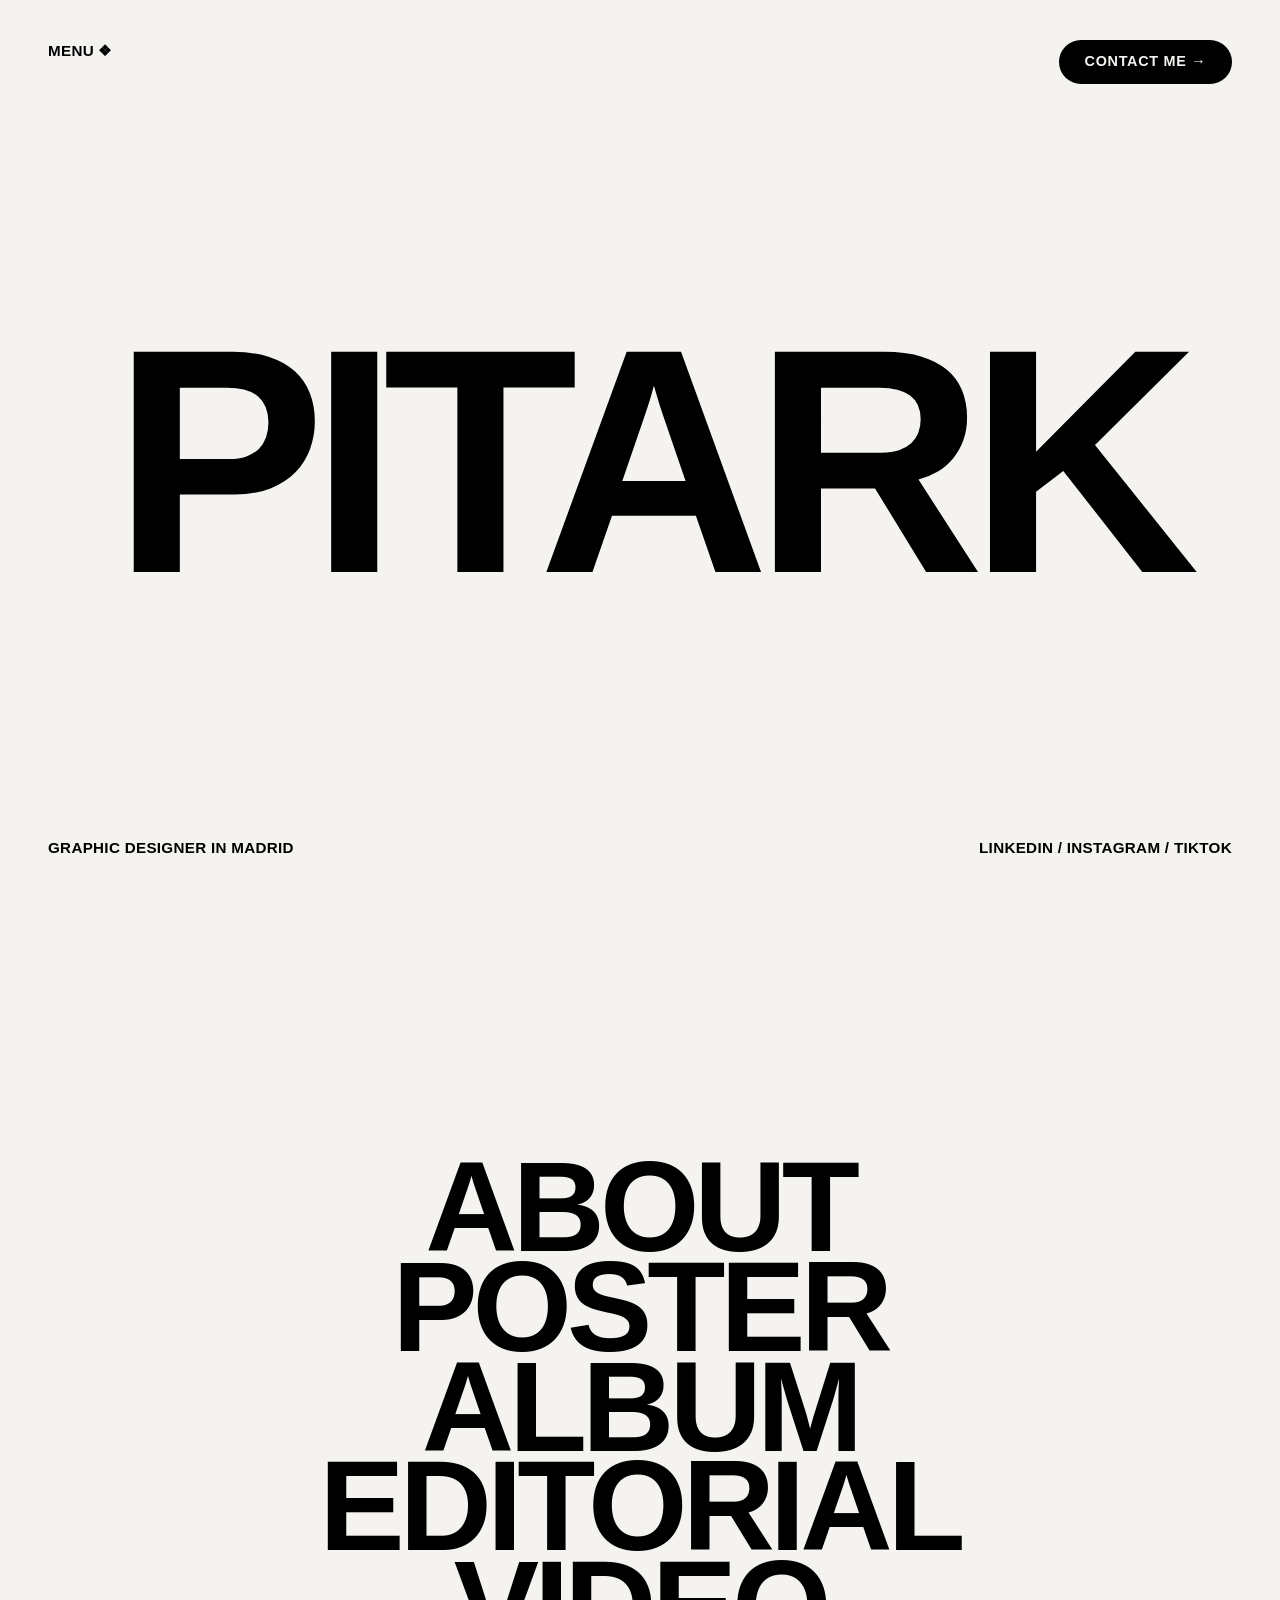
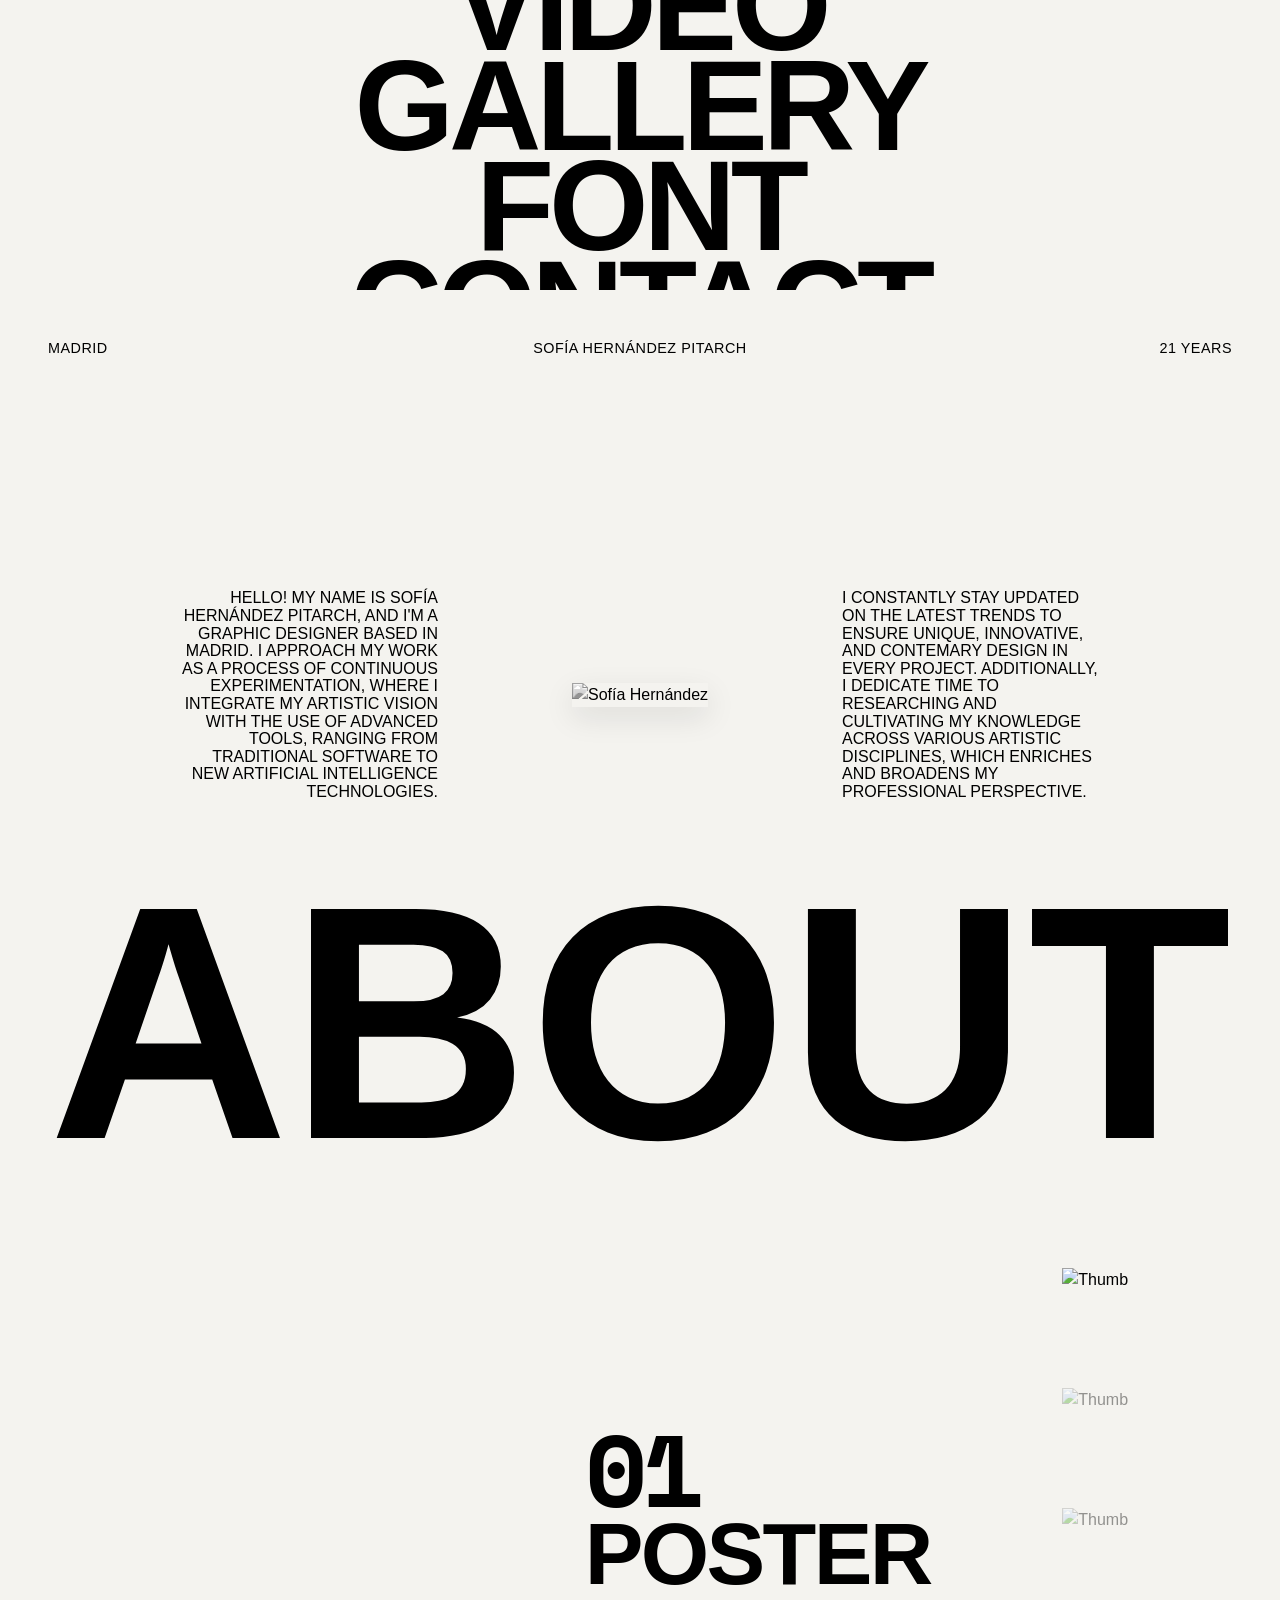
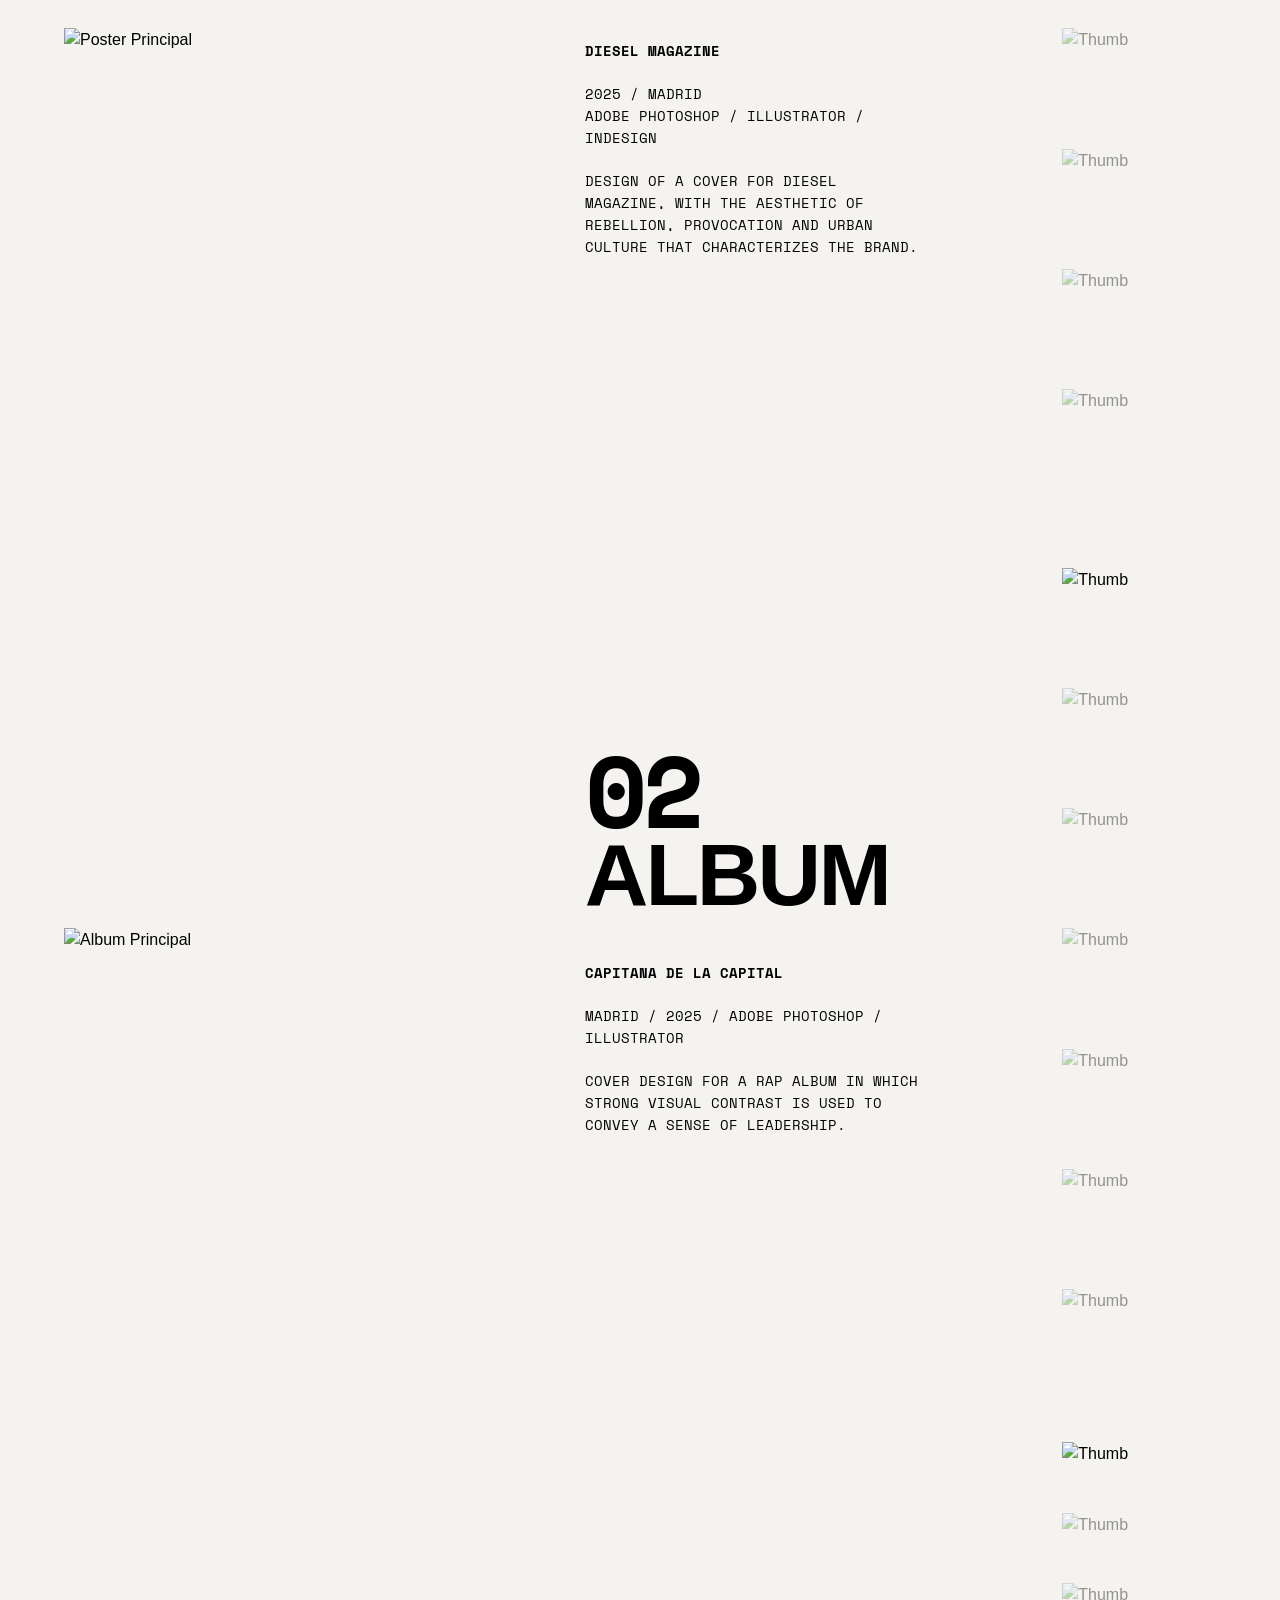
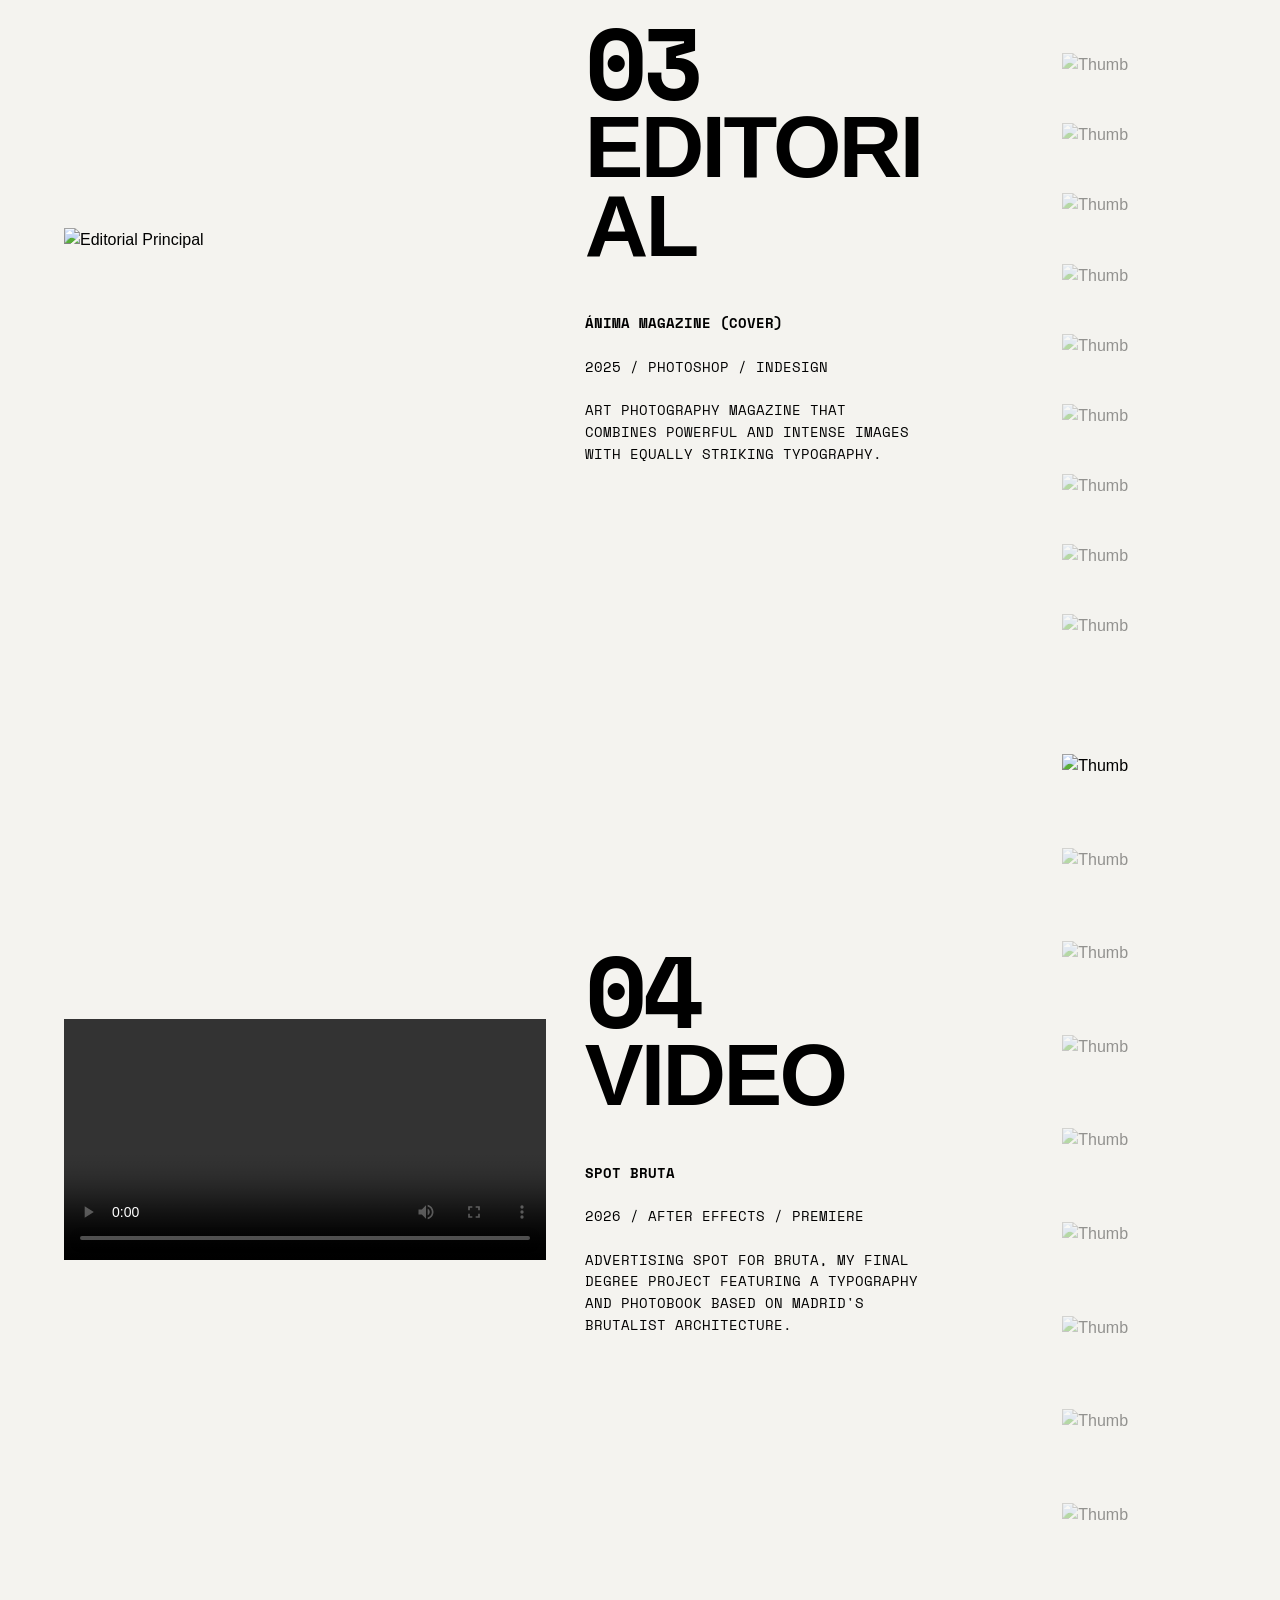
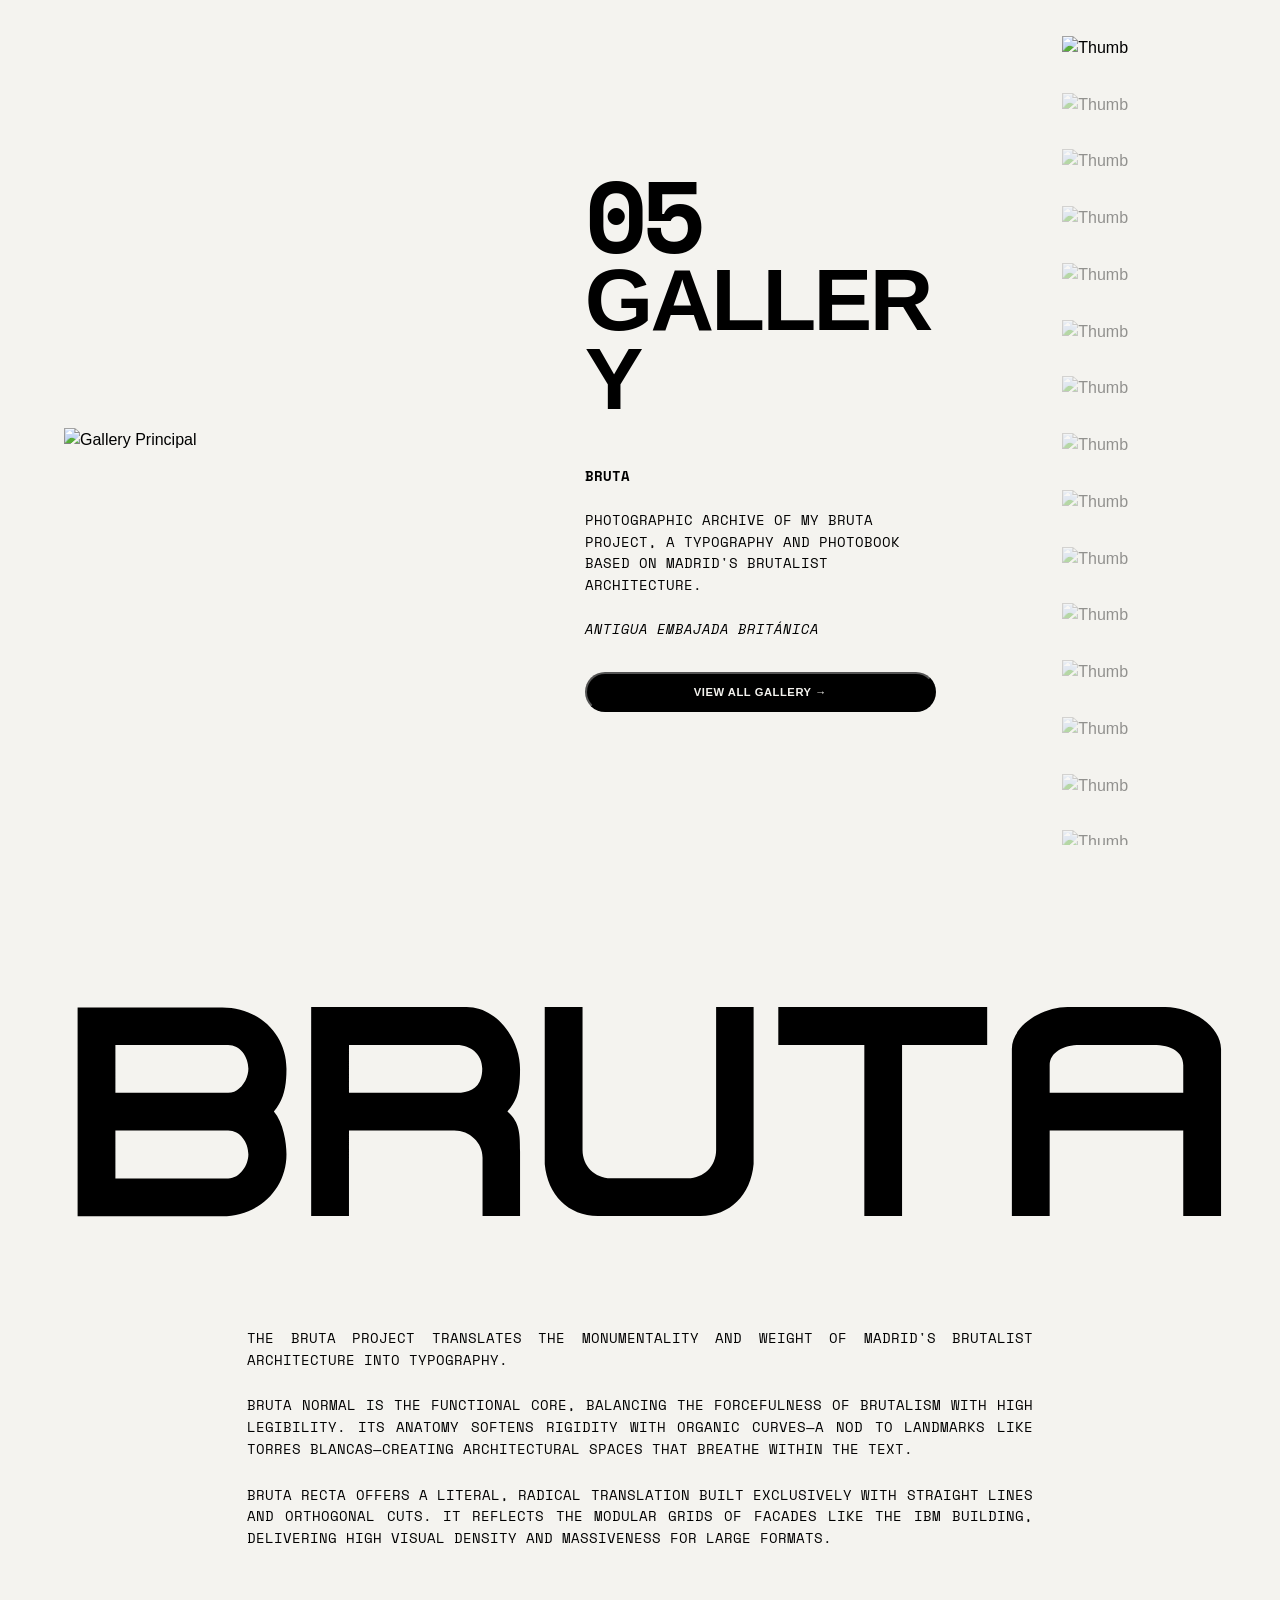
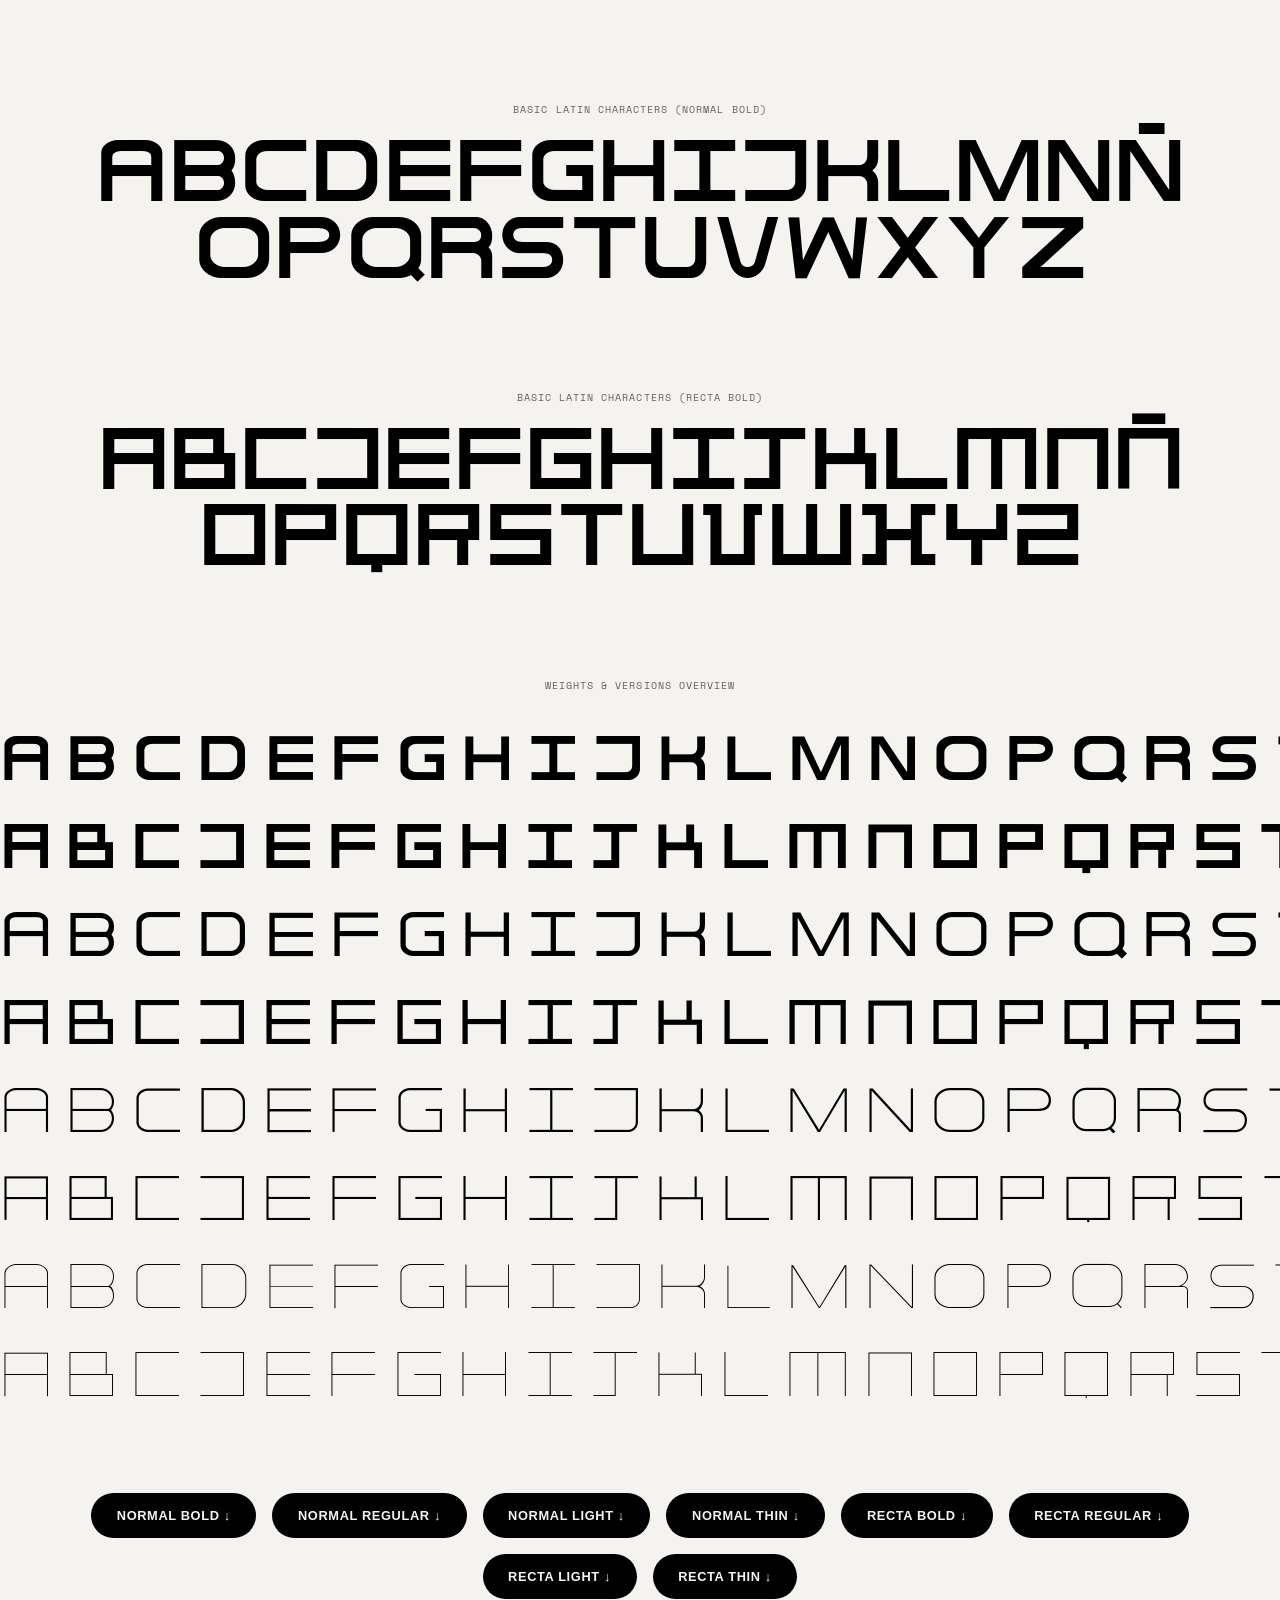
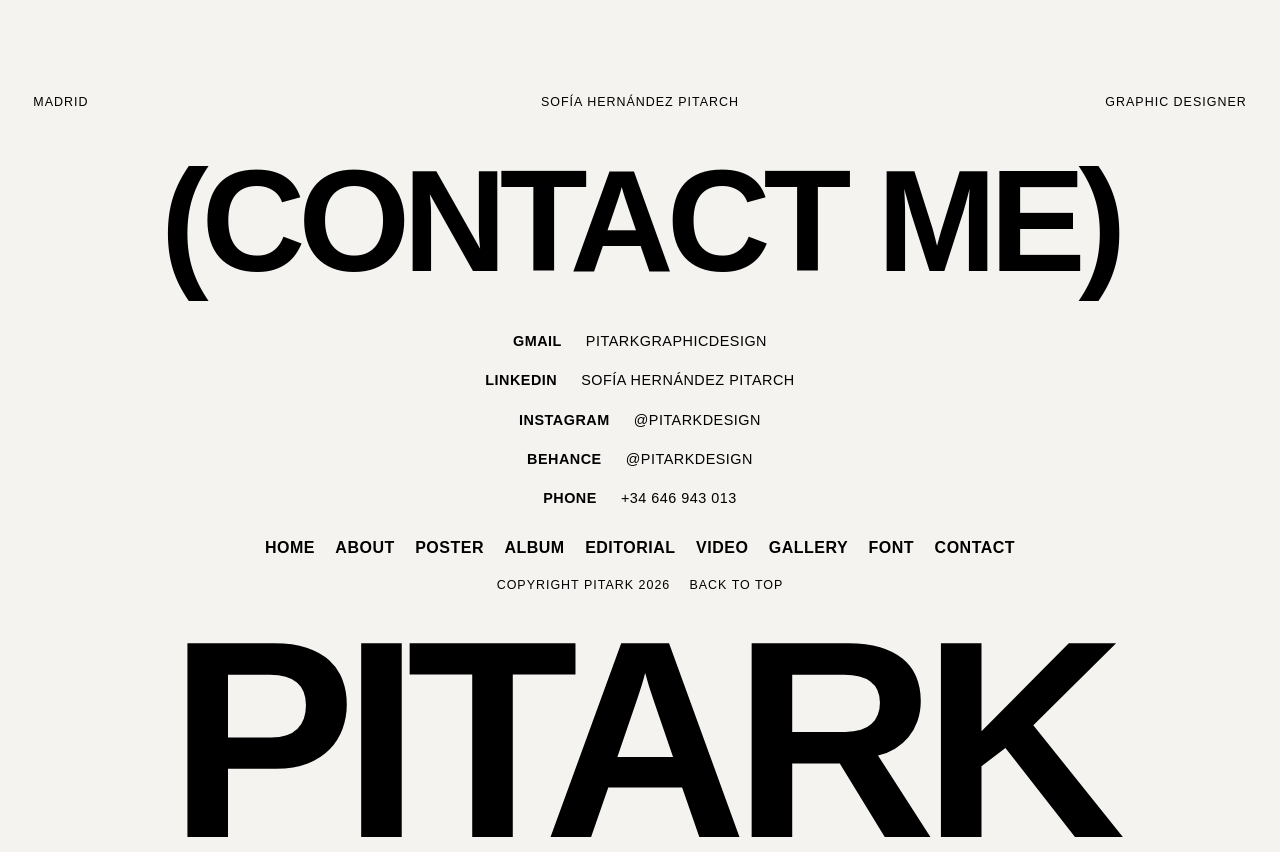
==== index.html @ 80ae43aa "foto modificada" ====
<!doctype html>
<html lang="es">
  <head>
    <meta charset="UTF-8" />
    <meta name="viewport" content="width=device-width, initial-scale=1" />

    <link rel="preconnect" href="https://fonts.googleapis.com" />
    <link rel="preconnect" href="https://fonts.gstatic.com" crossorigin />
    <link
      href="https://api.fontshare.com/v2/css?f[]=clash-display@400,500,600,700&display=swap"
      rel="stylesheet"
    />
    <link
      href="https://fonts.googleapis.com/css2?family=Space+Mono:ital,wght@0,400;0,700;1,400&display=swap"
      rel="stylesheet"
    />

    <title>Portfolio Sofía Hernández Pitarch</title>

    <link
      href="https://cdn.jsdelivr.net/npm/bootstrap@5.3.3/dist/css/bootstrap.min.css"
      rel="stylesheet"
    />

    <link rel="stylesheet" href="assets/css/otros.css" />
  </head>

  <body>
    <div id="preloader">
      <div id="preloaderText" class="preloader-text"></div>
    </div>

    <main id="top">
      <section id="hero" class="nothin-hero">
        <header class="nothin-header">
          <div class="header-left">
            <div class="dropdown-wrapper">
              <button class="menu-btn" id="dropdownBtn">MENU ❖</button>
              <ul class="dropdown-list" id="dropdownList">
                <li><a href="#about" class="dropdown-link">ABOUT</a></li>
                <li><a href="#poster" class="dropdown-link">POSTER</a></li>
                <li><a href="#album" class="dropdown-link">ALBUM</a></li>
                <li>
                  <a href="#editorial" class="dropdown-link">EDITORIAL</a>
                </li>
                <li><a href="#video" class="dropdown-link">VIDEO</a></li>
                <li><a href="#gallery" class="dropdown-link">GALLERY</a></li>
                <li><a href="#font" class="dropdown-link">FONT</a></li>
                <li><a href="#contact" class="dropdown-link">CONTACT</a></li>
              </ul>
            </div>
          </div>
          <div class="header-right">
            <a href="#contact" class="pill-btn">CONTACT ME &rarr;</a>
          </div>
        </header>

        <div class="nothin-center">
          <h1 class="giant-text" id="pitarkText">PITARK</h1>
        </div>

        <footer class="nothin-footer">
          <div class="footer-left">GRAPHIC DESIGNER IN MADRID</div>
          <div class="footer-right">
            <a
              href="https://www.linkedin.com/in/sofia-hernandez-pitarch"
              target="_blank"
              rel="noopener"
              >LINKEDIN</a
            >
            /
            <a
              href="https://www.instagram.com/pitarkdesign"
              target="_blank"
              rel="noopener"
              >INSTAGRAM</a
            >
            /
            <a
              href="https://www.tiktok.com/@pitarkdesign"
              target="_blank"
              rel="noopener"
              >TIKTOK</a
            >
          </div>
        </footer>
      </section>

      <section class="bigtype" id="bigType">
        <div class="bigtype__lines" id="bigTypeLines">
          <a class="line" href="#about">ABOUT</a>
          <a class="line" href="#poster">POSTER</a>
          <a class="line" href="#album">ALBUM</a>
          <a class="line" href="#editorial">EDITORIAL</a>
          <a class="line" href="#video">VIDEO</a>
          <a class="line" href="#gallery">GALLERY</a>
          <a class="line" href="#font">FONT</a>
          <a class="line" href="#contact">CONTACT</a>
        </div>
      </section>

      <section id="about" class="about-section">
        <div class="about-top-bar">
          <span class="top-item">MADRID</span>
          <span class="top-item center">SOFÍA HERNÁNDEZ PITARCH</span>
          <span class="top-item right">21 YEARS</span>
        </div>

        <div
          class="container h-100 position-relative z-2 d-flex flex-column justify-content-center about-content-wrapper"
        >
          <div class="row align-items-center justify-content-center">
            <div
              class="col-lg-3 col-md-12 text-lg-end text-center mb-4 mb-lg-0"
            >
              <p class="about-text">
                HELLO! MY NAME IS SOFÍA HERNÁNDEZ PITARCH, AND I'M A GRAPHIC
                DESIGNER BASED IN MADRID. I APPROACH MY WORK AS A PROCESS OF
                CONTINUOUS EXPERIMENTATION, WHERE I INTEGRATE MY ARTISTIC VISION
                WITH THE USE OF ADVANCED TOOLS, RANGING FROM TRADITIONAL
                SOFTWARE TO NEW ARTIFICIAL INTELLIGENCE TECHNOLOGIES.
              </p>
            </div>
            <div
              class="col-lg-4 col-md-12 text-center mb-4 mb-lg-0 position-relative"
            >
              <img
                class="about-photo"
                src="https://ik.imagekit.io/sofiahernandez/Portfolio/Foto%20Carnet%20Camisa%20negra.png"
                alt="Sofía Hernández"
              />
            </div>
            <div class="col-lg-3 col-md-12 text-lg-start text-center">
              <p class="about-text">
                I CONSTANTLY STAY UPDATED ON THE LATEST TRENDS TO ENSURE UNIQUE,
                INNOVATIVE, AND CONTEMARY DESIGN IN EVERY PROJECT. ADDITIONALLY,
                I DEDICATE TIME TO RESEARCHING AND CULTIVATING MY KNOWLEDGE
                ACROSS VARIOUS ARTISTIC DISCIPLINES, WHICH ENRICHES AND BROADENS
                MY PROFESSIONAL PERSPECTIVE.
              </p>
            </div>
          </div>
        </div>
        <h1 class="about-big-title">ABOUT</h1>
      </section>

      <div class="showcase-container">
        <section id="poster" class="showcase-section">
          <div class="showcase-left">
            <img
              class="sc-main-media"
              src="https://ik.imagekit.io/sofiahernandez/Portfolio/poster01.jpg?updatedAt=1766339446226"
              alt="Poster Principal"
            />
          </div>
          <div class="showcase-center">
            <div class="sc-num">01</div>
            <h2 class="sc-title">POSTER</h2>
            <div class="sc-desc">
              <strong>DIESEL MAGAZINE</strong><br /><br />2025 / MADRID<br />ADOBE
              PHOTOSHOP / ILLUSTRATOR / INDESIGN<br /><br />DESIGN OF A COVER
              FOR DIESEL MAGAZINE, WITH THE AESTHETIC OF REBELLION, PROVOCATION
              AND URBAN CULTURE THAT CHARACTERIZES THE BRAND.
            </div>
          </div>
          <div class="showcase-right">
            <button
              class="sc-thumb active"
              data-type="img"
              data-src="https://ik.imagekit.io/sofiahernandez/Portfolio/poster01.jpg?updatedAt=1766339446226"
              data-desc="<strong>DIESEL MAGAZINE</strong><br><br>2025 / MADRID<br>ADOBE PHOTOSHOP / ILLUSTRATOR / INDESIGN<br><br>DESIGN OF A COVER FOR DIESEL MAGAZINE, WITH THE AESTHETIC OF REBELLION, PROVOCATION AND URBAN CULTURE THAT CHARACTERIZES THE BRAND."
            >
              <img
                src="https://ik.imagekit.io/sofiahernandez/Portfolio/poster01.jpg?updatedAt=1766339446226"
                alt="Thumb"
              />
            </button>
            <button
              class="sc-thumb"
              data-type="img"
              data-src="https://ik.imagekit.io/sofiahernandez/Portfolio/poster02.jpg?updatedAt=1766339558208"
              data-desc="<strong>IT'S ALL JUST A DREAM?</strong><br><br>2024 / MADRID<br>ADOBE PHOTOSHOP / INDESIGN<br><br>DESIGN OF A CREATIVE AND PERSONAL POSTER IN WHICH I INTEND TO REFLECT THE DOUBTS OF HUMAN EXISTENCE, THE FINE LINE THAT SEPARATES REALITY FROM THE IMAGINARY."
            >
              <img
                src="https://ik.imagekit.io/sofiahernandez/Portfolio/poster02.jpg?updatedAt=1766339558208"
                alt="Thumb"
              />
            </button>
            <button
              class="sc-thumb"
              data-type="img"
              data-src="https://ik.imagekit.io/sofiahernandez/Portfolio/poster03.jpg?updatedAt=1766339579979"
              data-desc="<strong>GQ MAGAZINE</strong><br><br>2024 / MADRID<br>ADOBE PHOTOSHOP / INDESIGN<br><br>REDESIGN OF A GQ MAGAZINE COVER FEATURING JACK BRIDGLAND'S ICONIC PHOTOGRAPHS OF ROBERT PATTINSON."
            >
              <img
                src="https://ik.imagekit.io/sofiahernandez/Portfolio/poster03.jpg?updatedAt=1766339579979"
                alt="Thumb"
              />
            </button>
            <button
              class="sc-thumb"
              data-type="img"
              data-src="https://ik.imagekit.io/sofiahernandez/Portfolio/poster04.jpg?updatedAt=1766339436932"
              data-desc="<strong>ETERNAL SUNSHINE OF THE SPOTLESS MIND</strong><br><br>2025 / MADRID<br>ADOBE PHOTOSHOP / INDESIGN<br><br>POSTER DESIGN FOR THE FILM DEPICTING THE PROTAGONISTS AS LUMINOUS BEINGS WITH NO RECOGNIZABLE FEATURES."
            >
              <img
                src="https://ik.imagekit.io/sofiahernandez/Portfolio/poster04.jpg?updatedAt=1766339436932"
                alt="Thumb"
              />
            </button>
            <button
              class="sc-thumb"
              data-type="img"
              data-src="https://ik.imagekit.io/sofiahernandez/Portfolio/poster05.jpg?updatedAt=1766339420212"
              data-desc="<strong>METAMORFOSIS</strong><br><br>2023 / MADRID<br>ADOBE PHOTOSHOP / INDESIGN<br><br>DESIGN OF A POSTER BASED ON THE DEHUMANIZATION AND LOSS OF IDENTITY OF THE INDIVIDUAL."
            >
              <img
                src="https://ik.imagekit.io/sofiahernandez/Portfolio/poster05.jpg?updatedAt=1766339420212"
                alt="Thumb"
              />
            </button>
            <button
              class="sc-thumb"
              data-type="img"
              data-src="https://ik.imagekit.io/sofiahernandez/Portfolio/poster06.jpg"
              data-desc="<strong>HELVETICA TYPEFACE</strong><br><br>2025 / MADRID<br>ADOBE ILLUSTRATOR<br><br>DESIGN OF A TYPOGRAPHIC POSTER WITH A MODERNIST AND SWISS AESTHETIC THAT PAYS HOMAGE TO HELVETICA."
            >
              <img
                src="https://ik.imagekit.io/sofiahernandez/Portfolio/poster06.jpg"
                alt="Thumb"
              />
            </button>
            <button
              class="sc-thumb"
              data-type="img"
              data-src="https://ik.imagekit.io/sofiahernandez/Portfolio/poster07.jpg"
              data-desc="<strong>PAIN</strong><br><br>2025 / MADRID<br>ADOBE PHOTOSHOP / ILLUSTRATOR / INDESIGN<br><br>REDESIGN OF A CREATIVE POSTER BASED ON A PHOTOGRAPH OF THE SCULPTURE OF OUR LADY OF SORROWS."
            >
              <img
                src="https://ik.imagekit.io/sofiahernandez/Portfolio/poster07.jpg"
                alt="Thumb"
              />
            </button>
          </div>
        </section>

        <section id="album" class="showcase-section">
          <div class="showcase-left">
            <img
              class="sc-main-media"
              src="https://ik.imagekit.io/sofiahernandez/Portfolio/album02.png"
              alt="Album Principal"
            />
          </div>
          <div class="showcase-center">
            <div class="sc-num">02</div>
            <h2 class="sc-title">ALBUM</h2>
            <div class="sc-desc">
              <strong>CAPITANA DE LA CAPITAL</strong><br /><br />MADRID / 2025 / ADOBE PHOTOSHOP / ILLUSTRATOR<br /><br />COVER DESIGN FOR A RAP ALBUM IN WHICH STRONG VISUAL CONTRAST IS USED TO CONVEY A SENSE OF LEADERSHIP.
            </div>
          </div>
          <div class="showcase-right">
            <button
              class="sc-thumb active"
              data-type="img"
              data-src="https://ik.imagekit.io/sofiahernandez/Portfolio/album02.png"
              data-desc="<strong>CAPITANA DE LA CAPITAL</strong><br><br>MADRID / 2025 / ADOBE PHOTOSHOP / ILLUSTRATOR<br><br>COVER DESIGN FOR A RAP ALBUM IN WHICH STRONG VISUAL CONTRAST IS USED TO CONVEY A SENSE OF LEADERSHIP."
            >
              <img
                src="https://ik.imagekit.io/sofiahernandez/Portfolio/album02.png"
                alt="Thumb"
              />
            </button>

            <button
              class="sc-thumb"
              data-type="img"
              data-src="https://ik.imagekit.io/sofiahernandez/Portfolio/Portada%20NAS%20amarilla%201.png"
              data-desc="<strong>ILLMATIC</strong><br><br>PORTADA DEL ÁLBUM ILLMATIC DE NAS."
            >
              <img
                src="https://ik.imagekit.io/sofiahernandez/Portfolio/Portada%20NAS%20amarilla%201.png"
                alt="Thumb"
              />
            </button>

            <button
              class="sc-thumb"
              data-type="img"
              data-src="https://ik.imagekit.io/sofiahernandez/Portfolio/album01.png?updatedAt=1766429705545"
              data-desc="<strong>SONG COVER OF CAMARON</strong><br><br>MADRID / 2025 / ADOBE PHOTOSHOP / ILLUSTRATOR<br><br>COVER DESIGN FOR A RAP SONG, DEVELOPED WITH AN INTIMATE AND RAW AESTHETIC THAT AIMS TO REFLECT THE ARTIST'S PERSONAL IDENTITY."
            >
              <img
                src="https://ik.imagekit.io/sofiahernandez/Portfolio/album01.png?updatedAt=1766429705545"
                alt="Thumb"
              />
            </button>

            <button
              class="sc-thumb"
              data-type="img"
              data-src="https://ik.imagekit.io/sofiahernandez/Portfolio/album04.jpg"
              data-desc="<strong>ALBUM COVER OF PUBERTY</strong><br><br>MADRID / 2025 / ADOBE PHOTOSHOP / ILLUSTRATOR<br><br>COVER DESIGN FOR AN INDIE MUSIC ALBUM IN WHICH THE COMBINATION OF VISUAL ELEMENTS CREATES AN INTIMATE AND POETIC ATMOSPHERE."
            >
              <img
                src="https://ik.imagekit.io/sofiahernandez/Portfolio/album04.jpg"
                alt="Thumb"
              />
            </button>

            <button
              class="sc-thumb"
              data-type="img"
              data-src="https://ik.imagekit.io/sofiahernandez/Portfolio/album05.jpg"
              data-desc="<strong>DEVIL CAME TO ME</strong><br><br>MADRID / 2025 / ADOBE PHOTOSHOP / ILLUSTRATOR<br><br>REDESIGN OF THE ALBUM COVER DEVIL CAME TO ME, FOCUSED ON EXPRESSING THE RAW POWER AND REBELLIOUS SPIRIT OF ROCK THROUGH AN INFERNAL VISUAL AESTHETIC."
            >
              <img
                src="https://ik.imagekit.io/sofiahernandez/Portfolio/album05.jpg"
                alt="Thumb"
              />
            </button>

            <button
              class="sc-thumb"
              data-type="img"
              data-src="https://ik.imagekit.io/sofiahernandez/Portfolio/Mockup%20Album%20Forever.png"
              data-desc="<strong>FOREVER</strong><br><br>PORTADA DEL ÁLBUM FOREVER DE WU TANG CLAN."
            >
              <img
                src="https://ik.imagekit.io/sofiahernandez/Portfolio/Mockup%20Album%20Forever.png"
                alt="Thumb"
              />
            </button>

            <button
              class="sc-thumb"
              data-type="img"
              data-src="https://ik.imagekit.io/sofiahernandez/Portfolio/Portada%20Lokos%202.png"
              data-desc="<strong>LOKOS SIN CHOKO</strong><br><br>PORTADA DE LA CANCIÓN LOKOS SIN CHOKO DE LOS NIÑOS DEL CAMINITO."
            >
              <img
                src="https://ik.imagekit.io/sofiahernandez/Portfolio/Portada%20Lokos%202.png"
                alt="Thumb"
              />
            </button>
          </div>
        </section>

        <section id="editorial" class="showcase-section">
          <div class="showcase-left">
            <img
              class="sc-main-media"
              src="https://ik.imagekit.io/sofiahernandez/Portfolio/anima01.png"
              alt="Editorial Principal"
            />
          </div>
          <div class="showcase-center">
            <div class="sc-num">03</div>
            <h2 class="sc-title">EDITORIAL</h2>
            <div class="sc-desc">
              <strong>ÁNIMA MAGAZINE (COVER)</strong><br /><br />2025 /
              PHOTOSHOP / INDESIGN<br /><br />ART PHOTOGRAPHY MAGAZINE THAT
              COMBINES POWERFUL AND INTENSE IMAGES WITH EQUALLY STRIKING
              TYPOGRAPHY.
            </div>
          </div>
          <div class="showcase-right">
            <button
              class="sc-thumb active"
              data-type="img"
              data-src="https://ik.imagekit.io/sofiahernandez/Portfolio/anima01.png"
              data-desc="<strong>ÁNIMA MAGAZINE (COVER)</strong><br><br>2025 / PHOTOSHOP / INDESIGN<br><br>ART PHOTOGRAPHY MAGAZINE THAT COMBINES POWERFUL AND INTENSE IMAGES WITH EQUALLY STRIKING TYPOGRAPHY."
            >
              <img
                src="https://ik.imagekit.io/sofiahernandez/Portfolio/anima01.png"
                alt="Thumb"
              />
            </button>
            <button
              class="sc-thumb"
              data-type="img"
              data-src="https://ik.imagekit.io/sofiahernandez/Portfolio/anima02.png"
              data-desc="<strong>ÁNIMA MAGAZINE (SPREAD 1)</strong><br><br>2025 / PHOTOSHOP / INDESIGN<br><br>EACH PHOTOGRAPH IS ACCOMPANIED BY A POETIC PIECE THAT ENGAGES IN A DIALOGUE WITH THE IMAGE."
            >
              <img
                src="https://ik.imagekit.io/sofiahernandez/Portfolio/anima02.png"
                alt="Thumb"
              />
            </button>
            <button
              class="sc-thumb"
              data-type="img"
              data-src="https://ik.imagekit.io/sofiahernandez/Portfolio/anima03.png"
              data-desc="<strong>ÁNIMA MAGAZINE (SPREAD 2)</strong><br><br>2025 / PHOTOSHOP / INDESIGN<br><br>CREATING A VISUAL AND EMOTIONAL NARRATIVE THAT REINFORCES ITS MEANING."
            >
              <img
                src="https://ik.imagekit.io/sofiahernandez/Portfolio/anima03.png"
                alt="Thumb"
              />
            </button>
            <button
              class="sc-thumb"
              data-type="img"
              data-src="https://ik.imagekit.io/sofiahernandez/Portfolio/anima04.png"
              data-desc="<strong>ÁNIMA MAGAZINE (SPREAD 3)</strong><br><br>2025 / PHOTOSHOP / INDESIGN<br><br>THE NAME, WHICH MEANS 'SOUL' IN ITALIAN, REFLECTS THE INTROSPECTIVE NATURE OF THE PROJECT."
            >
              <img
                src="https://ik.imagekit.io/sofiahernandez/Portfolio/anima04.png"
                alt="Thumb"
              />
            </button>
            <button
              class="sc-thumb"
              data-type="img"
              data-src="https://ik.imagekit.io/sofiahernandez/Portfolio/anima05.png"
              data-desc="<strong>ÁNIMA MAGAZINE (SPREAD 4)</strong><br><br>2025 / PHOTOSHOP / INDESIGN<br><br>CONCEIVED DURING MY ERASMUS EXCHANGE IN ITALY, INTEGRATING VISUAL LANGUAGE AND PERSONAL EXPLORATION."
            >
              <img
                src="https://ik.imagekit.io/sofiahernandez/Portfolio/anima05.png"
                alt="Thumb"
              />
            </button>
            <button
              class="sc-thumb"
              data-type="img"
              data-src="https://ik.imagekit.io/sofiahernandez/Portfolio/anima06.png"
              data-desc="<strong>ÁNIMA MAGAZINE (SPREAD 5)</strong><br><br>2025 / PHOTOSHOP / INDESIGN<br><br>A CONTINUOUS DIALOGUE BETWEEN INTENSE IMAGERY AND STRIKING TYPOGRAPHY."
            >
              <img
                src="https://ik.imagekit.io/sofiahernandez/Portfolio/anima06.png"
                alt="Thumb"
              />
            </button>

            <button
              class="sc-thumb"
              data-type="img"
              data-src="https://ik.imagekit.io/sofiahernandez/Portfolio/twinpeaks02.png"
              data-desc="<strong>DARK: TWIN PEAKS (SPREAD 1)</strong><br><br>2025 / PHOTOSHOP / INDESIGN<br><br>MAGAZINE THAT PRESENTS MY PHOTOGRAPHY PROJECT INSPIRED BY THE UNSETTLING DUALITY EXPLORED IN TWIN PEAKS."
            >
              <img
                src="https://ik.imagekit.io/sofiahernandez/Portfolio/twinpeaks02.png"
                alt="Thumb"
              />
            </button>
            <button
              class="sc-thumb"
              data-type="img"
              data-src="https://ik.imagekit.io/sofiahernandez/Portfolio/twinpeaks3.png"
              data-desc="<strong>DARK: TWIN PEAKS (SPREAD 2)</strong><br><br>2025 / PHOTOSHOP / INDESIGN<br><br>THE DESIGN CENTERS ON DUALITY AS ITS CORE AXIS, EXPLORING A LIMINAL SPACE WHERE LIGHT AND DARKNESS COEXIST."
            >
              <img
                src="https://ik.imagekit.io/sofiahernandez/Portfolio/twinpeaks3.png"
                alt="Thumb"
              />
            </button>
            <button
              class="sc-thumb"
              data-type="img"
              data-src="https://ik.imagekit.io/sofiahernandez/Portfolio/twinpeaks4.png"
              data-desc="<strong>DARK: TWIN PEAKS (SPREAD 3)</strong><br><br>2025 / PHOTOSHOP / INDESIGN<br><br>RATHER THAN SEEKING RATIONAL ANSWERS, THE LAYOUT IS BUILT UPON SENSATIONS."
            >
              <img
                src="https://ik.imagekit.io/sofiahernandez/Portfolio/twinpeaks4.png"
                alt="Thumb"
              />
            </button>
            <button
              class="sc-thumb"
              data-type="img"
              data-src="https://ik.imagekit.io/sofiahernandez/Portfolio/twinpeaks5.png?updatedAt=1766486958680"
              data-desc="<strong>DARK: TWIN PEAKS (SPREAD 4)</strong><br><br>2025 / PHOTOSHOP / INDESIGN<br><br>MIRRORING A UNIVERSE WHERE LOGIC DILUTES AND THE MUNDANE BECOMES UNCANNY."
            >
              <img
                src="https://ik.imagekit.io/sofiahernandez/Portfolio/twinpeaks5.png?updatedAt=1766486958680"
                alt="Thumb"
              />
            </button>
            <button
              class="sc-thumb"
              data-type="img"
              data-src="https://ik.imagekit.io/sofiahernandez/Portfolio/twinpeaks6.png?updatedAt=1766486970263"
              data-desc="<strong>DARK: TWIN PEAKS (SPREAD 5)</strong><br><br>2025 / PHOTOSHOP / INDESIGN<br><br>THIS VISUAL NARRATIVE CAPTURES A FRAGMENTED REALITY WHERE GOOD IS TAINTED BY EVIL."
            >
              <img
                src="https://ik.imagekit.io/sofiahernandez/Portfolio/twinpeaks6.png?updatedAt=1766486970263"
                alt="Thumb"
              />
            </button>
            <button
              class="sc-thumb"
              data-type="img"
              data-src="https://ik.imagekit.io/sofiahernandez/Portfolio/twinpeaks7.png?updatedAt=1766486947017"
              data-desc="<strong>DARK: TWIN PEAKS (SPREAD 6)</strong><br><br>2025 / PHOTOSHOP / INDESIGN<br><br>A WORLD WHERE NOTHING IS EVER COMPLETELY ONE THING OR THE OTHER."
            >
              <img
                src="https://ik.imagekit.io/sofiahernandez/Portfolio/twinpeaks7.png?updatedAt=1766486947017"
                alt="Thumb"
              />
            </button>
          </div>
        </section>

        <section id="video" class="showcase-section">
          <div class="showcase-left">
            <video
              class="sc-main-media"
              autoplay
              controls
              loop
              playsinline
              src="https://ik.imagekit.io/sofiahernandez/Portfolio/Spot%20Edificios.mp4?updatedAt=1779963634950"
            ></video>
          </div>
          <div class="showcase-center">
            <div class="sc-num">04</div>
            <h2 class="sc-title">VIDEO</h2>
            <div class="sc-desc">
              <strong>SPOT BRUTA</strong><br /><br />2026 / AFTER EFFECTS / PREMIERE<br /><br />Advertising spot for Bruta,
              my final degree project featuring a typography and photobook based
              on Madrid's brutalist architecture.
            </div>
          </div>
          <div class="showcase-right">
            <button
              class="sc-thumb active"
              data-type="vid"
              data-src="https://ik.imagekit.io/sofiahernandez/Portfolio/Spot%20Edificios.mp4?updatedAt=1779963634950"
              data-desc="<strong>SPOT BRUTA</strong><br><br>2026 / AFTER EFFECTS / PREMIERE<br><br>Advertising spot for Bruta, my final degree project featuring a typography and photobook based on Madrid's brutalist architecture."
            >
              <img
                src="https://ik.imagekit.io/sofiahernandez/Portfolio/Miniatura%20Spot%20Bruta.png"
                alt="Thumb"
              />
            </button>

            <button
              class="sc-thumb"
              data-type="vid"
              data-src="https://ik.imagekit.io/sofiahernandez/Portfolio/Video%20La%20Haine_Color%20Editado.mp4?updatedAt=1779963483051"
              data-desc="<strong>LA HAINE</strong><br><br>2026 / AFTER EFFECTS / PREMIERE<br><br>video edit of the movie La Haine"
            >
              <img
                src="https://ik.imagekit.io/sofiahernandez/Portfolio/Miniatura%20Video%20La%20Haine.png"
                alt="Thumb"
              />
            </button>

            <button
              class="sc-thumb"
              data-type="vid"
              data-src="https://ik.imagekit.io/sofiahernandez/Portfolio/Video%20Mixed%20Media.MP4?updatedAt=1779963551081"
              data-desc="<strong>MIXED MEDIA SUPAFLEE</strong><br><br>2026 / HAND MADE / AFTER EFFECTS<br><br>Mixed Media from Joey Bada$$'s SUPAFLEE music video."
            >
              <img
                src="https://ik.imagekit.io/sofiahernandez/Portfolio/Miniatura%20Video%20Supaflee.png"
                alt="Thumb"
              />
            </button>

            <button
              class="sc-thumb"
              data-type="vid"
              data-src="https://ik.imagekit.io/sofiahernandez/Portfolio/Case%20Study%20Bruta_Sofi%CC%81a%20Herna%CC%81ndez%20Pitarch.mp4?updatedAt=1779963729301"
              data-desc="<strong>CASE STUDY BRUTA</strong><br><br>2026 / AFTER EFFECTS / PREMIERE<br><br>Explanatory video of my BRUTA project."
            >
              <img
                src="https://ik.imagekit.io/sofiahernandez/Portfolio/Miniatura%20Case%20Study%20Bruta.png"
                alt="Thumb"
              />
            </button>

            <button
              class="sc-thumb"
              data-type="vid"
              data-src="https://ik.imagekit.io/sofiahernandez/Portfolio/RIOT_ASAP%20ROCKY.mp4"
              data-desc="<strong>RIOT BY ASAP ROCKY</strong><br><br>2026 / AFTER EFFECTS / PREMIERE<br><br>video edit of the song Riot from Asap Rocky"
            >
              <img
                src="https://ik.imagekit.io/sofiahernandez/Portfolio/Portada%20Riot.png"
                alt="Thumb"
              />
            </button>

            <button
              class="sc-thumb"
              data-type="vid"
              data-src="https://ik.imagekit.io/sofiahernandez/Portfolio/Requiem%20for%20a%20Dream.mp4"
              data-desc="<strong>REQUIEM FOR A DREAM</strong><br><br>2026 / AFTER EFFECTS / PREMIERE<br><br>video edit of the movie Requiem for a dream"
            >
              <img
                src="https://ik.imagekit.io/sofiahernandez/Portfolio/Portada%20Requiem%20for%20a%20Dream.png"
                alt="Thumb"
              />
            </button>

            <button
              class="sc-thumb"
              data-type="vid"
              data-src="https://ik.imagekit.io/sofiahernandez/Portfolio/Video%203D%20Bruta_Sofi%CC%81a%20Herna%CC%81ndez%20Pitarch.mp4?updatedAt=1779963578842"
              data-desc="<strong>VIDEO 3D BRUTA</strong><br><br>2026 / CINEMA 4D / PREMIERE<br><br>3D advertising video for Bruta."
            >
              <img
                src="https://ik.imagekit.io/sofiahernandez/Portfolio/Miniatura%20Video%203D%20Bruta.png"
                alt="Thumb"
              />
            </button>

            <button
              class="sc-thumb"
              data-type="vid"
              data-src="https://ik.imagekit.io/sofiahernandez/Portfolio/Anuncio%20Diesel_Sofi%CC%81a%20Herna%CC%81ndez%20Pitarch.mp4?updatedAt=1779963364697"
              data-desc="<strong>DIESEL 3D SPOT</strong><br><br>2026 / CINEMA 4D / PREMIERE<br><br>3D advertisement for a Diesel bag."
            >
              <img
                src="https://ik.imagekit.io/sofiahernandez/Portfolio/Miniatura%20Video%20Diesel.png"
                alt="Thumb"
              />
            </button>

            <button
              class="sc-thumb"
              data-type="vid"
              data-src="https://ik.imagekit.io/sofiahernandez/Portfolio/Video%207%20Virgene_FINAL%20TODO%20BIEN.mp4"
              data-desc="<strong>7 VÍRGENES</strong><br><br>2026 / AFTER EFFECTS / PREMIERE<br><br>edicion de video de la pelicula 7 Vírgenes con la canción Avanzabus de Ardo."
            >
              <img
                src="https://ik.imagekit.io/sofiahernandez/Portfolio/Portada%20Video%207%20V%C3%ADrgenes.png"
                alt="Thumb"
              />
            </button>
          </div>
        </section>

        <!-- SECCIÓN DE GALERÍA -->
        <section id="gallery" class="showcase-section">
          <div class="showcase-left">
            <img
              class="sc-main-media"
              src="https://ik.imagekit.io/sofiahernandez/Portfolio/antigua_embajada_dos.png?updatedAt=1788097037881"
              alt="Gallery Principal"
            />
          </div>
          <div class="showcase-center">
            <div class="sc-num">05</div>
            <h2 class="sc-title">GALLERY</h2>
            <div class="sc-desc" id="galleryDesc">
              <strong>BRUTA</strong><br /><br />PHOTOGRAPHIC ARCHIVE OF MY BRUTA PROJECT, A TYPOGRAPHY AND PHOTOBOOK BASED ON MADRID'S BRUTALIST ARCHITECTURE.<br><br><em>Antigua Embajada Británica</em>
            </div>
            <button id="viewAllGalleryBtn" class="pill-btn" style="margin-top: 2rem; font-size: 0.7rem; padding: 0.6rem 1.2rem;">VIEW ALL GALLERY &rarr;</button>
          </div>
          <div class="showcase-right">
            
            <button class="sc-thumb active" data-type="img" data-src="https://ik.imagekit.io/sofiahernandez/Portfolio/antigua_embajada_dos.png?updatedAt=1788097037881" data-desc="<strong>BRUTA</strong><br><br>PHOTOGRAPHIC ARCHIVE OF MY BRUTA PROJECT, A TYPOGRAPHY AND PHOTOBOOK BASED ON MADRID'S BRUTALIST ARCHITECTURE.<br><br><em>Antigua Embajada Británica</em>">
              <img src="https://ik.imagekit.io/sofiahernandez/Portfolio/antigua_embajada_dos.png?updatedAt=1788097037881" alt="Thumb"/>
            </button>
            <button class="sc-thumb" data-type="img" data-src="https://ik.imagekit.io/sofiahernandez/Portfolio/viviendas_monte_esquinza.png?updatedAt=1788097007366" data-desc="<strong>BRUTA</strong><br><br>PHOTOGRAPHIC ARCHIVE OF MY BRUTA PROJECT, A TYPOGRAPHY AND PHOTOBOOK BASED ON MADRID'S BRUTALIST ARCHITECTURE.<br><br><em>Viviendas Monte Esquinza</em>">
              <img src="https://ik.imagekit.io/sofiahernandez/Portfolio/viviendas_monte_esquinza.png?updatedAt=1788097007366" alt="Thumb"/>
            </button>
            <button class="sc-thumb" data-type="img" data-src="https://ik.imagekit.io/sofiahernandez/Portfolio/sagrados_corazones_uno.png?updatedAt=1788096819568" data-desc="<strong>BRUTA</strong><br><br>PHOTOGRAPHIC ARCHIVE OF MY BRUTA PROJECT, A TYPOGRAPHY AND PHOTOBOOK BASED ON MADRID'S BRUTALIST ARCHITECTURE.<br><br><em>Iglesia de los Sagrados Corazones</em>">
              <img src="https://ik.imagekit.io/sofiahernandez/Portfolio/sagrados_corazones_uno.png?updatedAt=1788096819568" alt="Thumb"/>
            </button>
            <button class="sc-thumb" data-type="img" data-src="https://ik.imagekit.io/sofiahernandez/Portfolio/sagrados_corazones_dos.png?updatedAt=1788096985729" data-desc="<strong>BRUTA</strong><br><br>PHOTOGRAPHIC ARCHIVE OF MY BRUTA PROJECT, A TYPOGRAPHY AND PHOTOBOOK BASED ON MADRID'S BRUTALIST ARCHITECTURE.<br><br><em>Iglesia de los Sagrados Corazones</em>">
              <img src="https://ik.imagekit.io/sofiahernandez/Portfolio/sagrados_corazones_dos.png?updatedAt=1788096985729" alt="Thumb"/>
            </button>
            <button class="sc-thumb" data-type="img" data-src="https://ik.imagekit.io/sofiahernandez/Portfolio/edificio_ibm.png?updatedAt=1788096966290" data-desc="<strong>BRUTA</strong><br><br>PHOTOGRAPHIC ARCHIVE OF MY BRUTA PROJECT, A TYPOGRAPHY AND PHOTOBOOK BASED ON MADRID'S BRUTALIST ARCHITECTURE.<br><br><em>Edificio IBM</em>">
              <img src="https://ik.imagekit.io/sofiahernandez/Portfolio/edificio_ibm.png?updatedAt=1788096966290" alt="Thumb"/>
            </button>
            <button class="sc-thumb" data-type="img" data-src="https://ik.imagekit.io/sofiahernandez/Portfolio/centro_rehabilitacion_mupag.png?updatedAt=1788096948047" data-desc="<strong>BRUTA</strong><br><br>PHOTOGRAPHIC ARCHIVE OF MY BRUTA PROJECT, A TYPOGRAPHY AND PHOTOBOOK BASED ON MADRID'S BRUTALIST ARCHITECTURE.<br><br><em>Centro de Rehabilitación MUPAG</em>">
              <img src="https://ik.imagekit.io/sofiahernandez/Portfolio/centro_rehabilitacion_mupag.png?updatedAt=1788096948047" alt="Thumb"/>
            </button>
            <button class="sc-thumb" data-type="img" data-src="https://ik.imagekit.io/sofiahernandez/Portfolio/ntra_sra_rosario_filipinas.png?updatedAt=1788096926123" data-desc="<strong>BRUTA</strong><br><br>PHOTOGRAPHIC ARCHIVE OF MY BRUTA PROJECT, A TYPOGRAPHY AND PHOTOBOOK BASED ON MADRID'S BRUTALIST ARCHITECTURE.<br><br><em>Parroquia de Nuestra Señora del Rosario de Filipinas</em>">
              <img src="https://ik.imagekit.io/sofiahernandez/Portfolio/ntra_sra_rosario_filipinas.png?updatedAt=1788096926123" alt="Thumb"/>
            </button>
            <button class="sc-thumb" data-type="img" data-src="https://ik.imagekit.io/sofiahernandez/Portfolio/intercentros_humanidades_dos.png?updatedAt=1788096903627" data-desc="<strong>BRUTA</strong><br><br>PHOTOGRAPHIC ARCHIVE OF MY BRUTA PROJECT, A TYPOGRAPHY AND PHOTOBOOK BASED ON MADRID'S BRUTALIST ARCHITECTURE.<br><br><em>UNED/Intercentros y Humanidades</em>">
              <img src="https://ik.imagekit.io/sofiahernandez/Portfolio/intercentros_humanidades_dos.png?updatedAt=1788096903627" alt="Thumb"/>
            </button>
            <button class="sc-thumb" data-type="img" data-src="https://ik.imagekit.io/sofiahernandez/Portfolio/edificio_vega.png?updatedAt=1788096865365" data-desc="<strong>BRUTA</strong><br><br>PHOTOGRAPHIC ARCHIVE OF MY BRUTA PROJECT, A TYPOGRAPHY AND PHOTOBOOK BASED ON MADRID'S BRUTALIST ARCHITECTURE.<br><br><em>Edificio Vega</em>">
              <img src="https://ik.imagekit.io/sofiahernandez/Portfolio/edificio_vega.png?updatedAt=1788096865365" alt="Thumb"/>
            </button>
            <button class="sc-thumb" data-type="img" data-src="https://ik.imagekit.io/sofiahernandez/Portfolio/edificio_princesa_uno.png?updatedAt=1788096599264" data-desc="<strong>BRUTA</strong><br><br>PHOTOGRAPHIC ARCHIVE OF MY BRUTA PROJECT, A TYPOGRAPHY AND PHOTOBOOK BASED ON MADRID'S BRUTALIST ARCHITECTURE.<br><br><em>Edificio Princesa</em>">
              <img src="https://ik.imagekit.io/sofiahernandez/Portfolio/edificio_princesa_uno.png?updatedAt=1788096599264" alt="Thumb"/>
            </button>
            <button class="sc-thumb" data-type="img" data-src="https://ik.imagekit.io/sofiahernandez/Portfolio/edificio_princesa_dos.png?updatedAt=1788096845354" data-desc="<strong>BRUTA</strong><br><br>PHOTOGRAPHIC ARCHIVE OF MY BRUTA PROJECT, A TYPOGRAPHY AND PHOTOBOOK BASED ON MADRID'S BRUTALIST ARCHITECTURE.<br><br><em>Edificio Princesa</em>">
              <img src="https://ik.imagekit.io/sofiahernandez/Portfolio/edificio_princesa_dos.png?updatedAt=1788096845354" alt="Thumb"/>
            </button>
            <button class="sc-thumb" data-type="img" data-src="https://ik.imagekit.io/sofiahernandez/Portfolio/torres_blancas.png?updatedAt=1788096800644" data-desc="<strong>BRUTA</strong><br><br>PHOTOGRAPHIC ARCHIVE OF MY BRUTA PROJECT, A TYPOGRAPHY AND PHOTOBOOK BASED ON MADRID'S BRUTALIST ARCHITECTURE.<br><br><em>Torres Blancas</em>">
              <img src="https://ik.imagekit.io/sofiahernandez/Portfolio/torres_blancas.png?updatedAt=1788096800644" alt="Thumb"/>
            </button>
            <button class="sc-thumb" data-type="img" data-src="https://ik.imagekit.io/sofiahernandez/Portfolio/edificio_sepe.png?updatedAt=1788096781449" data-desc="<strong>BRUTA</strong><br><br>PHOTOGRAPHIC ARCHIVE OF MY BRUTA PROJECT, A TYPOGRAPHY AND PHOTOBOOK BASED ON MADRID'S BRUTALIST ARCHITECTURE.<br><br><em>Edificio SEPE</em>">
              <img src="https://ik.imagekit.io/sofiahernandez/Portfolio/edificio_sepe.png?updatedAt=1788096781449" alt="Thumb"/>
            </button>
            <button class="sc-thumb" data-type="img" data-src="https://ik.imagekit.io/sofiahernandez/Portfolio/ucm_ciencias_informacion.png?updatedAt=1788096717918" data-desc="<strong>BRUTA</strong><br><br>PHOTOGRAPHIC ARCHIVE OF MY BRUTA PROJECT, A TYPOGRAPHY AND PHOTOBOOK BASED ON MADRID'S BRUTALIST ARCHITECTURE.<br><br><em>UCM/Ciencias de la Información</em>">
              <img src="https://ik.imagekit.io/sofiahernandez/Portfolio/ucm_ciencias_informacion.png?updatedAt=1788096717918" alt="Thumb"/>
            </button>

            <!-- Portraits -->
            <button
              class="sc-thumb"
              data-type="img"
              data-src="https://ik.imagekit.io/sofiahernandez/Portfolio/Foto02.png"
              data-desc="<strong>PORTRAITS</strong><br><br>Selection of portrait photography exploring expressions, light and shadow."
            >
              <img
                src="https://ik.imagekit.io/sofiahernandez/Portfolio/Foto02.png"
                alt="Thumb"
              />
            </button>
            <button
              class="sc-thumb"
              data-type="img"
              data-src="https://ik.imagekit.io/sofiahernandez/Portfolio/Foto01.png"
              data-desc="<strong>PORTRAITS</strong><br><br>Selection of portrait photography exploring expressions, light and shadow."
            >
              <img
                src="https://ik.imagekit.io/sofiahernandez/Portfolio/Foto01.png"
                alt="Thumb"
              />
            </button>
            <button
              class="sc-thumb"
              data-type="img"
              data-src="https://ik.imagekit.io/sofiahernandez/Portfolio/Foto03.png"
              data-desc="<strong>PORTRAITS</strong><br><br>Selection of portrait photography exploring expressions, light and shadow."
            >
              <img
                src="https://ik.imagekit.io/sofiahernandez/Portfolio/Foto03.png"
                alt="Thumb"
              />
            </button>
            <button
              class="sc-thumb"
              data-type="img"
              data-src="https://ik.imagekit.io/sofiahernandez/Portfolio/Foto04.png"
              data-desc="<strong>PORTRAITS</strong><br><br>Selection of portrait photography exploring expressions, light and shadow."
            >
              <img
                src="https://ik.imagekit.io/sofiahernandez/Portfolio/Foto04.png"
                alt="Thumb"
              />
            </button>
            <button
              class="sc-thumb"
              data-type="img"
              data-src="https://ik.imagekit.io/sofiahernandez/Portfolio/Foto05.png"
              data-desc="<strong>PORTRAITS</strong><br><br>Selection of portrait photography exploring expressions, light and shadow."
            >
              <img
                src="https://ik.imagekit.io/sofiahernandez/Portfolio/Foto05.png"
                alt="Thumb"
              />
            </button>
            <button
              class="sc-thumb"
              data-type="img"
              data-src="https://ik.imagekit.io/sofiahernandez/Portfolio/Foto06.png"
              data-desc="<strong>PORTRAITS</strong><br><br>Selection of portrait photography exploring expressions, light and shadow."
            >
              <img
                src="https://ik.imagekit.io/sofiahernandez/Portfolio/Foto06.png"
                alt="Thumb"
              />
            </button>
            <button
              class="sc-thumb"
              data-type="img"
              data-src="https://ik.imagekit.io/sofiahernandez/Portfolio/Foto07.png"
              data-desc="<strong>PORTRAITS</strong><br><br>Selection of portrait photography exploring expressions, light and shadow."
            >
              <img
                src="https://ik.imagekit.io/sofiahernandez/Portfolio/Foto07.png"
                alt="Thumb"
              />
            </button>

            <!-- CITY LIGHTS -->
            <button
              class="sc-thumb"
              data-type="img"
              data-src="https://ik.imagekit.io/sofiahernandez/Portfolio/Foto01.jpg"
              data-desc="<strong>CITY LIGHTS</strong><br><br>Urban and street photography capturing the essence of the city at night."
            >
              <img
                src="https://ik.imagekit.io/sofiahernandez/Portfolio/Foto01.jpg"
                alt="Thumb"
              />
            </button>
            <button
              class="sc-thumb"
              data-type="img"
              data-src="https://ik.imagekit.io/sofiahernandez/Portfolio/Foto02.jpg"
              data-desc="<strong>CITY LIGHTS</strong><br><br>Urban and street photography capturing the essence of the city at night."
            >
              <img
                src="https://ik.imagekit.io/sofiahernandez/Portfolio/Foto02.jpg"
                alt="Thumb"
              />
            </button>
            <button
              class="sc-thumb"
              data-type="img"
              data-src="https://ik.imagekit.io/sofiahernandez/Portfolio/Foto03.jpg"
              data-desc="<strong>CITY LIGHTS</strong><br><br>Urban and street photography capturing the essence of the city at night."
            >
              <img
                src="https://ik.imagekit.io/sofiahernandez/Portfolio/Foto03.jpg"
                alt="Thumb"
              />
            </button>
            <button
              class="sc-thumb"
              data-type="img"
              data-src="https://ik.imagekit.io/sofiahernandez/Portfolio/Foto04.jpg"
              data-desc="<strong>CITY LIGHTS</strong><br><br>Urban and street photography capturing the essence of the city at night."
            >
              <img
                src="https://ik.imagekit.io/sofiahernandez/Portfolio/Foto04.jpg"
                alt="Thumb"
              />
            </button>
            <button
              class="sc-thumb"
              data-type="img"
              data-src="https://ik.imagekit.io/sofiahernandez/Portfolio/Foto05.JPG"
              data-desc="<strong>CITY LIGHTS</strong><br><br>Urban and street photography capturing the essence of the city at night."
            >
              <img
                src="https://ik.imagekit.io/sofiahernandez/Portfolio/Foto05.JPG"
                alt="Thumb"
              />
            </button>
            <button
              class="sc-thumb"
              data-type="img"
              data-src="https://ik.imagekit.io/sofiahernandez/Portfolio/Foto06.JPG"
              data-desc="<strong>CITY LIGHTS</strong><br><br>Urban and street photography capturing the essence of the city at night."
            >
              <img
                src="https://ik.imagekit.io/sofiahernandez/Portfolio/Foto06.JPG"
                alt="Thumb"
              />
            </button>
            <button
              class="sc-thumb"
              data-type="img"
              data-src="https://ik.imagekit.io/sofiahernandez/Portfolio/Foto07.jpg"
              data-desc="<strong>CITY LIGHTS</strong><br><br>Urban and street photography capturing the essence of the city at night."
            >
              <img
                src="https://ik.imagekit.io/sofiahernandez/Portfolio/Foto07.jpg"
                alt="Thumb"
              />
            </button>
          </div>
        </section>

        <section id="font" class="specimen-section">
          <style>
            @font-face {
              font-family: 'BrutaNormal';
              src: url('assets/fonts/BRUTANORMAL-Thin.otf') format('opentype');
              font-weight: 100;
            }
            @font-face {
              font-family: 'BrutaNormal';
              src: url('assets/fonts/BRUTANORMAL-Light.otf') format('opentype');
              font-weight: 300;
            }
            @font-face {
              font-family: 'BrutaNormal';
              src: url('assets/fonts/BRUTANORMAL-Regular.otf') format('opentype');
              font-weight: 400;
            }
            @font-face {
              font-family: 'BrutaNormal';
              src: url('assets/fonts/BRUTANORMAL-Bold.otf') format('opentype');
              font-weight: 700;
            }
            
            @font-face {
              font-family: 'BrutaRecta';
              src: url('assets/fonts/BRUTARECTA-Thin.otf') format('opentype');
              font-weight: 100;
            }
            @font-face {
              font-family: 'BrutaRecta';
              src: url('assets/fonts/BRUTARECTA-Light.otf') format('opentype');
              font-weight: 300;
            }
            @font-face {
              font-family: 'BrutaRecta';
              src: url('assets/fonts/BRUTARECTA-Regular.otf') format('opentype');
              font-weight: 400;
            }
            @font-face {
              font-family: 'BrutaRecta';
              src: url('assets/fonts/BRUTARECTA-Bold.otf') format('opentype');
              font-weight: 700;
            }

            .specimen-section {
              background-color: #f4f3ef;
              color: #000;
              min-height: 100vh;
              padding: 8rem 0 4rem 0;
              text-align: center;
              display: flex;
              flex-direction: column;
              align-items: center;
              overflow-x: hidden;
            }
            .sp-title {
              font-family: 'BrutaNormal', sans-serif;
              font-weight: 700;
              font-size: clamp(6rem, 24vw, 30rem);
              line-height: 0.8;
              margin: 0;
              text-transform: uppercase;
              letter-spacing: -0.06em;
            }
            .sp-desc-container {
              max-width: 850px;
              margin: 4rem auto;
              padding: 0 2rem;
              font-family: "Space Mono", monospace;
              font-size: 0.85rem;
              line-height: 1.6;
              text-align: justify;
              text-justify: inter-word;
              text-transform: uppercase;
              column-count: unset !important;
            }
            .sp-desc-container p { margin-bottom: 1.5rem; }
            .sp-label {
              font-family: "Space Mono", monospace;
              font-size: 0.65rem;
              letter-spacing: 0.1em;
              opacity: 0.6;
              margin: 4rem 0 1.5rem;
              text-transform: uppercase;
            }
            .sp-alphabet {
              font-size: clamp(2rem, 7vw, 10rem);
              line-height: 0.85;
              text-transform: uppercase;
              margin-bottom: 2rem;
              word-break: break-all;
              letter-spacing: -0.02em;
              padding: 0 1rem;
            }
            
            .sp-marquee-container {
              width: 100vw;
              overflow: hidden;
              display: flex;
              flex-direction: column;
              gap: 1.5rem;
              margin-top: 1rem;
            }
            .sp-marquee-track {
              display: flex;
              width: max-content;
              animation: scrollWeights 30s linear infinite;
            }
            .sp-marquee-track.reverse {
              animation: scrollWeightsReverse 30s linear infinite;
            }
            .sp-marquee-content {
              display: flex;
              gap: 0;
              padding-right: 0;
              font-size: clamp(2rem, 5vw, 4.5rem);
              line-height: 1;
              text-transform: uppercase;
              letter-spacing: -0.02em;
              white-space: nowrap;
            }

            @keyframes scrollWeights {
              0% { transform: translateX(0); }
              100% { transform: translateX(-50%); }
            }
            @keyframes scrollWeightsReverse {
              0% { transform: translateX(-50%); }
              100% { transform: translateX(0); }
            }

            .w-nt { font-family: 'BrutaNormal', sans-serif; font-weight: 100; }
            .w-nl { font-family: 'BrutaNormal', sans-serif; font-weight: 300; }
            .w-nr { font-family: 'BrutaNormal', sans-serif; font-weight: 400; }
            .w-nb { font-family: 'BrutaNormal', sans-serif; font-weight: 700; }
            
            .w-rt { font-family: 'BrutaRecta', sans-serif; font-weight: 100; }
            .w-rl { font-family: 'BrutaRecta', sans-serif; font-weight: 300; }
            .w-rr { font-family: 'BrutaRecta', sans-serif; font-weight: 400; }
            .w-rb { font-family: 'BrutaRecta', sans-serif; font-weight: 700; }

            .sp-downloads {
              margin-top: 5rem;
              display: flex;
              gap: 1rem;
              justify-content: center;
              flex-wrap: wrap;
              padding: 0 2rem;
            }
            .sp-btn {
              background: #000;
              color: #f4f3ef !important;
              padding: 0.8rem 1.6rem;
              border-radius: 50px;
              text-decoration: none;
              font-weight: 600;
              font-size: 0.8rem;
              font-family: "Clash Display", sans-serif;
              transition: opacity 0.3s, transform 0.3s;
              letter-spacing: 0.05em;
            }
            .sp-btn:hover {
              opacity: 0.8;
              transform: translateY(-2px);
            }
            
            .gallery-overlay {
              position: fixed;
              top: 0; left: 0; width: 100%; height: 100vh;
              background: #f4f3ef;
              z-index: 999999;
              overflow-y: auto;
              opacity: 0;
              visibility: hidden;
              transition: all 0.4s ease;
              padding: 5rem 2vw 2rem 2vw;
            }
            .gallery-overlay.is-active {
              opacity: 1;
              visibility: visible;
            }
            .close-gallery {
              position: fixed;
              top: 1.5rem; right: 2vw;
              background: #000; color: #f4f3ef;
              border: none; padding: 0.6rem 1.2rem;
              border-radius: 50px; font-weight: 600; font-size: 0.8rem;
              cursor: pointer; z-index: 1000000;
              font-family: "Clash Display", sans-serif;
              letter-spacing: 0.05em;
            }
            .close-gallery:hover { opacity: 0.8; }
            .masonry-grid {
              column-count: 6;
              column-gap: 1rem;
            }
            @media (max-width: 1200px) { .masonry-grid { column-count: 4; } }
            @media (max-width: 768px) { .masonry-grid { column-count: 2; } }
            .masonry-item {
              break-inside: avoid;
              margin-bottom: 1rem;
            }
            .masonry-item img {
              width: 100%;
              height: auto;
              display: block;
              border-radius: 0;
            }
          </style>

          <h1 class="sp-title w-nb" style="letter-spacing: -0.06em;">BRUTA</h1>
          
          <div class="sp-desc-container">
            <p>THE BRUTA PROJECT TRANSLATES THE MONUMENTALITY AND WEIGHT OF MADRID'S BRUTALIST ARCHITECTURE INTO TYPOGRAPHY.</p>
            <p>BRUTA NORMAL IS THE FUNCTIONAL CORE, BALANCING THE FORCEFULNESS OF BRUTALISM WITH HIGH LEGIBILITY. ITS ANATOMY SOFTENS RIGIDITY WITH ORGANIC CURVES—A NOD TO LANDMARKS LIKE TORRES BLANCAS—CREATING ARCHITECTURAL SPACES THAT BREATHE WITHIN THE TEXT.</p>
            <p>BRUTA RECTA OFFERS A LITERAL, RADICAL TRANSLATION BUILT EXCLUSIVELY WITH STRAIGHT LINES AND ORTHOGONAL CUTS. IT REFLECTS THE MODULAR GRIDS OF FACADES LIKE THE IBM BUILDING, DELIVERING HIGH VISUAL DENSITY AND MASSIVENESS FOR LARGE FORMATS.</p>
          </div>

          <div class="sp-label">BASIC LATIN CHARACTERS (NORMAL BOLD)</div>
          <div class="sp-alphabet w-nb" style="font-family: 'BrutaNormal', sans-serif;">
            ABCDEFGHIJKLMNÑ<br>OPQRSTUVWXYZ
          </div>

          <div class="sp-label">BASIC LATIN CHARACTERS (RECTA BOLD)</div>
          <div class="sp-alphabet w-rb" style="font-family: 'BrutaRecta', sans-serif;">
            ABCDEFGHIJKLMNÑ<br>OPQRSTUVWXYZ
          </div>

          <div class="sp-label">WEIGHTS & VERSIONS OVERVIEW</div>
          
          <div class="sp-marquee-container">
            <div class="sp-marquee-track">
              <div class="sp-marquee-content w-nb">
                A B C D E F G H I J K L M N O P Q R S T U V W X Y Z A B C D E F G H I J K L M N O P Q R S T U V W X Y Z&nbsp;
              </div>
              <div class="sp-marquee-content w-nb">
                A B C D E F G H I J K L M N O P Q R S T U V W X Y Z A B C D E F G H I J K L M N O P Q R S T U V W X Y Z&nbsp;
              </div>
            </div>
            
            <div class="sp-marquee-track reverse">
              <div class="sp-marquee-content w-rb">
                A B C D E F G H I J K L M N O P Q R S T U V W X Y Z A B C D E F G H I J K L M N O P Q R S T U V W X Y Z&nbsp;
              </div>
              <div class="sp-marquee-content w-rb">
                A B C D E F G H I J K L M N O P Q R S T U V W X Y Z A B C D E F G H I J K L M N O P Q R S T U V W X Y Z&nbsp;
              </div>
            </div>

            <div class="sp-marquee-track">
              <div class="sp-marquee-content w-nr">
                A B C D E F G H I J K L M N O P Q R S T U V W X Y Z A B C D E F G H I J K L M N O P Q R S T U V W X Y Z&nbsp;
              </div>
              <div class="sp-marquee-content w-nr">
                A B C D E F G H I J K L M N O P Q R S T U V W X Y Z A B C D E F G H I J K L M N O P Q R S T U V W X Y Z&nbsp;
              </div>
            </div>

            <div class="sp-marquee-track reverse">
              <div class="sp-marquee-content w-rr">
                A B C D E F G H I J K L M N O P Q R S T U V W X Y Z A B C D E F G H I J K L M N O P Q R S T U V W X Y Z&nbsp;
              </div>
              <div class="sp-marquee-content w-rr">
                A B C D E F G H I J K L M N O P Q R S T U V W X Y Z A B C D E F G H I J K L M N O P Q R S T U V W X Y Z&nbsp;
              </div>
            </div>

            <div class="sp-marquee-track">
              <div class="sp-marquee-content w-nl">
                A B C D E F G H I J K L M N O P Q R S T U V W X Y Z A B C D E F G H I J K L M N O P Q R S T U V W X Y Z&nbsp;
              </div>
              <div class="sp-marquee-content w-nl">
                A B C D E F G H I J K L M N O P Q R S T U V W X Y Z A B C D E F G H I J K L M N O P Q R S T U V W X Y Z&nbsp;
              </div>
            </div>

            <div class="sp-marquee-track reverse">
              <div class="sp-marquee-content w-rl">
                A B C D E F G H I J K L M N O P Q R S T U V W X Y Z A B C D E F G H I J K L M N O P Q R S T U V W X Y Z&nbsp;
              </div>
              <div class="sp-marquee-content w-rl">
                A B C D E F G H I J K L M N O P Q R S T U V W X Y Z A B C D E F G H I J K L M N O P Q R S T U V W X Y Z&nbsp;
              </div>
            </div>

            <div class="sp-marquee-track">
              <div class="sp-marquee-content w-nt">
                A B C D E F G H I J K L M N O P Q R S T U V W X Y Z A B C D E F G H I J K L M N O P Q R S T U V W X Y Z&nbsp;
              </div>
              <div class="sp-marquee-content w-nt">
                A B C D E F G H I J K L M N O P Q R S T U V W X Y Z A B C D E F G H I J K L M N O P Q R S T U V W X Y Z&nbsp;
              </div>
            </div>

            <div class="sp-marquee-track reverse">
              <div class="sp-marquee-content w-rt">
                A B C D E F G H I J K L M N O P Q R S T U V W X Y Z A B C D E F G H I J K L M N O P Q R S T U V W X Y Z&nbsp;
              </div>
              <div class="sp-marquee-content w-rt">
                A B C D E F G H I J K L M N O P Q R S T U V W X Y Z A B C D E F G H I J K L M N O P Q R S T U V W X Y Z&nbsp;
              </div>
            </div>
          </div>

          <div class="sp-downloads">
            <a href="assets/fonts/BRUTANORMAL-Bold.otf" download class="sp-btn">NORMAL BOLD &darr;</a>
            <a href="assets/fonts/BRUTANORMAL-Regular.otf" download class="sp-btn">NORMAL REGULAR &darr;</a>
            <a href="assets/fonts/BRUTANORMAL-Light.otf" download class="sp-btn">NORMAL LIGHT &darr;</a>
            <a href="assets/fonts/BRUTANORMAL-Thin.otf" download class="sp-btn">NORMAL THIN &darr;</a>
            
            <a href="assets/fonts/BRUTARECTA-Bold.otf" download class="sp-btn">RECTA BOLD &darr;</a>
            <a href="assets/fonts/BRUTARECTA-Regular.otf" download class="sp-btn">RECTA REGULAR &darr;</a>
            <a href="assets/fonts/BRUTARECTA-Light.otf" download class="sp-btn">RECTA LIGHT &darr;</a>
            <a href="assets/fonts/BRUTARECTA-Thin.otf" download class="sp-btn">RECTA THIN &darr;</a>
          </div>
        </section>
      </div>

      <section id="contact" class="contact-section">
        <div class="container-fluid p-0 h-100">
          <div class="row g-0 h-100 align-items-stretch">
            <div class="col-12 contact-content-col">
              <div class="contact-inner">
                <div class="contact-top">
                  <div class="contact-small">MADRID</div>
                  <div class="contact-small text-center">
                    SOFÍA HERNÁNDEZ PITARCH
                  </div>
                  <div class="contact-small text-end">GRAPHIC DESIGNER</div>
                </div>

                <h2 class="contact-title">(CONTACT ME)</h2>

                <div class="contact-list">
                  <div class="contact-row">
                    <span class="contact-key">GMAIL</span>
                    <a
                      href="mailto:pitarkgraphicdesign@gmail.com"
                      class="contact-link"
                      >PITARKGRAPHICDESIGN</a
                    >
                  </div>
                  <div class="contact-row">
                    <span class="contact-key">LINKEDIN</span>
                    <a
                      href="https://www.linkedin.com/in/sofia-hernandez-pitarch"
                      target="_blank"
                      rel="noopener"
                      class="contact-link"
                      >SOFÍA HERNÁNDEZ PITARCH</a
                    >
                  </div>
                  <div class="contact-row">
                    <span class="contact-key">INSTAGRAM</span>
                    <a
                      href="https://www.instagram.com/pitarkdesign"
                      target="_blank"
                      rel="noopener"
                      class="contact-link"
                      >@PITARKDESIGN</a
                    >
                  </div>
                  <div class="contact-row">
                    <span class="contact-key">BEHANCE</span>
                    <a
                      href="https://www.behance.net/pitarkdesign"
                      target="_blank"
                      rel="noopener"
                      class="contact-link"
                      >@PITARKDESIGN</a
                    >
                  </div>
                  <div class="contact-row">
                    <span class="contact-key">PHONE</span>
                    <a href="tel:+34646943013" class="contact-link"
                      >+34 646 943 013</a
                    >
                  </div>
                </div>
              </div>
            </div>
          </div>
        </div>
      </section>

      <footer class="site-footer" aria-label="Footer">
        <nav class="footer-nav" aria-label="Footer navigation">
          <a href="#top" class="footer-link">HOME</a>
          <a href="#about" class="footer-link">ABOUT</a>
          <a href="#poster" class="footer-link">POSTER</a>
          <a href="#album" class="footer-link">ALBUM</a>
          <a href="#editorial" class="footer-link">EDITORIAL</a>
          <a href="#video" class="footer-link">VIDEO</a>
          <a href="#gallery" class="footer-link">GALLERY</a>
          <a href="#font" class="footer-link">FONT</a>
          <a href="#contact" class="footer-link">CONTACT</a>
        </nav>

        <div class="footer-meta">
          <span class="footer-copy">COPYRIGHT PITARK 2026</span>
          <a href="#top" class="footer-top">BACK TO TOP</a>
        </div>

        <div class="footer-bigwrap" aria-hidden="true">
          <div class="footer-bigword">PITARK</div>
        </div>
      </footer>
    </main>

    <!-- OVERLAY GALLERY MASONRY -->
    <div id="galleryOverlay" class="gallery-overlay">
      <button id="closeGalleryBtn" class="close-gallery">&times; CLOSE</button>
      <div class="masonry-grid">
        <div class="masonry-item"><img src="https://ik.imagekit.io/sofiahernandez/Portfolio/antigua_embajada_dos.png?updatedAt=1788097037881" alt="Gallery"></div>
        <div class="masonry-item"><img src="https://ik.imagekit.io/sofiahernandez/Portfolio/viviendas_monte_esquinza.png?updatedAt=1788097007366" alt="Gallery"></div>
        <div class="masonry-item"><img src="https://ik.imagekit.io/sofiahernandez/Portfolio/sagrados_corazones_uno.png?updatedAt=1788096819568" alt="Gallery"></div>
        <div class="masonry-item"><img src="https://ik.imagekit.io/sofiahernandez/Portfolio/sagrados_corazones_dos.png?updatedAt=1788096985729" alt="Gallery"></div>
        <div class="masonry-item"><img src="https://ik.imagekit.io/sofiahernandez/Portfolio/edificio_ibm.png?updatedAt=1788096966290" alt="Gallery"></div>
        <div class="masonry-item"><img src="https://ik.imagekit.io/sofiahernandez/Portfolio/centro_rehabilitacion_mupag.png?updatedAt=1788096948047" alt="Gallery"></div>
        <div class="masonry-item"><img src="https://ik.imagekit.io/sofiahernandez/Portfolio/ntra_sra_rosario_filipinas.png?updatedAt=1788096926123" alt="Gallery"></div>
        <div class="masonry-item"><img src="https://ik.imagekit.io/sofiahernandez/Portfolio/intercentros_humanidades_dos.png?updatedAt=1788096903627" alt="Gallery"></div>
        <div class="masonry-item"><img src="https://ik.imagekit.io/sofiahernandez/Portfolio/edificio_vega.png?updatedAt=1788096865365" alt="Gallery"></div>
        <div class="masonry-item"><img src="https://ik.imagekit.io/sofiahernandez/Portfolio/edificio_princesa_uno.png?updatedAt=1788096599264" alt="Gallery"></div>
        <div class="masonry-item"><img src="https://ik.imagekit.io/sofiahernandez/Portfolio/edificio_princesa_dos.png?updatedAt=1788096845354" alt="Gallery"></div>
        <div class="masonry-item"><img src="https://ik.imagekit.io/sofiahernandez/Portfolio/torres_blancas.png?updatedAt=1788096800644" alt="Gallery"></div>
        <div class="masonry-item"><img src="https://ik.imagekit.io/sofiahernandez/Portfolio/edificio_sepe.png?updatedAt=1788096781449" alt="Gallery"></div>
        <div class="masonry-item"><img src="https://ik.imagekit.io/sofiahernandez/Portfolio/ucm_ciencias_informacion.png?updatedAt=1788096717918" alt="Gallery"></div>

        <!-- Portraits -->
        <div class="masonry-item"><img src="https://ik.imagekit.io/sofiahernandez/Portfolio/Foto02.png" alt="Gallery"></div>
        <div class="masonry-item"><img src="https://ik.imagekit.io/sofiahernandez/Portfolio/Foto01.png" alt="Gallery"></div>
        <div class="masonry-item"><img src="https://ik.imagekit.io/sofiahernandez/Portfolio/Foto03.png" alt="Gallery"></div>
        <div class="masonry-item"><img src="https://ik.imagekit.io/sofiahernandez/Portfolio/Foto04.png" alt="Gallery"></div>
        <div class="masonry-item"><img src="https://ik.imagekit.io/sofiahernandez/Portfolio/Foto05.png" alt="Gallery"></div>
        <div class="masonry-item"><img src="https://ik.imagekit.io/sofiahernandez/Portfolio/Foto06.png" alt="Gallery"></div>
        <div class="masonry-item"><img src="https://ik.imagekit.io/sofiahernandez/Portfolio/Foto07.png" alt="Gallery"></div>

        <!-- City Lights -->
        <div class="masonry-item"><img src="https://ik.imagekit.io/sofiahernandez/Portfolio/Foto01.jpg" alt="Gallery"></div>
        <div class="masonry-item"><img src="https://ik.imagekit.io/sofiahernandez/Portfolio/Foto02.jpg" alt="Gallery"></div>
        <div class="masonry-item"><img src="https://ik.imagekit.io/sofiahernandez/Portfolio/Foto03.jpg" alt="Gallery"></div>
        <div class="masonry-item"><img src="https://ik.imagekit.io/sofiahernandez/Portfolio/Foto04.jpg" alt="Gallery"></div>
        <div class="masonry-item"><img src="https://ik.imagekit.io/sofiahernandez/Portfolio/Foto05.JPG" alt="Gallery"></div>
        <div class="masonry-item"><img src="https://ik.imagekit.io/sofiahernandez/Portfolio/Foto06.JPG" alt="Gallery"></div>
        <div class="masonry-item"><img src="https://ik.imagekit.io/sofiahernandez/Portfolio/Foto07.jpg" alt="Gallery"></div>
      </div>
    </div>

    <script src="https://cdn.jsdelivr.net/npm/bootstrap@5.3.3/dist/js/bootstrap.bundle.min.js"></script>
    <script src="assets/js/main.js"></script>
    <script>
      document.addEventListener("DOMContentLoaded", () => {
        const viewBtn = document.getElementById("viewAllGalleryBtn");
        const closeBtn = document.getElementById("closeGalleryBtn");
        const overlay = document.getElementById("galleryOverlay");

        if(viewBtn && closeBtn && overlay) {
          viewBtn.addEventListener("click", () => {
            overlay.classList.add("is-active");
            document.body.style.overflow = "hidden";
          });
          closeBtn.addEventListener("click", () => {
            overlay.classList.remove("is-active");
            document.body.style.overflow = "";
          });
        }
      });
    </script>
  </body>
</html>
---- assets/css/otros.css ----
* {
  box-sizing: border-box;
}
html,
body {
  margin: 0;
  padding: 0;
  scroll-behavior: smooth;
}
body {
  font-family: "Clash Display", sans-serif;
  color: #000;
  background: #f4f3ef; /* BLANCO ROTO PARA TODO EL PORTFOLIO */
  overflow-x: hidden;
}
section[id] {
  scroll-margin-top: 0px;
}
img,
video,
svg,
canvas {
  max-width: 100%;
  height: auto;
}
* {
  min-width: 0;
}

/* --- PRELOADER --- */
#preloader {
  position: fixed;
  inset: 0;
  background-color: #000;
  z-index: 999999;
  display: flex;
  justify-content: center;
  align-items: center;
  transition:
    opacity 0.8s ease,
    visibility 0.8s ease;
}
#preloader.hidden {
  opacity: 0;
  visibility: hidden;
}
.preloader-text {
  font-family: "Space Mono", monospace;
  font-size: clamp(1.5rem, 5vw, 4rem);
  font-weight: 700;
  color: #f4f3ef;
  letter-spacing: 0.1em;
  text-transform: uppercase;
  text-align: center;
}

/* --- PORTADA HERO --- */
.nothin-hero {
  position: relative;
  height: 100vh;
  width: 100%;
  display: flex;
  flex-direction: column;
  justify-content: space-between;
  padding: 2.5rem 3rem;
  z-index: 2;
  overflow: hidden;
  background-color: #f4f3ef;
}

.giant-text {
  font-size: clamp(6rem, 25vw, 25rem);
  font-weight: 700;
  line-height: 0.8;
  letter-spacing: -0.05em;
  margin: 0;
  margin-right: -0.05em;
  color: #000000;
  cursor: default;
  user-select: none;
  text-align: center;
}

.nothin-center {
  flex: 1;
  display: flex;
  align-items: center;
  justify-content: center;
  width: 100%;
}

.nothin-header,
.nothin-footer {
  position: relative;
  z-index: 10;
  display: flex;
  justify-content: space-between;
  align-items: flex-start;
  font-weight: 600;
  font-size: 0.95rem;
  color: #000;
  text-transform: uppercase;
  letter-spacing: 0.02em;
}
.nothin-footer {
  align-items: flex-end;
}
.nothin-header a,
.nothin-footer a {
  color: inherit;
  text-decoration: none;
  transition: opacity 0.3s;
}
.nothin-header a:hover,
.nothin-footer a:hover {
  opacity: 0.6;
}
.pill-btn {
  display: inline-block;
  background-color: #000;
  color: #f4f3ef !important;
  padding: 0.7rem 1.6rem;
  border-radius: 50px;
  font-size: 0.9rem;
  font-weight: 600;
  letter-spacing: 0.05em;
  transition:
    opacity 0.3s ease,
    transform 0.3s ease;
}
.pill-btn:hover {
  opacity: 0.85;
  transform: translateY(-2px);
}

/* --- MENÚ DESPLEGABLE --- */
.dropdown-wrapper {
  position: relative;
  display: inline-block;
}
.menu-btn {
  background: none;
  border: none;
  color: inherit;
  font-size: 0.95rem;
  font-weight: 600;
  cursor: pointer;
  display: flex;
  align-items: center;
  gap: 0.4rem;
  padding: 0;
  font-family: inherit;
  letter-spacing: 0.02em;
  transition: opacity 0.3s ease;
}
.menu-btn:hover {
  opacity: 0.6;
}
.dropdown-list {
  position: absolute;
  top: 100%;
  left: 0;
  list-style: none;
  padding: 0;
  margin: 0;
  display: flex;
  flex-direction: column;
  gap: 0;
  opacity: 0;
  visibility: hidden;
  transform: translateY(-10px);
  transition: all 0.3s ease;
  text-align: left;
}
.dropdown-list.is-open {
  opacity: 1;
  visibility: visible;
  transform: translateY(0);
}
.dropdown-link {
  color: inherit;
  text-decoration: none;
  font-size: 0.95rem;
  font-weight: 600;
  line-height: 1.6;
  text-transform: uppercase;
  letter-spacing: 0.02em;
  transition: opacity 0.3s ease;
}
.dropdown-link:hover {
  opacity: 0.6;
}

/* --- BIGTYPE --- */
.bigtype {
  height: 110vh;
  margin-bottom: 0;
  position: relative;
  z-index: 1;
  background: #f4f3ef;
}
.bigtype__lines {
  transform: translateY(calc(var(--ty, 0px) + 6vh));
  will-change: transform;
  text-align: center;
}
.bigtype__lines .line {
  display: block;
  text-transform: uppercase;
  font-weight: 700;
  letter-spacing: -0.04em;
  line-height: 0.78;
  color: #000;
  font-size: clamp(40px, 10vw, 160px);
  text-decoration: none;
  cursor: pointer;
  transition:
    filter 0.2s ease,
    opacity 0.2s ease,
    transform 0.2s ease;
  overflow-wrap: break-word;
}
.bigtype__lines:hover .line {
  filter: blur(5px);
  opacity: 0.35;
}
.bigtype__lines:hover .line:hover {
  filter: blur(0);
  opacity: 1;
  transform: translateY(-2px);
}

/* --- ABOUT --- */
.about-section {
  position: relative;
  width: 100%;
  min-height: 100vh;
  overflow: hidden;
  display: flex;
  flex-direction: column;
  padding-bottom: 0;
  background-color: #f4f3ef;
  color: #000;
  z-index: 5;
}
.about-top-bar {
  display: flex;
  justify-content: space-between;
  padding: 3rem 3rem 0;
  width: 100%;
  font-weight: 500;
  text-transform: uppercase;
  font-size: 0.9rem;
  letter-spacing: 0.5px;
  position: absolute;
  top: 0;
  left: 0;
  z-index: 10;
}
.top-item {
  flex: 1;
}
.top-item.center {
  text-align: center;
}
.top-item.right {
  text-align: right;
}
.about-section .container {
  flex-grow: 1;
  padding-bottom: 10vh;
}
.about-text {
  font-size: 1rem;
  line-height: 1.1;
  font-weight: 400;
  color: #000;
  margin: 0;
}
.about-photo {
  width: 100%;
  max-width: 380px !important;
  height: auto;
  aspect-ratio: 3/4;
  object-fit: cover;
  filter: grayscale(100%);
  box-shadow: 0 10px 30px rgba(0, 0, 0, 0.1);
  position: relative;
  z-index: 5;
  margin: 0 auto;
}
.about-big-title {
  position: absolute;
  bottom: 0;
  left: 0;
  width: 100%;
  text-align: center;
  font-weight: 700;
  font-size: 26vw;
  line-height: 1;
  margin: 0;
  color: #000;
  z-index: 1;
  pointer-events: none;
}

/* --- SHOWCASE SECTIONS --- */
.showcase-container {
  position: relative;
  z-index: 5;
}

.showcase-section {
  position: relative;
  height: 100vh;
  width: 100%;
  background: #f4f3ef;
  color: #000;
  display: flex;
  padding: 5vh 5vw;
  gap: 3vw;
}

.showcase-left {
  width: 45%;
  height: 100%;
  display: flex;
  align-items: center;
  justify-content: center;
}

.showcase-left .sc-main-media {
  width: 100%;
  max-height: 85vh;
  object-fit: contain;
}

.showcase-center {
  width: 35%;
  height: 100%;
  display: flex;
  flex-direction: column;
  justify-content: center;
  padding-right: 2vw;
}

.sc-num {
  font-family: "Space Mono", monospace;
  font-size: clamp(2rem, 8vw, 7rem);
  font-weight: 700;
  line-height: 0.9;
  margin-bottom: 0;
  letter-spacing: -0.05em;
}

.sc-title {
  font-size: clamp(1.8rem, 8vw, 5.5rem);
  font-weight: 800;
  line-height: 0.9;
  text-transform: uppercase;
  margin-bottom: 3rem;
  letter-spacing: -0.03em;
  overflow-wrap: break-word;
}

.sc-desc {
  font-family: "Space Mono", monospace;
  font-size: 0.85rem;
  font-weight: 400;
  line-height: 1.6;
  text-transform: uppercase;
  max-width: 95%;
}

.showcase-right {
  width: 20%;
  height: 100%;
  overflow-y: auto;
  display: flex;
  flex-direction: column;
  gap: 2rem;
  padding-right: 2vw;
  -ms-overflow-style: none;
  scrollbar-width: none;
}
.showcase-right::-webkit-scrollbar {
  display: none;
}

.sc-thumb {
  width: 100%;
  aspect-ratio: 1/1;
  border: none;
  padding: 0;
  background: transparent;
  cursor: pointer;
  transition: opacity 0.3s;
}

.sc-thumb img {
  width: 100%;
  height: 100%;
  object-fit: cover;
  opacity: 0.4;
  transition: opacity 0.3s ease;
}

.sc-thumb:hover img,
.sc-thumb.active img {
  opacity: 1;
}

/* --- CONTACTO --- */
.contact-section {
  position: relative;
  width: 100%;
  height: auto;
  background: #f4f3ef;
  color: #000;
  overflow: hidden;
  z-index: 5;
}
.contact-content-col {
  height: 100%;
  display: flex;
  align-items: stretch;
  background: transparent;
}
.contact-inner {
  width: 100%;
  height: auto;
  display: flex;
  flex-direction: column;
  justify-content: flex-start;
  gap: 2.2rem;
  padding: clamp(1.2rem, 2.6vw, 3rem);
  padding-bottom: 1rem;
}
.contact-top {
  display: grid;
  grid-template-columns: 1fr 1fr 1fr;
  gap: 1rem;
  align-items: start;
  margin-bottom: 0.6rem;
}
.contact-small {
  font-weight: 500;
  font-size: 0.78rem;
  text-transform: uppercase;
  letter-spacing: 0.08em;
  line-height: 1.1;
  color: #000;
}
.contact-title {
  margin: 0.4rem 0 0.8rem 0;
  font-weight: 800;
  text-transform: uppercase;
  letter-spacing: -0.05em;
  line-height: 0.85;
  text-align: center;
  font-size: clamp(2rem, 12vw, 9rem);
  color: #000;
}
.contact-list {
  display: flex;
  flex-direction: column;
  align-items: center;
  gap: 1.1rem;
  padding-bottom: 0;
  width: 100%;
}
.contact-row {
  display: flex;
  justify-content: center;
  align-items: center;
  gap: 1.5rem;
  width: 100%;
  flex-wrap: wrap;
  text-align: center;
}
.contact-key {
  font-weight: 700;
  font-size: 0.9rem;
  text-transform: uppercase;
  letter-spacing: 0.5px;
  color: #000;
  text-align: right;
}
.contact-link {
  font-weight: 500;
  font-size: 0.9rem;
  text-transform: uppercase;
  letter-spacing: 0.5px;
  color: #000;
  text-decoration: none;
  text-align: left;
}
.contact-link:hover {
  opacity: 0.6;
  text-decoration: underline;
}

/* --- FOOTER --- */
.site-footer {
  background: #f4f3ef;
  text-align: center;
  padding-top: clamp(0.4rem, 1.2vh, 0.9rem);
  position: relative;
  z-index: 5;
}
.site-footer .footer-nav {
  justify-content: center;
  text-align: center;
}
.site-footer .footer-nav a {
  font-weight: 600;
  text-transform: uppercase;
  letter-spacing: 0.5px;
  color: #000;
  text-decoration: none;
  margin: 0 0.5rem;
}
.site-footer .footer-nav a:hover {
  opacity: 0.7;
  text-decoration: underline;
}
.footer-meta {
  display: flex;
  justify-content: center;
  align-items: center;
  gap: 1.2rem;
  flex-wrap: wrap;
  margin-top: 1rem;
}
.footer-copy,
.footer-top {
  font-size: 0.78rem;
  font-weight: 500;
  letter-spacing: 0.08em;
  text-transform: uppercase;
  color: #000;
  text-decoration: none;
}
.footer-top:hover {
  text-decoration: underline;
}
.footer-bigwrap {
  width: 100%;
  overflow: hidden;
  margin-top: 2rem;
}
.footer-bigword {
  font-weight: 700;
  text-transform: uppercase;
  letter-spacing: -0.05em;
  color: #000;
  font-size: clamp(8rem, 22vw, 26rem);
  line-height: 0.8;
}

/* ==============================================================
   RESPONSIVE MEDIA QUERIES (VERSIÓN MÓVIL Y EXTRA-MÓVIL OPTIMIZADA)
   ============================================================== */
@media (max-width: 992px) {
  .about-top-bar {
    position: relative;
    padding: 2rem 1.5rem 1rem 1.5rem;
    flex-direction: column;
    align-items: center;
    gap: 0.5rem;
  }
  .top-item.right,
  .top-item.center,
  .top-item {
    text-align: center !important;
  }
  .about-section .container {
    padding-top: 1rem;
  }

  .showcase-section {
    height: auto;
    flex-direction: column;
    padding: 2rem 1.5rem;
    margin-bottom: 5rem;
  }
  .showcase-left {
    width: 100%;
    height: auto;
    margin-bottom: 1.5rem;
  }
  .showcase-left .sc-main-media {
    max-height: 60vh;
  }
  .showcase-center {
    width: 100%;
    padding: 0;
  }
  .showcase-right {
    width: 100%;
    flex-direction: row;
    overflow-x: auto;
    overflow-y: hidden;
    padding-right: 0;
    margin-top: 1.5rem;
    gap: 1.5rem;
  }
  .sc-thumb {
    width: 90px;
    height: 90px;
    flex-shrink: 0;
  }
}

@media (max-width: 600px) {
  .about-photo {
    max-width: 200px !important;
  }
  .nothin-hero {
    padding: 1.5rem;
  }

  .nothin-header,
  .nothin-footer {
    font-size: 0.8rem;
  }
  .menu-btn,
  .dropdown-link {
    font-size: 0.8rem;
  }
  .pill-btn {
    padding: 0.5rem 1.1rem;
    font-size: 0.8rem;
  }

  .bigtype {
    height: auto;
    padding: 3rem 0 1rem 0;
  }
  .bigtype__lines {
    transform: none !important;
  }
  .about-section {
    min-height: auto;
    padding-bottom: 60px;
  }

  .sc-num {
    font-size: 3.5rem;
  }
  .sc-title {
    font-size: 2.8rem;
    margin-bottom: 1rem;
  }
  .sc-desc {
    font-size: 0.8rem;
    max-width: 100%;
  }

  .contact-title {
    font-size: clamp(3rem, 14vw, 5rem);
  }
}

@media (max-width: 420px) {
  .titulo-pitark {
    font-size: clamp(4.4rem, 18vw, 7.2rem);
  }
  .contact-title {
    font-size: 2.5rem;
  }
  .contact-key,
  .contact-link {
    font-size: 0.8rem;
  }
  .sc-thumb {
    width: 80px;
    height: 80px;
  }
  .showcase-section {
    padding: 4vh 1.2rem;
    gap: 1.2rem;
  }
}

@media (max-width: 350px) {
  .menu-btn {
    font-size: 0.75rem;
  }
  .pill-btn {
    padding: 0.4rem 0.8rem;
    font-size: 0.75rem;
  }
  .about-text {
    font-size: 0.9rem;
  }
  .about-photo {
    max-width: 160px !important;
  }
}
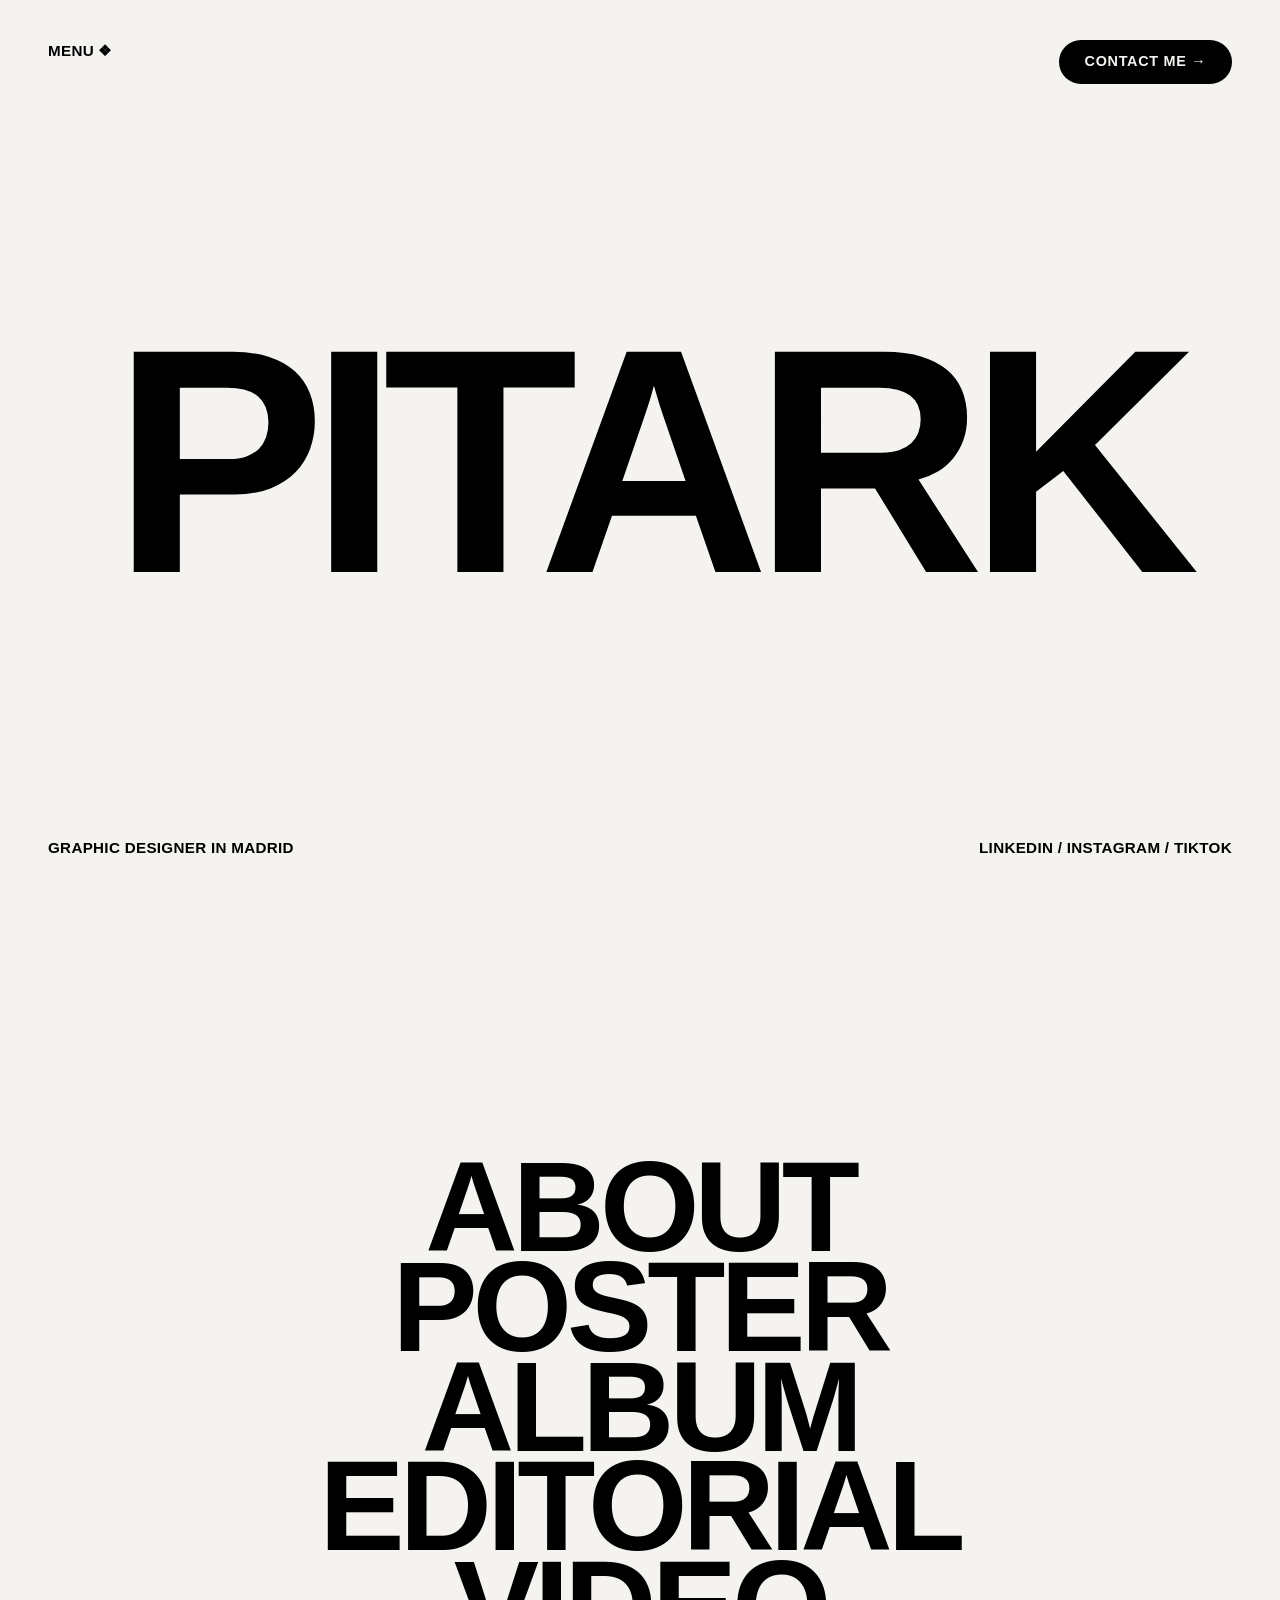
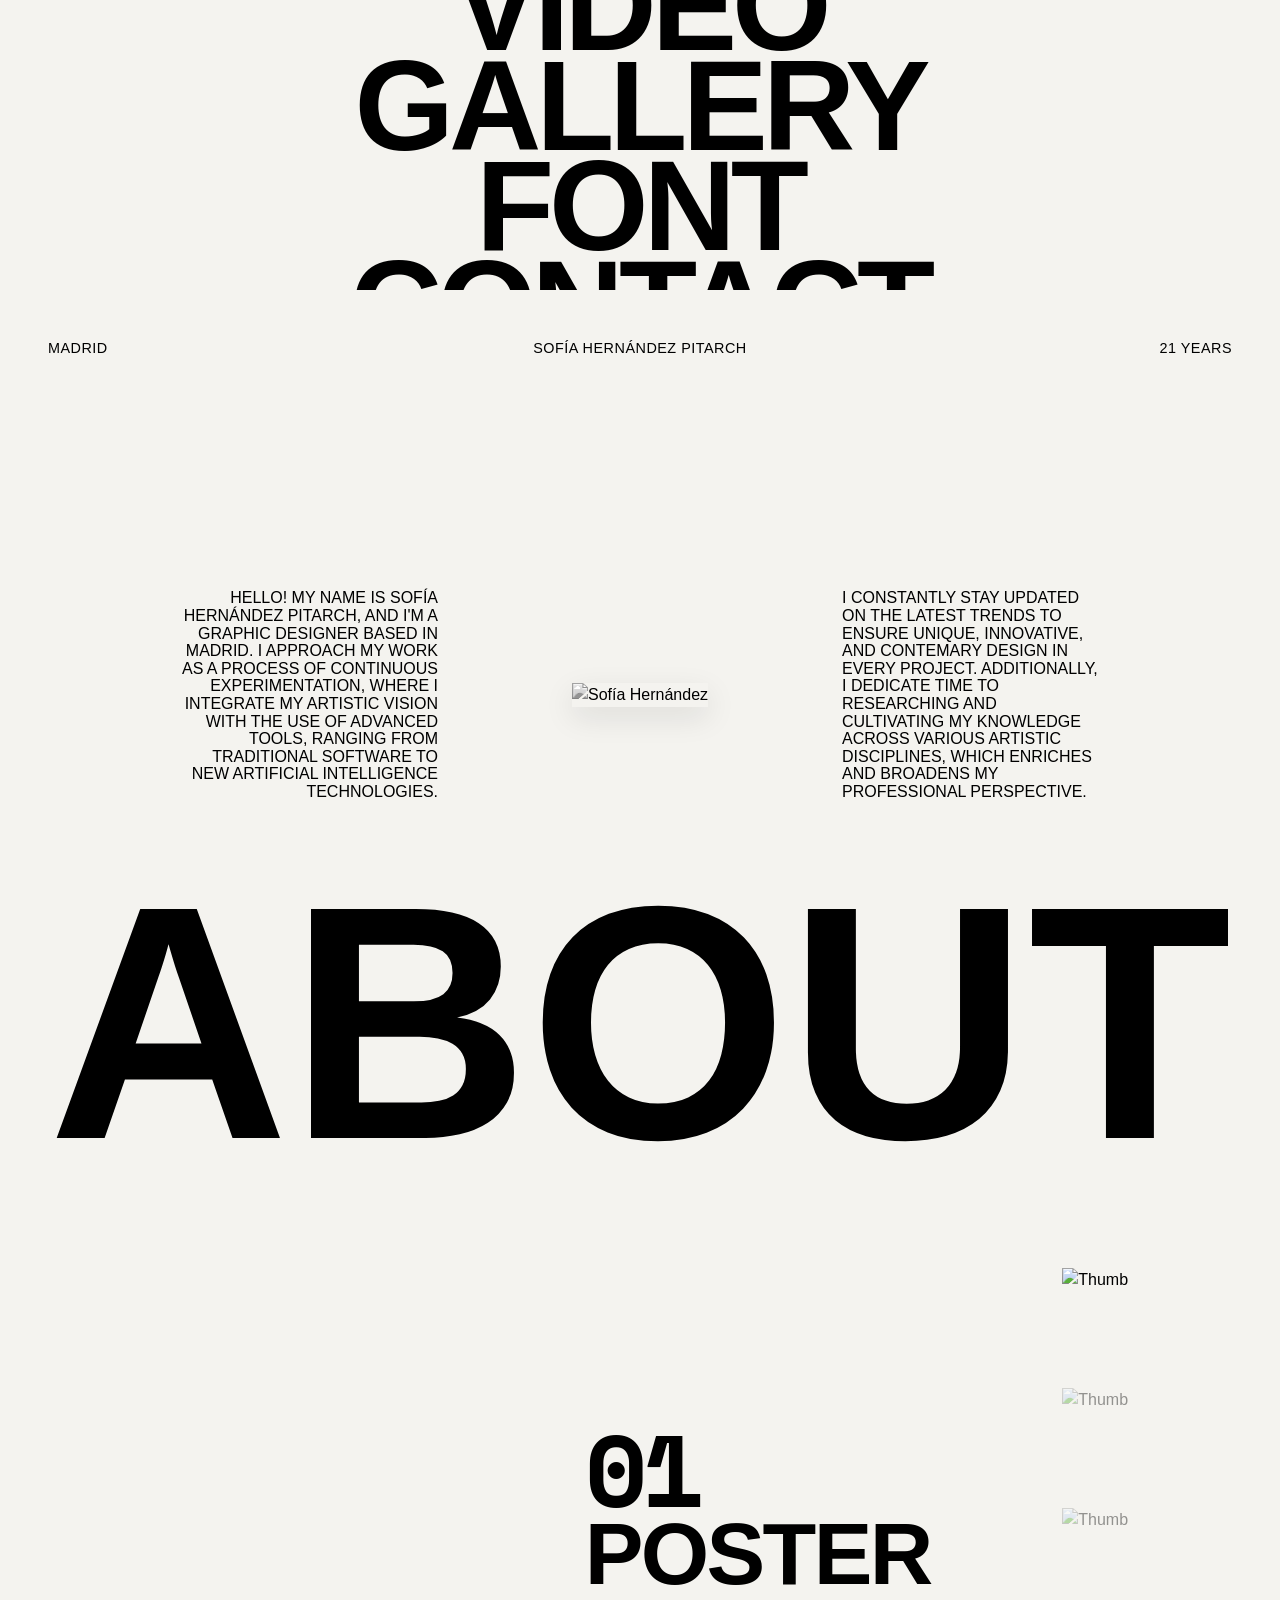
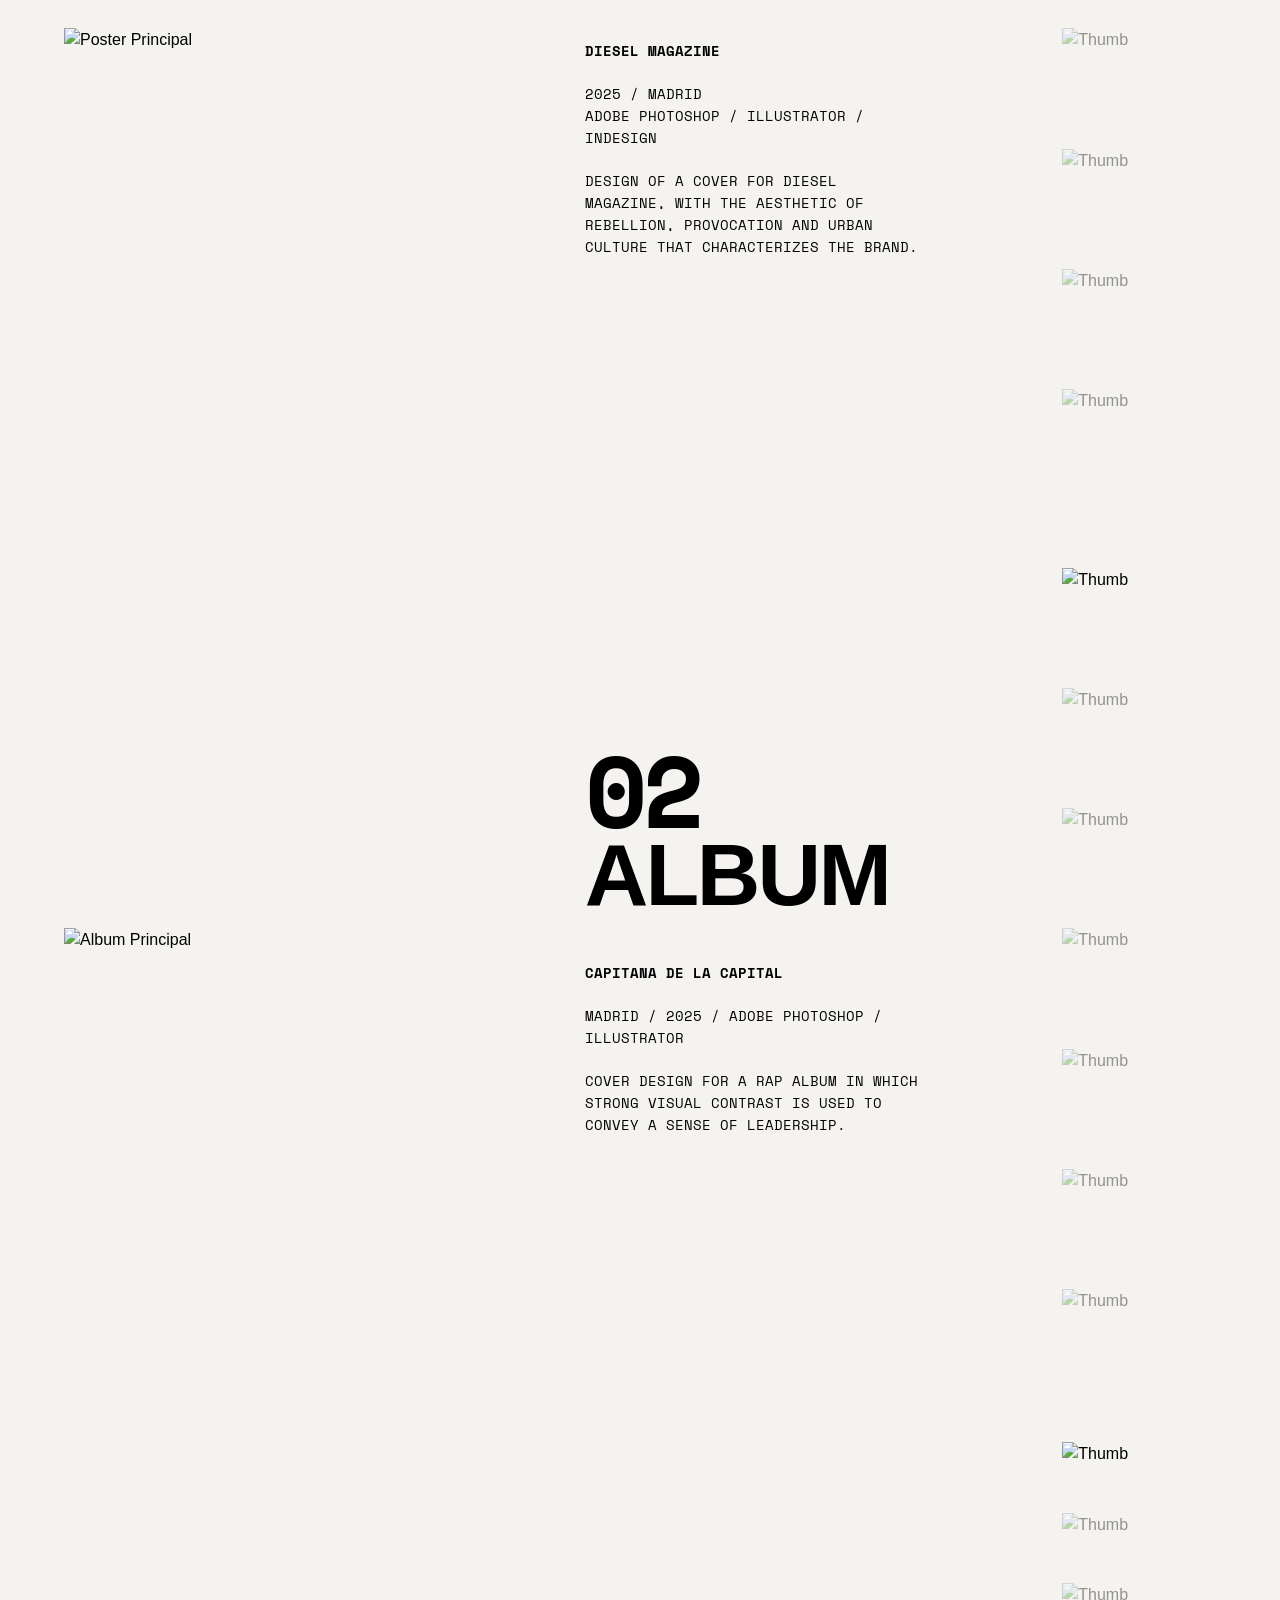
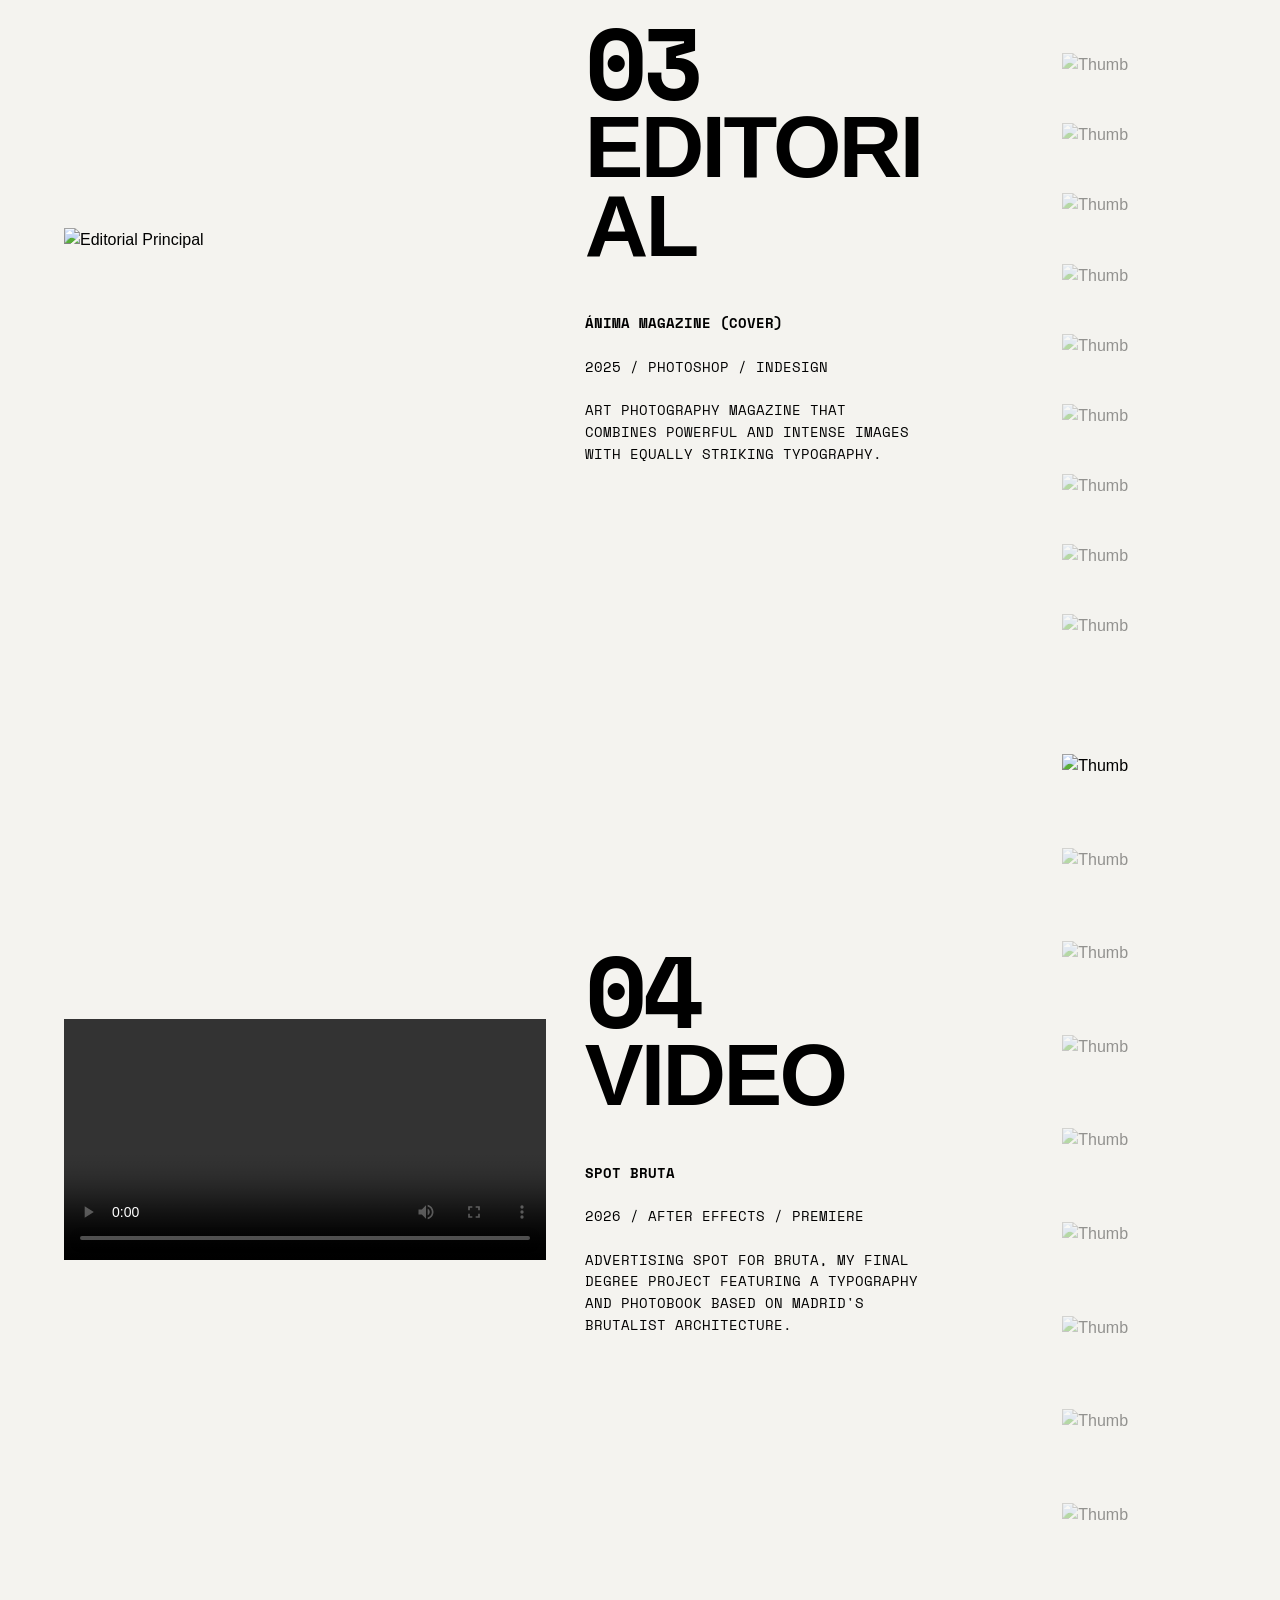
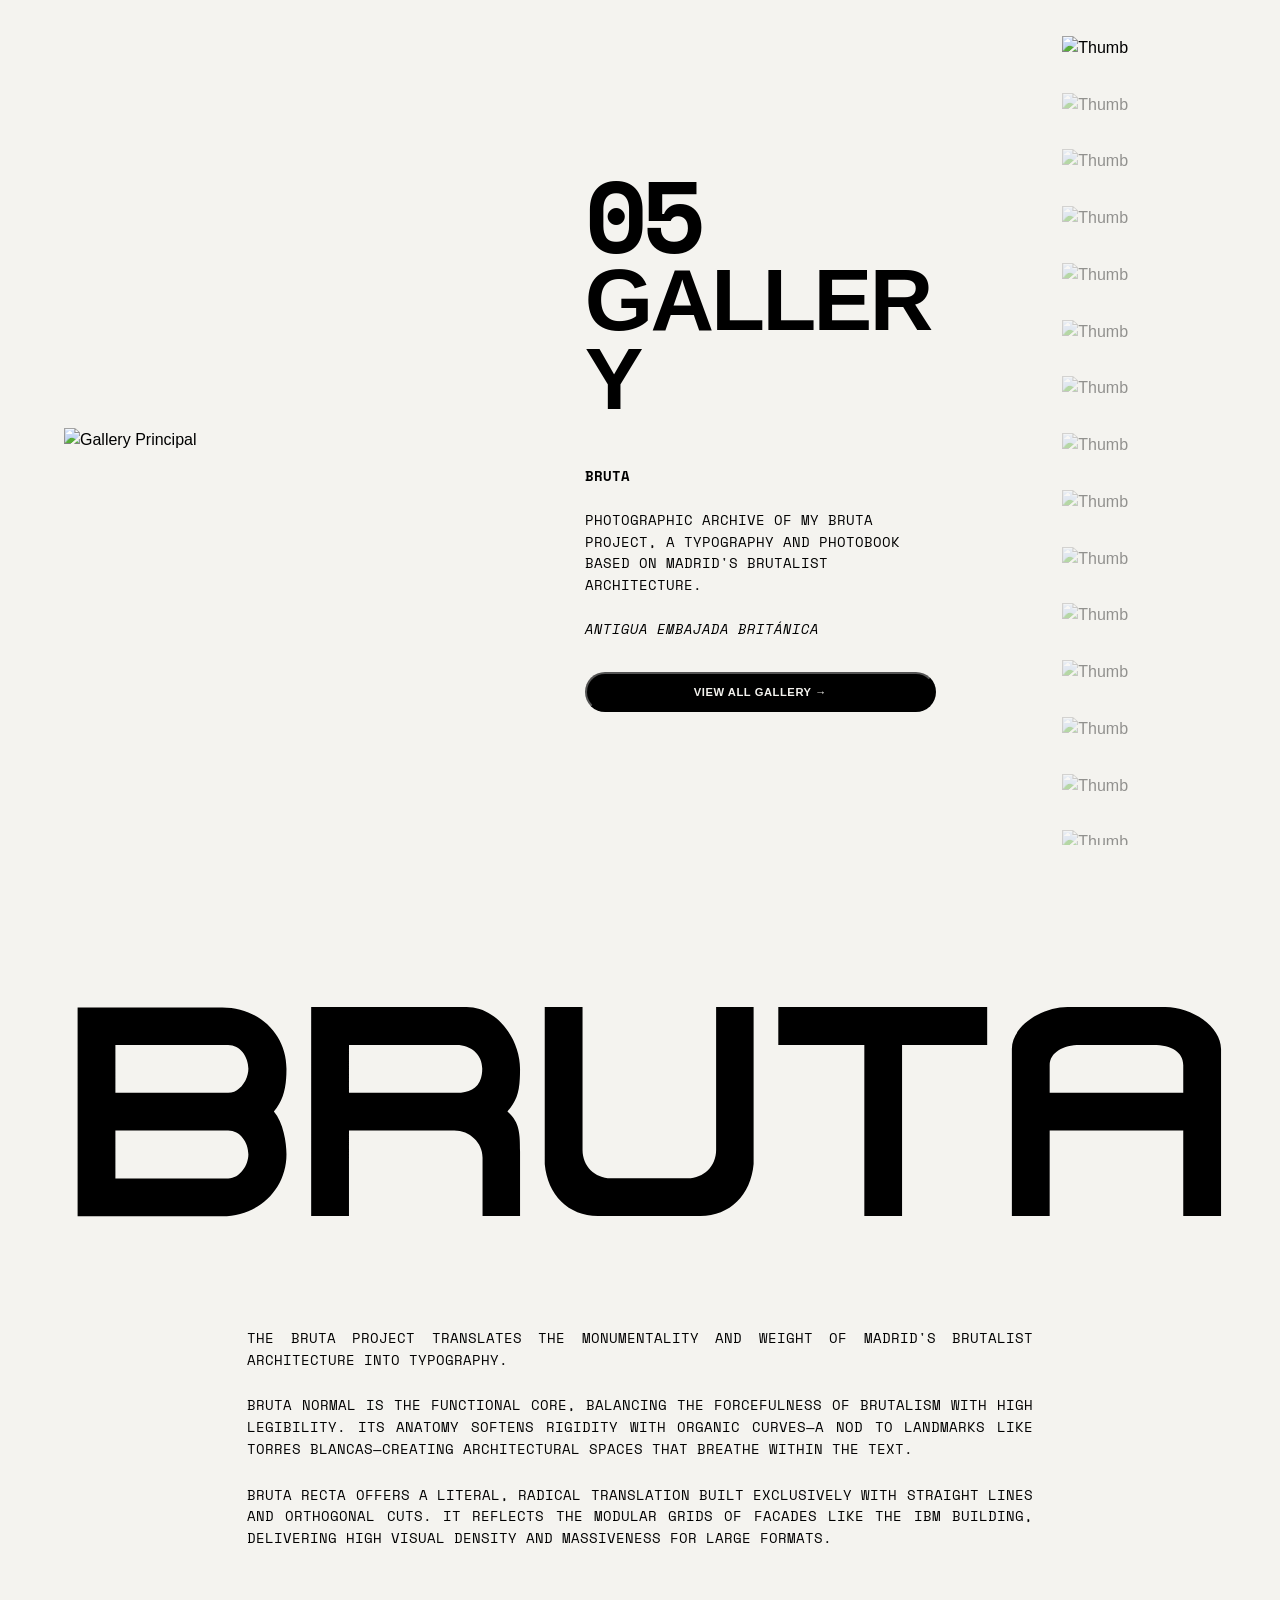
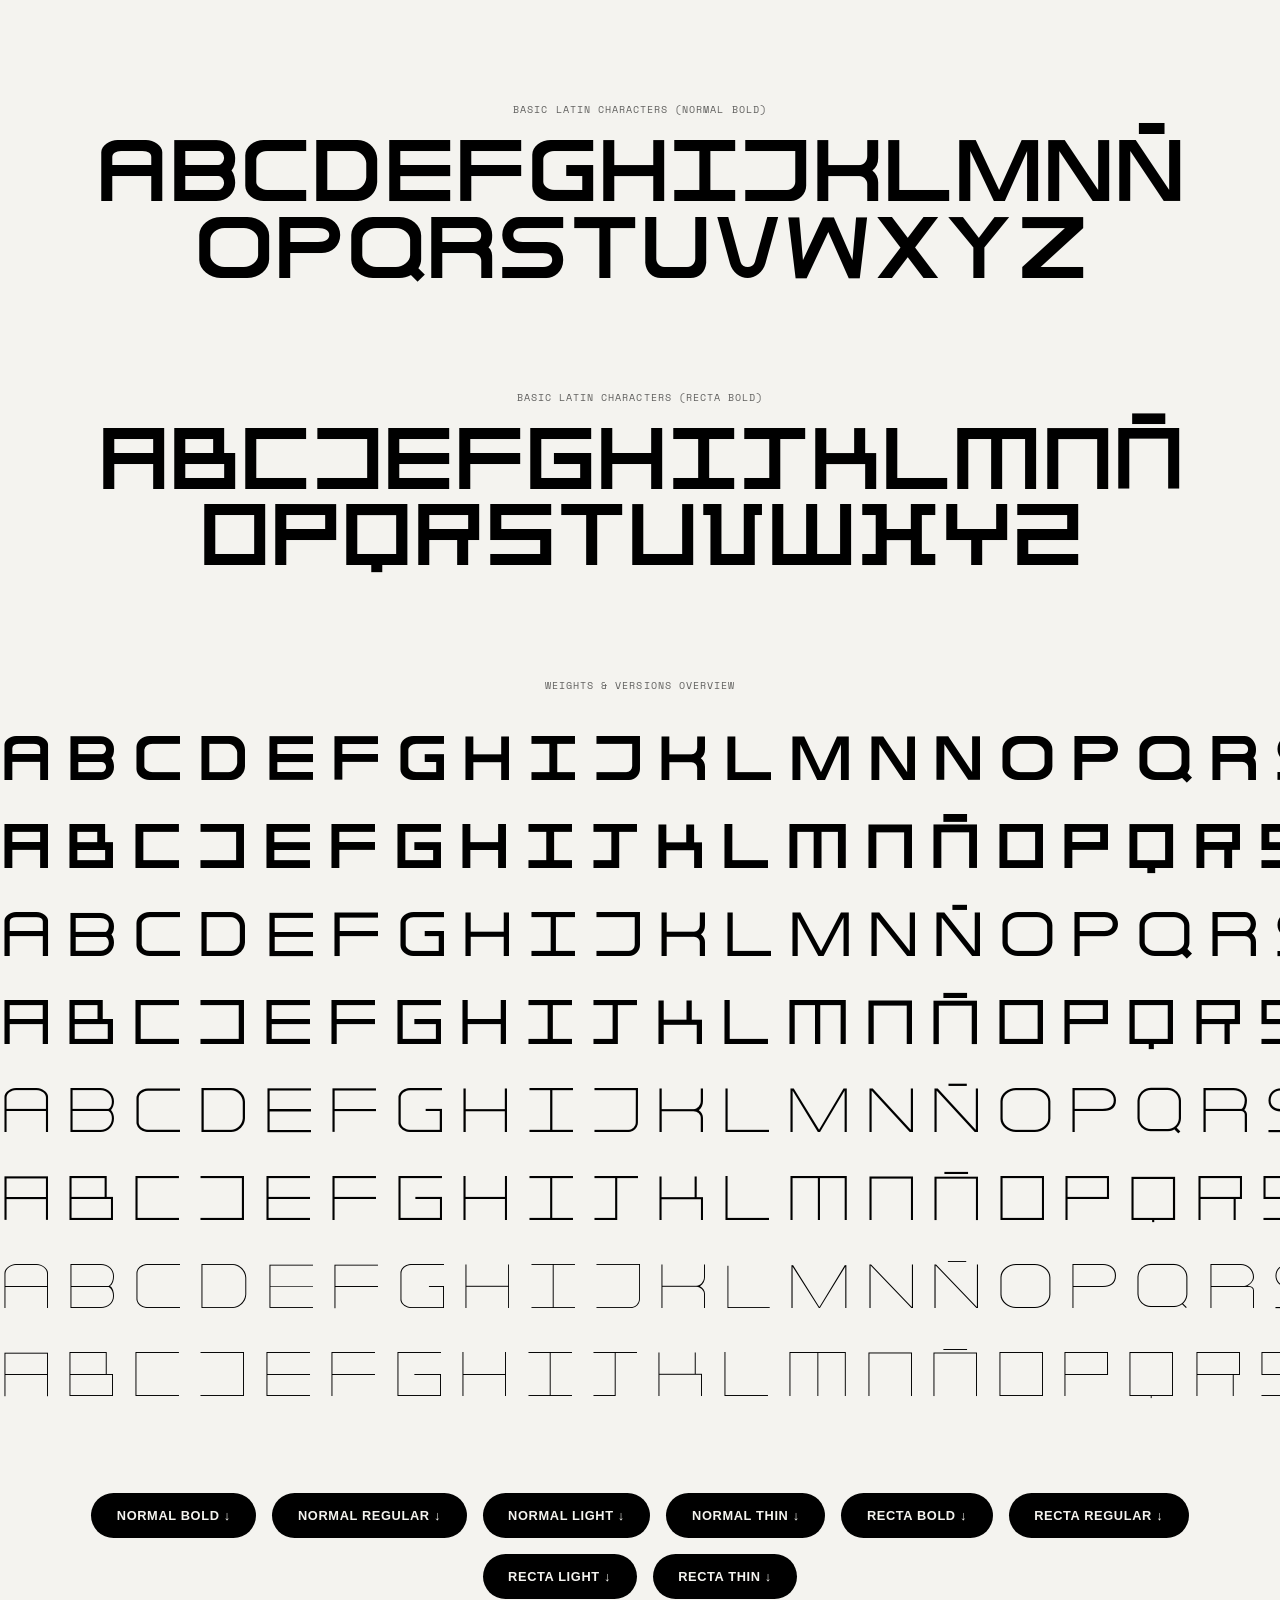
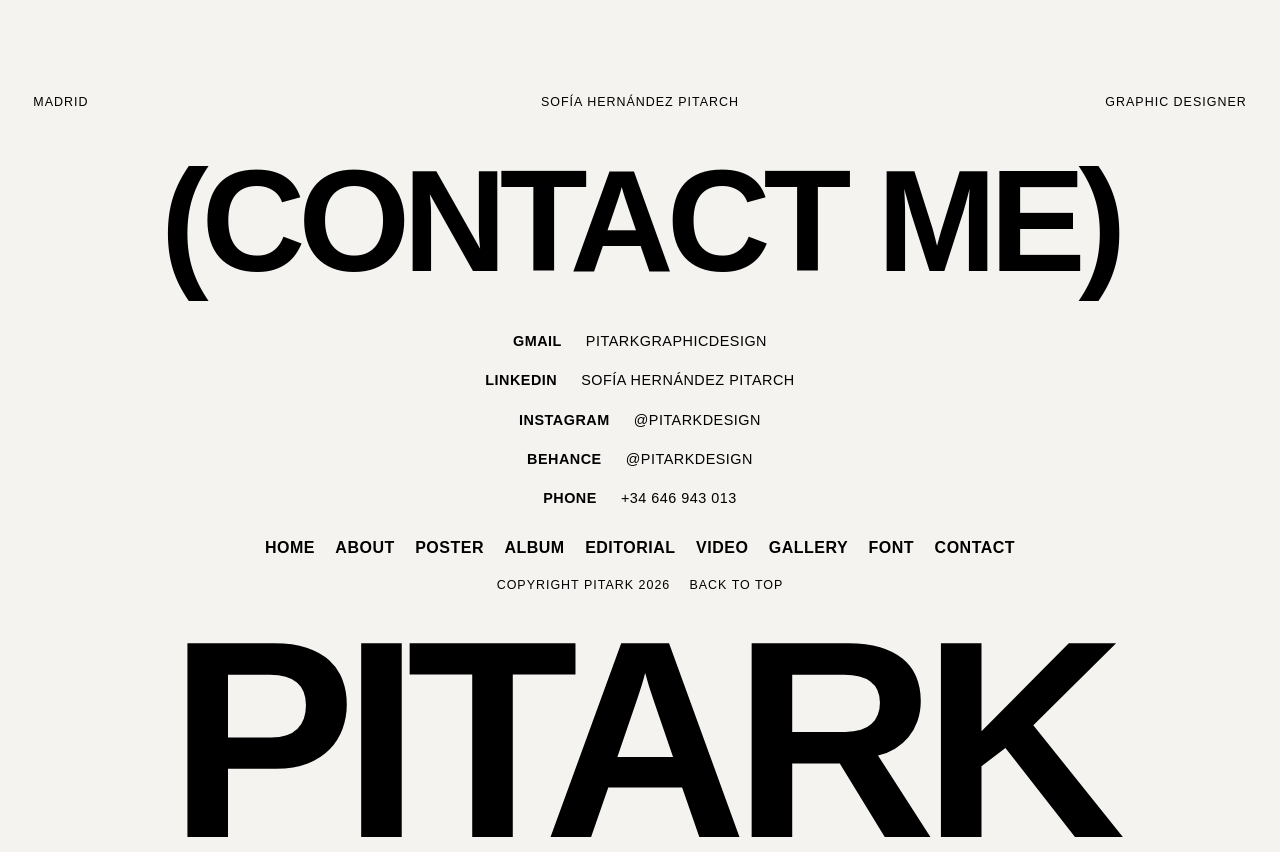
==== commit 347e2391: "letras minusculas" ====
--- a/index.html
+++ b/index.html
@@ -1087,73 +1087,73 @@
           <div class="sp-marquee-container">
             <div class="sp-marquee-track">
               <div class="sp-marquee-content w-nb">
-                A B C D E F G H I J K L M N O P Q R S T U V W X Y Z A B C D E F G H I J K L M N O P Q R S T U V W X Y Z&nbsp;
+                A B C D E F G H I J K L M N Ñ O P Q R S T U V W X Y Z A B C D E F G H I J K L M N O P Q R S T U V W X Y Z&nbsp;
               </div>
               <div class="sp-marquee-content w-nb">
-                A B C D E F G H I J K L M N O P Q R S T U V W X Y Z A B C D E F G H I J K L M N O P Q R S T U V W X Y Z&nbsp;
+                a b c d e f g h i j k l m n ñ o p q r s t u v w x y z&nbsp;
               </div>
             </div>
             
             <div class="sp-marquee-track reverse">
               <div class="sp-marquee-content w-rb">
-                A B C D E F G H I J K L M N O P Q R S T U V W X Y Z A B C D E F G H I J K L M N O P Q R S T U V W X Y Z&nbsp;
+                A B C D E F G H I J K L M N Ñ O P Q R S T U V W X Y Z A B C D E F G H I J K L M N O P Q R S T U V W X Y Z&nbsp;
               </div>
               <div class="sp-marquee-content w-rb">
-                A B C D E F G H I J K L M N O P Q R S T U V W X Y Z A B C D E F G H I J K L M N O P Q R S T U V W X Y Z&nbsp;
+                a b c d e f g h i j k l m n ñ o p q r s t u v w x y z&nbsp;
               </div>
             </div>
 
             <div class="sp-marquee-track">
               <div class="sp-marquee-content w-nr">
-                A B C D E F G H I J K L M N O P Q R S T U V W X Y Z A B C D E F G H I J K L M N O P Q R S T U V W X Y Z&nbsp;
+                A B C D E F G H I J K L M N Ñ O P Q R S T U V W X Y Z A B C D E F G H I J K L M N O P Q R S T U V W X Y Z&nbsp;
               </div>
               <div class="sp-marquee-content w-nr">
-                A B C D E F G H I J K L M N O P Q R S T U V W X Y Z A B C D E F G H I J K L M N O P Q R S T U V W X Y Z&nbsp;
+                a b c d e f g h i j k l m n ñ o p q r s t u v w x y z&nbsp;
               </div>
             </div>
 
             <div class="sp-marquee-track reverse">
               <div class="sp-marquee-content w-rr">
-                A B C D E F G H I J K L M N O P Q R S T U V W X Y Z A B C D E F G H I J K L M N O P Q R S T U V W X Y Z&nbsp;
+                A B C D E F G H I J K L M N Ñ O P Q R S T U V W X Y Z A B C D E F G H I J K L M N O P Q R S T U V W X Y Z&nbsp;
               </div>
               <div class="sp-marquee-content w-rr">
-                A B C D E F G H I J K L M N O P Q R S T U V W X Y Z A B C D E F G H I J K L M N O P Q R S T U V W X Y Z&nbsp;
+                a b c d e f g h i j k l m n ñ o p q r s t u v w x y z&nbsp;
               </div>
             </div>
 
             <div class="sp-marquee-track">
               <div class="sp-marquee-content w-nl">
-                A B C D E F G H I J K L M N O P Q R S T U V W X Y Z A B C D E F G H I J K L M N O P Q R S T U V W X Y Z&nbsp;
+                A B C D E F G H I J K L M N Ñ O P Q R S T U V W X Y Z A B C D E F G H I J K L M N O P Q R S T U V W X Y Z&nbsp;
               </div>
               <div class="sp-marquee-content w-nl">
-                A B C D E F G H I J K L M N O P Q R S T U V W X Y Z A B C D E F G H I J K L M N O P Q R S T U V W X Y Z&nbsp;
+                a b c d e f g h i j k l m n ñ o p q r s t u v w x y z&nbsp;
               </div>
             </div>
 
             <div class="sp-marquee-track reverse">
               <div class="sp-marquee-content w-rl">
-                A B C D E F G H I J K L M N O P Q R S T U V W X Y Z A B C D E F G H I J K L M N O P Q R S T U V W X Y Z&nbsp;
+                A B C D E F G H I J K L M N Ñ O P Q R S T U V W X Y Z A B C D E F G H I J K L M N O P Q R S T U V W X Y Z&nbsp;
               </div>
               <div class="sp-marquee-content w-rl">
-                A B C D E F G H I J K L M N O P Q R S T U V W X Y Z A B C D E F G H I J K L M N O P Q R S T U V W X Y Z&nbsp;
+                a b c d e f g h i j k l m n ñ o p q r s t u v w x y z&nbsp;
               </div>
             </div>
 
             <div class="sp-marquee-track">
               <div class="sp-marquee-content w-nt">
-                A B C D E F G H I J K L M N O P Q R S T U V W X Y Z A B C D E F G H I J K L M N O P Q R S T U V W X Y Z&nbsp;
+                A B C D E F G H I J K L M N Ñ O P Q R S T U V W X Y Z A B C D E F G H I J K L M N O P Q R S T U V W X Y Z&nbsp;
               </div>
               <div class="sp-marquee-content w-nt">
-                A B C D E F G H I J K L M N O P Q R S T U V W X Y Z A B C D E F G H I J K L M N O P Q R S T U V W X Y Z&nbsp;
+                a b c d e f g h i j k l m n ñ o p q r s t u v w x y z&nbsp;
               </div>
             </div>
 
             <div class="sp-marquee-track reverse">
               <div class="sp-marquee-content w-rt">
-                A B C D E F G H I J K L M N O P Q R S T U V W X Y Z A B C D E F G H I J K L M N O P Q R S T U V W X Y Z&nbsp;
+                A B C D E F G H I J K L M N Ñ O P Q R S T U V W X Y Z A B C D E F G H I J K L M N O P Q R S T U V W X Y Z&nbsp;
               </div>
               <div class="sp-marquee-content w-rt">
-                A B C D E F G H I J K L M N O P Q R S T U V W X Y Z A B C D E F G H I J K L M N O P Q R S T U V W X Y Z&nbsp;
+                a b c d e f g h i j k l m n ñ o p q r s t u v w x y z&nbsp;
               </div>
             </div>
           </div>
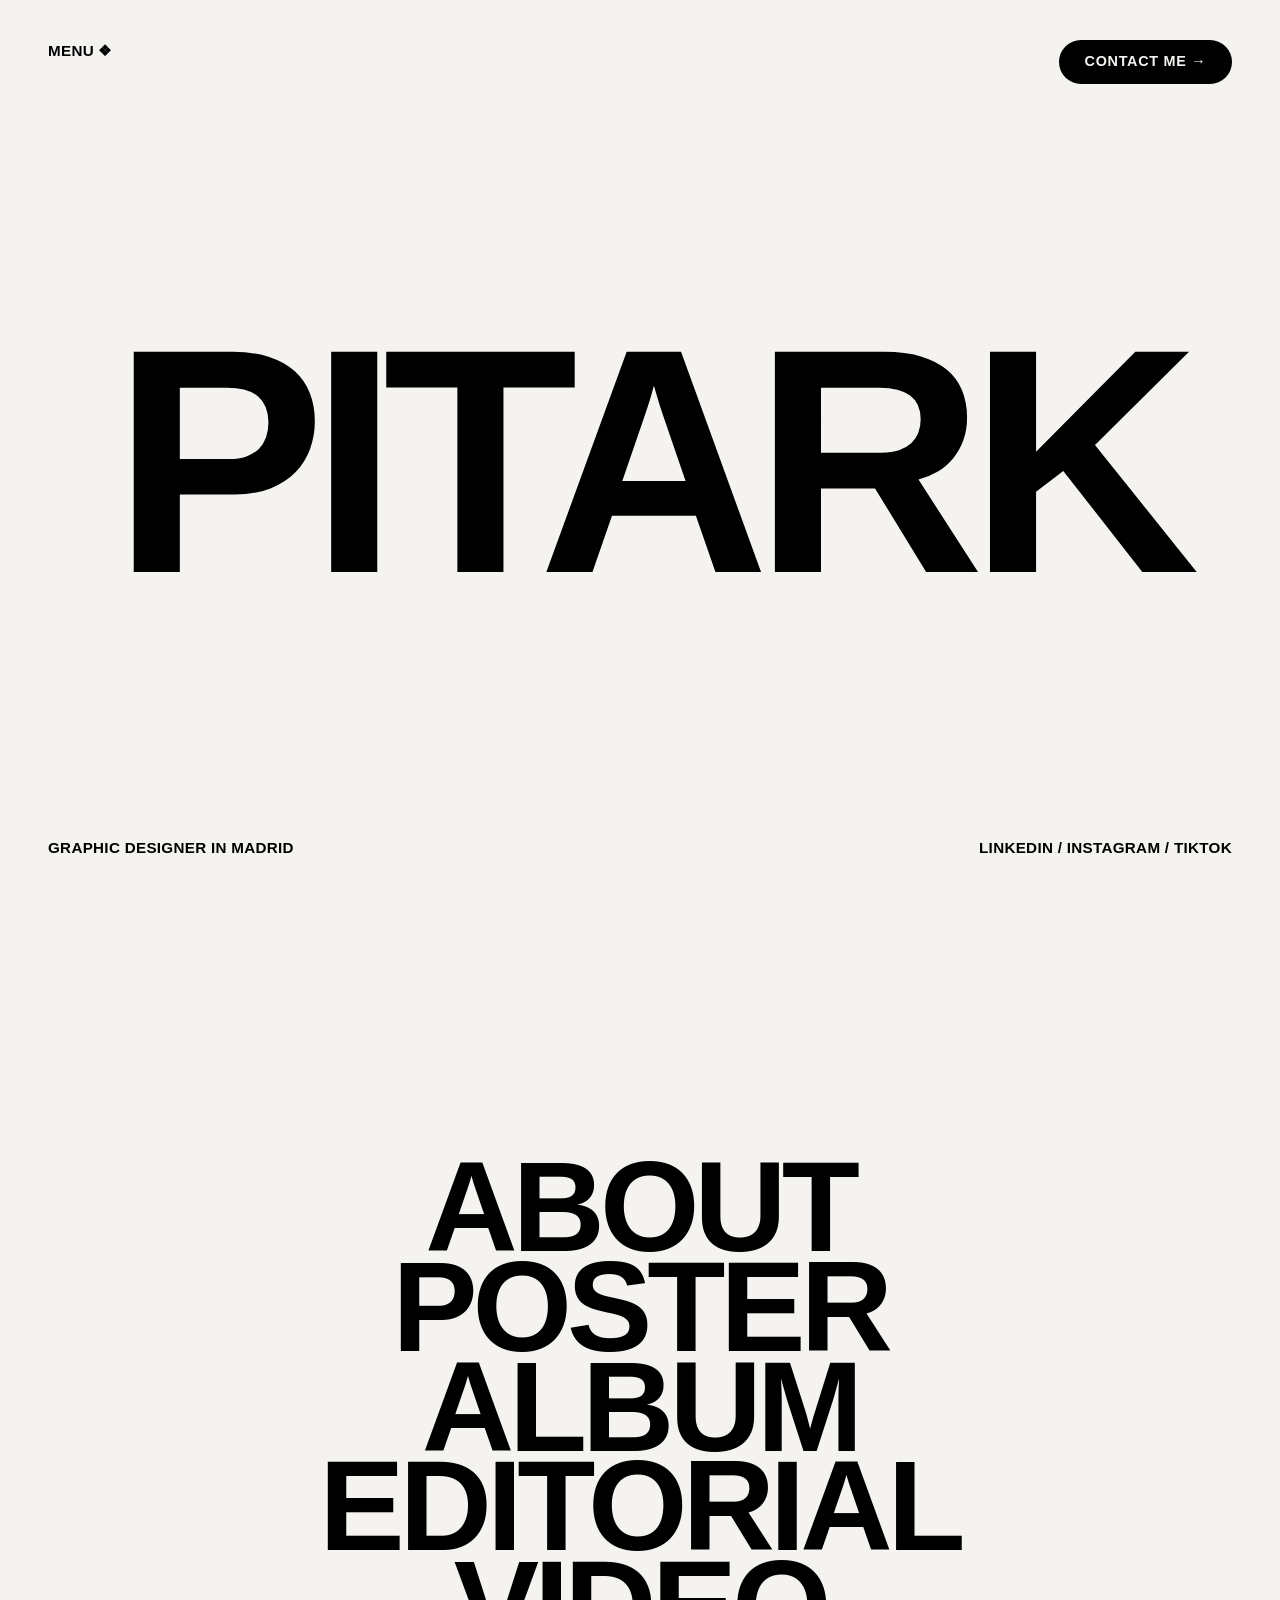
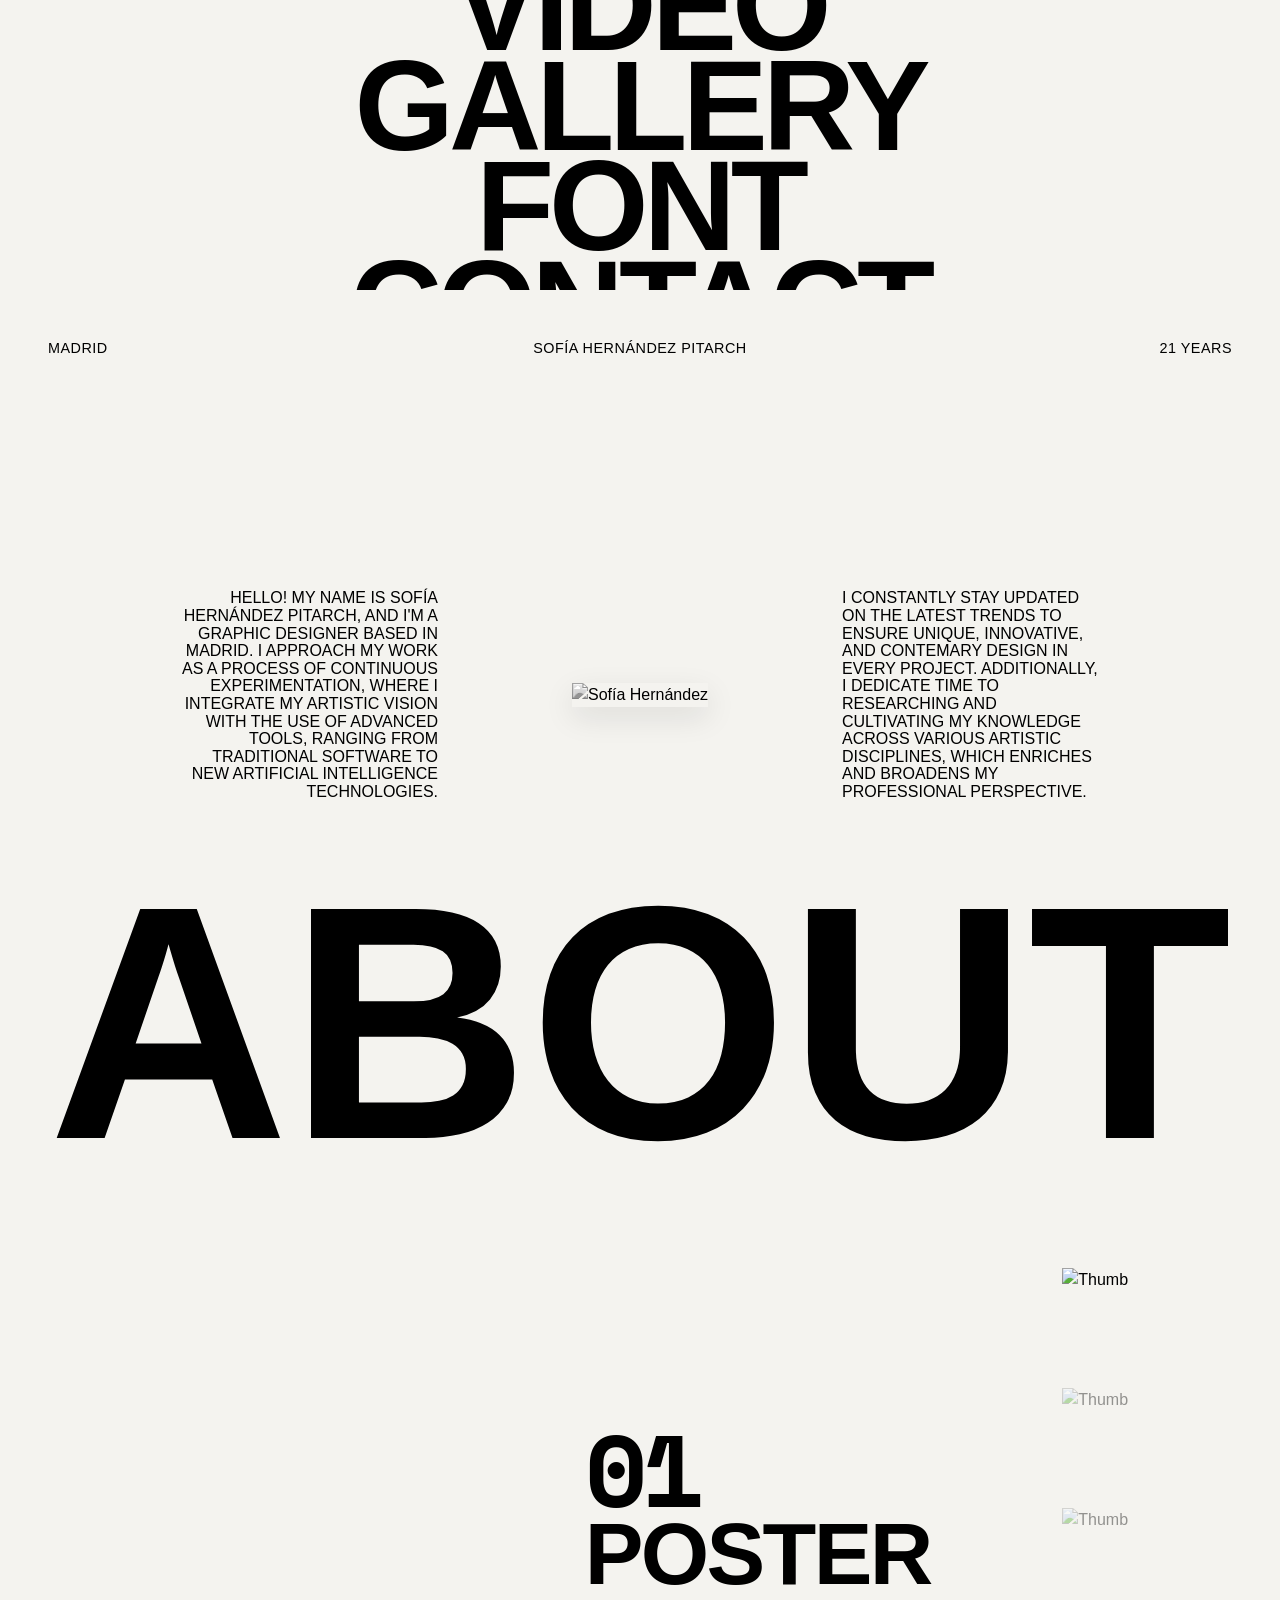
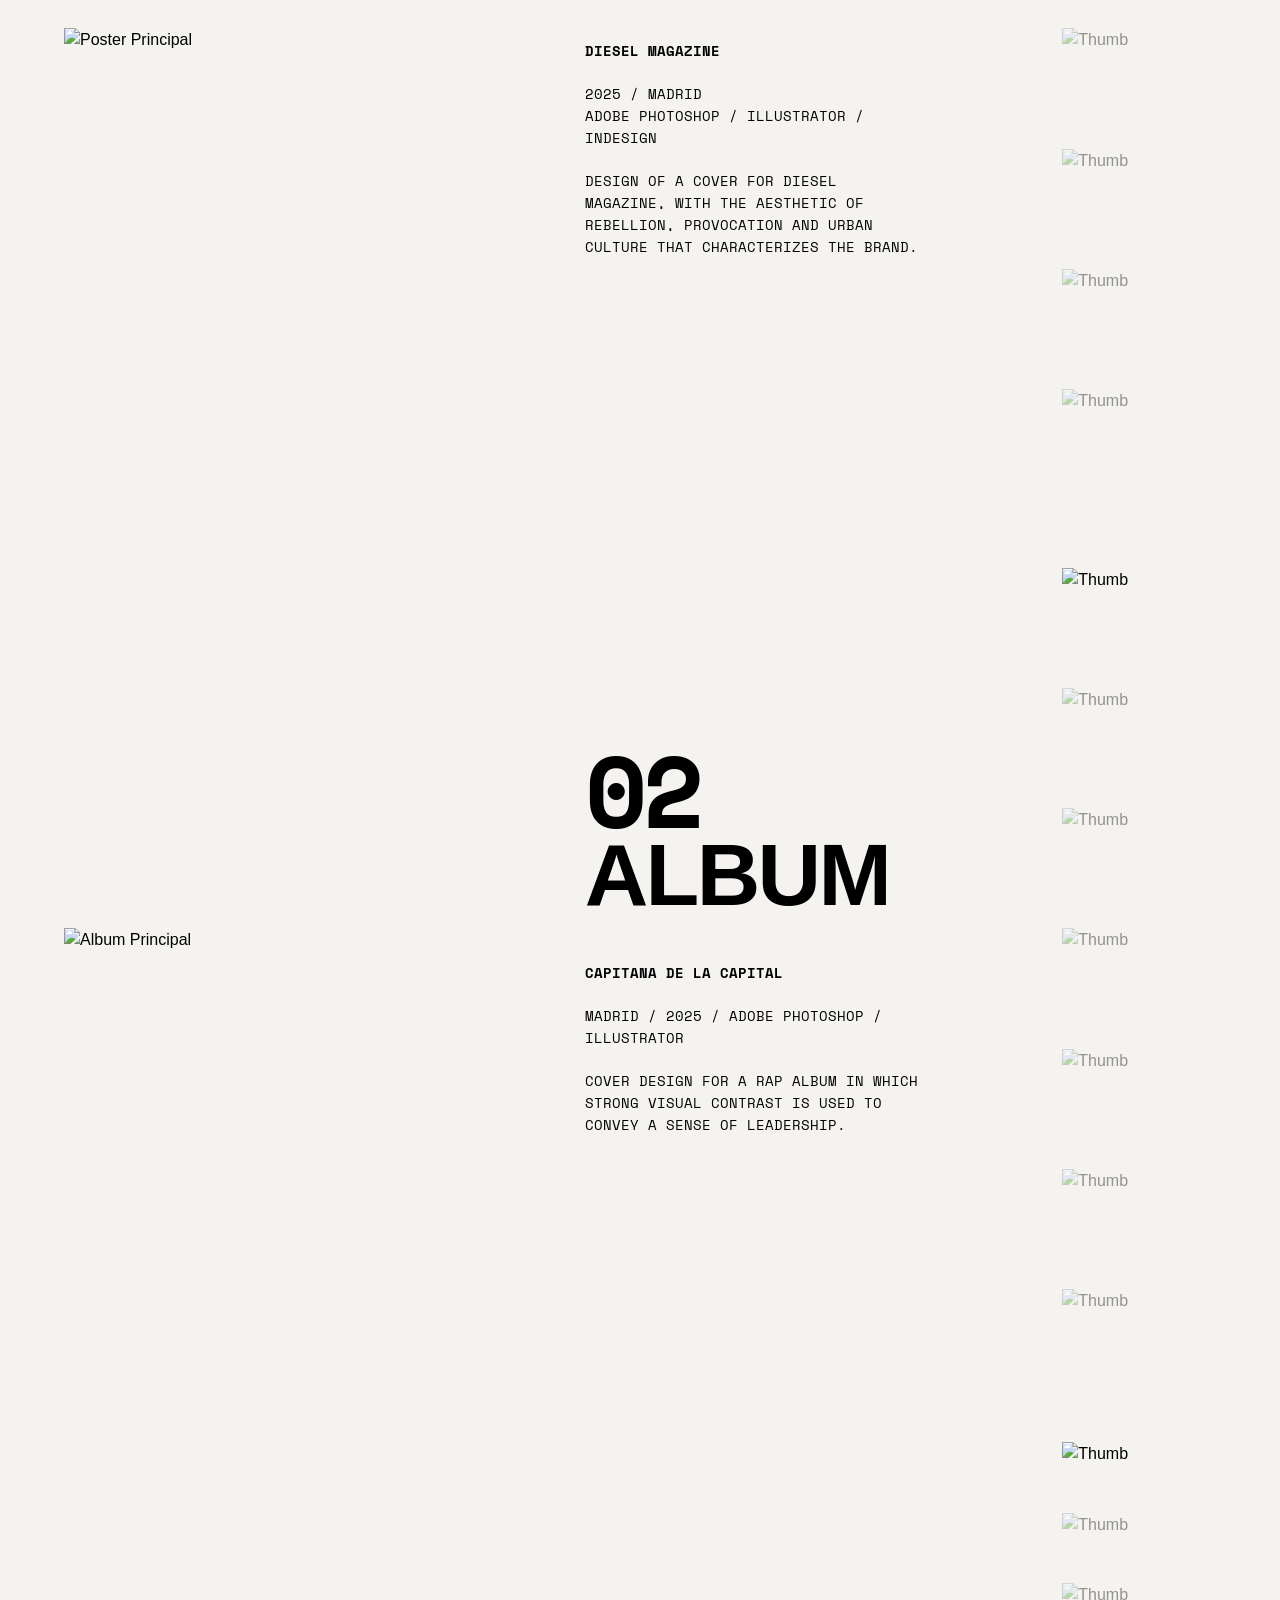
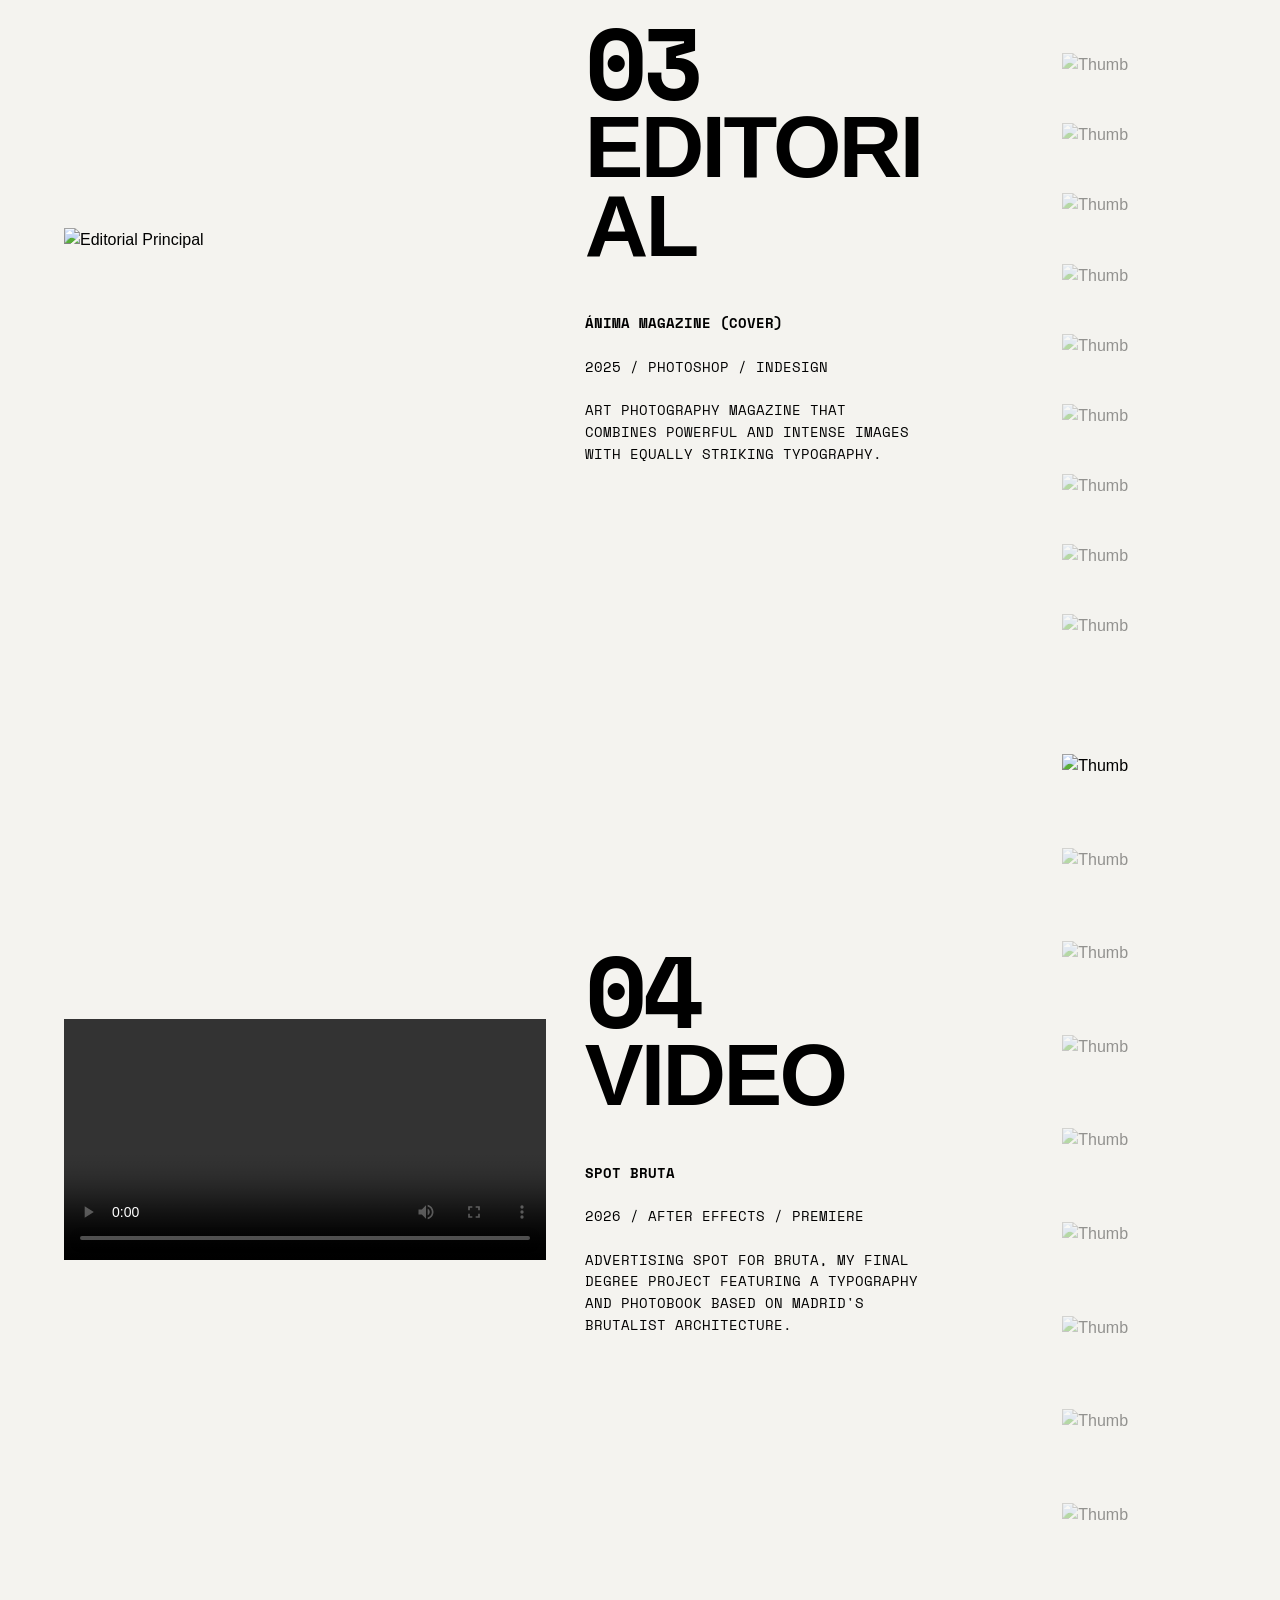
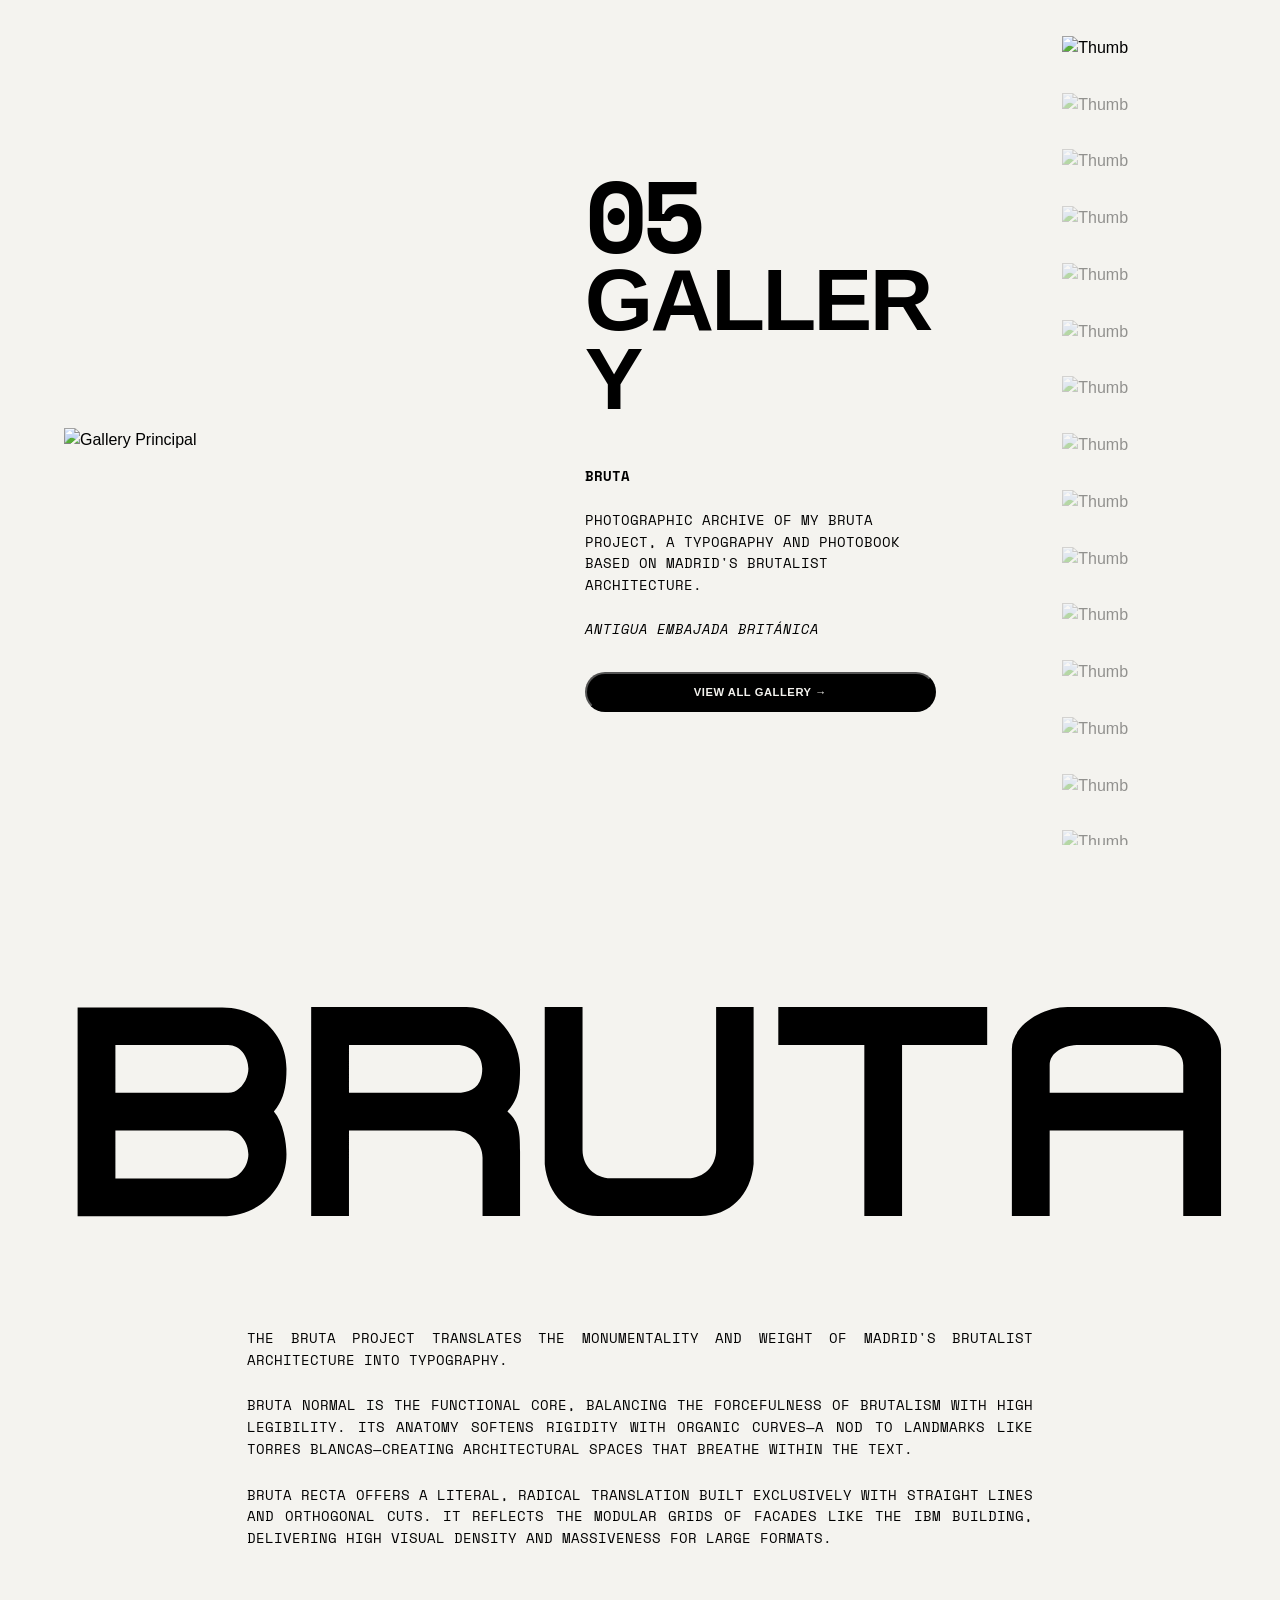
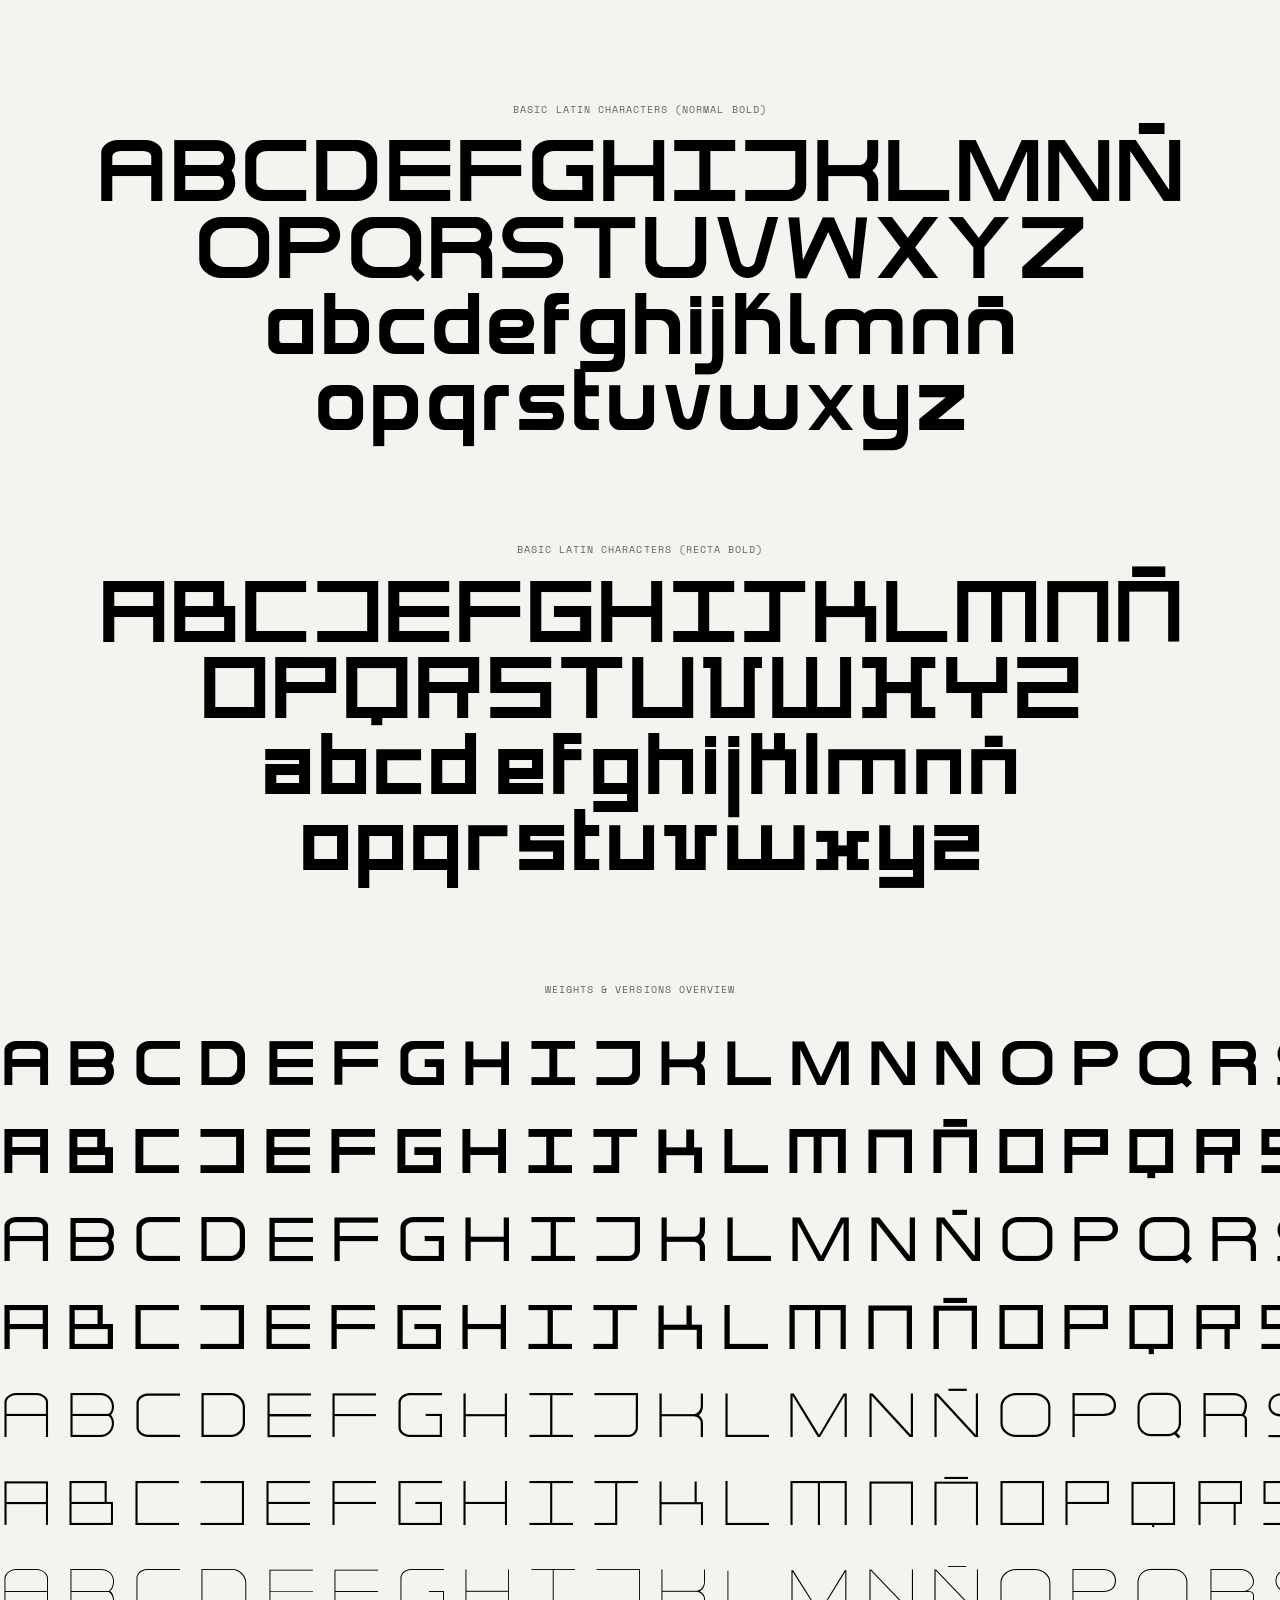
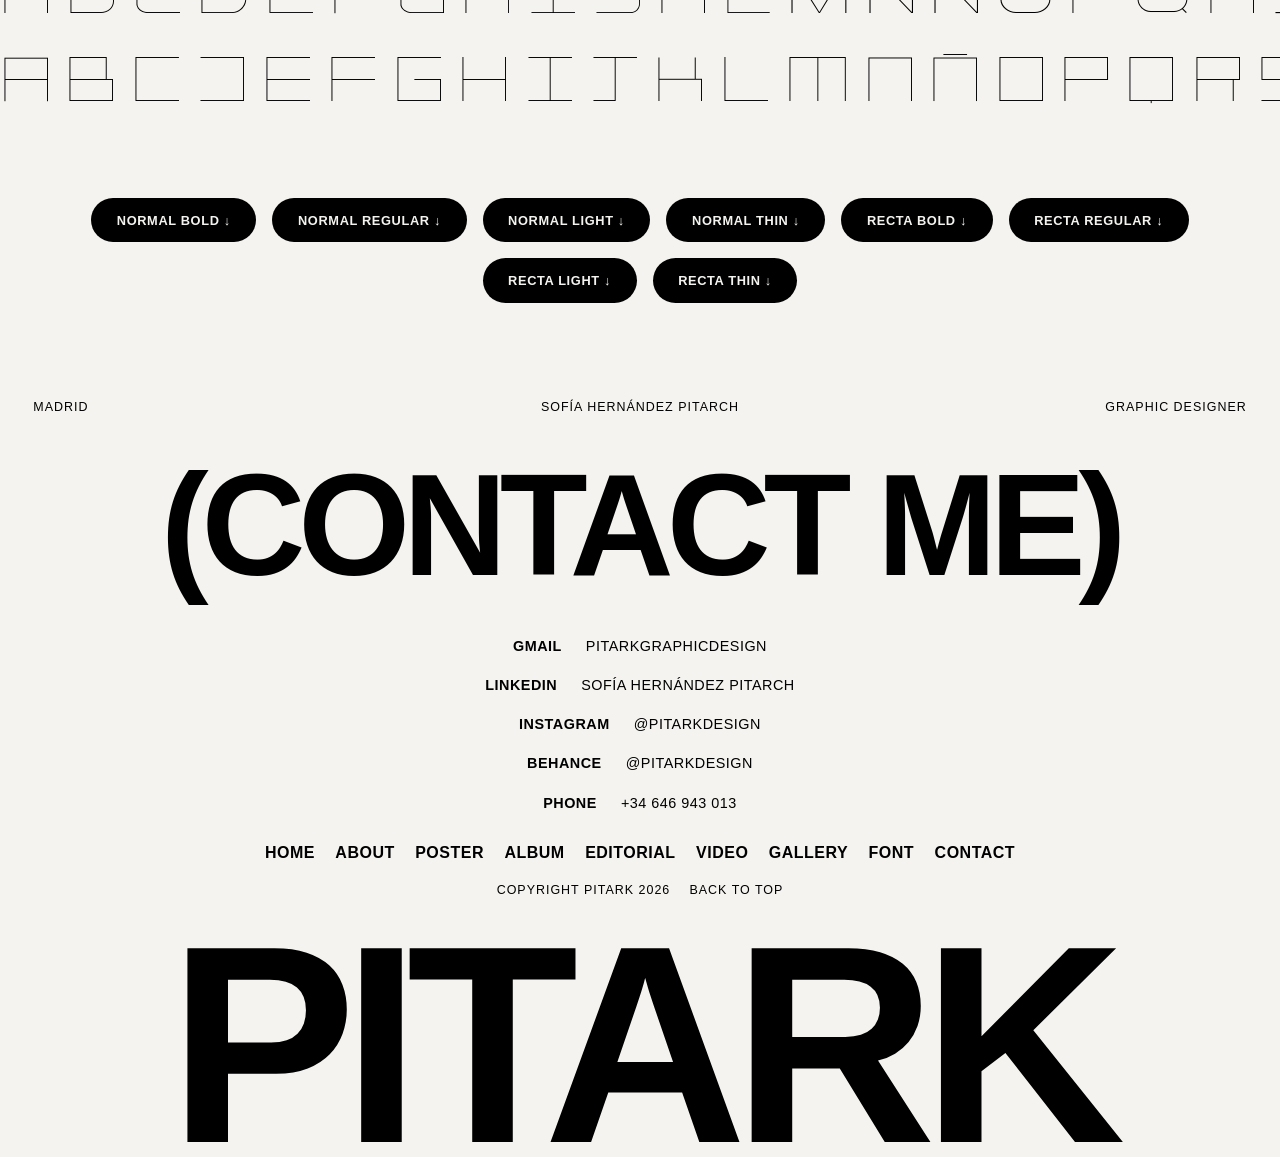
==== commit 451ab4c4: "minusculas añadidas Removed commented sections from the gallery and adjusted text-transform style." ====
--- a/index.html
+++ b/index.html
@@ -632,7 +632,6 @@
           </div>
         </section>
 
-        <!-- SECCIÓN DE GALERÍA -->
         <section id="gallery" class="showcase-section">
           <div class="showcase-left">
             <img
@@ -694,7 +693,6 @@
               <img src="https://ik.imagekit.io/sofiahernandez/Portfolio/ucm_ciencias_informacion.png?updatedAt=1788096717918" alt="Thumb"/>
             </button>
 
-            <!-- Portraits -->
             <button
               class="sc-thumb"
               data-type="img"
@@ -773,7 +771,6 @@
               />
             </button>
 
-            <!-- CITY LIGHTS -->
             <button
               class="sc-thumb"
               data-type="img"
@@ -942,7 +939,7 @@
             .sp-alphabet {
               font-size: clamp(2rem, 7vw, 10rem);
               line-height: 0.85;
-              text-transform: uppercase;
+              /* text-transform: uppercase; <--- ¡Esta línea causaba el problema! Ha sido eliminada */
               margin-bottom: 2rem;
               word-break: break-all;
               letter-spacing: -0.02em;
@@ -1074,12 +1071,12 @@
 
           <div class="sp-label">BASIC LATIN CHARACTERS (NORMAL BOLD)</div>
           <div class="sp-alphabet w-nb" style="font-family: 'BrutaNormal', sans-serif;">
-            ABCDEFGHIJKLMNÑ<br>OPQRSTUVWXYZ
+            ABCDEFGHIJKLMNÑ<br>OPQRSTUVWXYZ<br>abcdefghijklmnñ<br>opqrstuvwxyz
           </div>
 
           <div class="sp-label">BASIC LATIN CHARACTERS (RECTA BOLD)</div>
           <div class="sp-alphabet w-rb" style="font-family: 'BrutaRecta', sans-serif;">
-            ABCDEFGHIJKLMNÑ<br>OPQRSTUVWXYZ
+            ABCDEFGHIJKLMNÑ<br>OPQRSTUVWXYZ<br>abcdefghijklmnñ<br>opqrstuvwxyz
           </div>
 
           <div class="sp-label">WEIGHTS & VERSIONS OVERVIEW</div>
@@ -1263,7 +1260,6 @@
       </footer>
     </main>
 
-    <!-- OVERLAY GALLERY MASONRY -->
     <div id="galleryOverlay" class="gallery-overlay">
       <button id="closeGalleryBtn" class="close-gallery">&times; CLOSE</button>
       <div class="masonry-grid">
@@ -1282,7 +1278,6 @@
         <div class="masonry-item"><img src="https://ik.imagekit.io/sofiahernandez/Portfolio/edificio_sepe.png?updatedAt=1788096781449" alt="Gallery"></div>
         <div class="masonry-item"><img src="https://ik.imagekit.io/sofiahernandez/Portfolio/ucm_ciencias_informacion.png?updatedAt=1788096717918" alt="Gallery"></div>
 
-        <!-- Portraits -->
         <div class="masonry-item"><img src="https://ik.imagekit.io/sofiahernandez/Portfolio/Foto02.png" alt="Gallery"></div>
         <div class="masonry-item"><img src="https://ik.imagekit.io/sofiahernandez/Portfolio/Foto01.png" alt="Gallery"></div>
         <div class="masonry-item"><img src="https://ik.imagekit.io/sofiahernandez/Portfolio/Foto03.png" alt="Gallery"></div>
@@ -1291,7 +1286,6 @@
         <div class="masonry-item"><img src="https://ik.imagekit.io/sofiahernandez/Portfolio/Foto06.png" alt="Gallery"></div>
         <div class="masonry-item"><img src="https://ik.imagekit.io/sofiahernandez/Portfolio/Foto07.png" alt="Gallery"></div>
 
-        <!-- City Lights -->
         <div class="masonry-item"><img src="https://ik.imagekit.io/sofiahernandez/Portfolio/Foto01.jpg" alt="Gallery"></div>
         <div class="masonry-item"><img src="https://ik.imagekit.io/sofiahernandez/Portfolio/Foto02.jpg" alt="Gallery"></div>
         <div class="masonry-item"><img src="https://ik.imagekit.io/sofiahernandez/Portfolio/Foto03.jpg" alt="Gallery"></div>
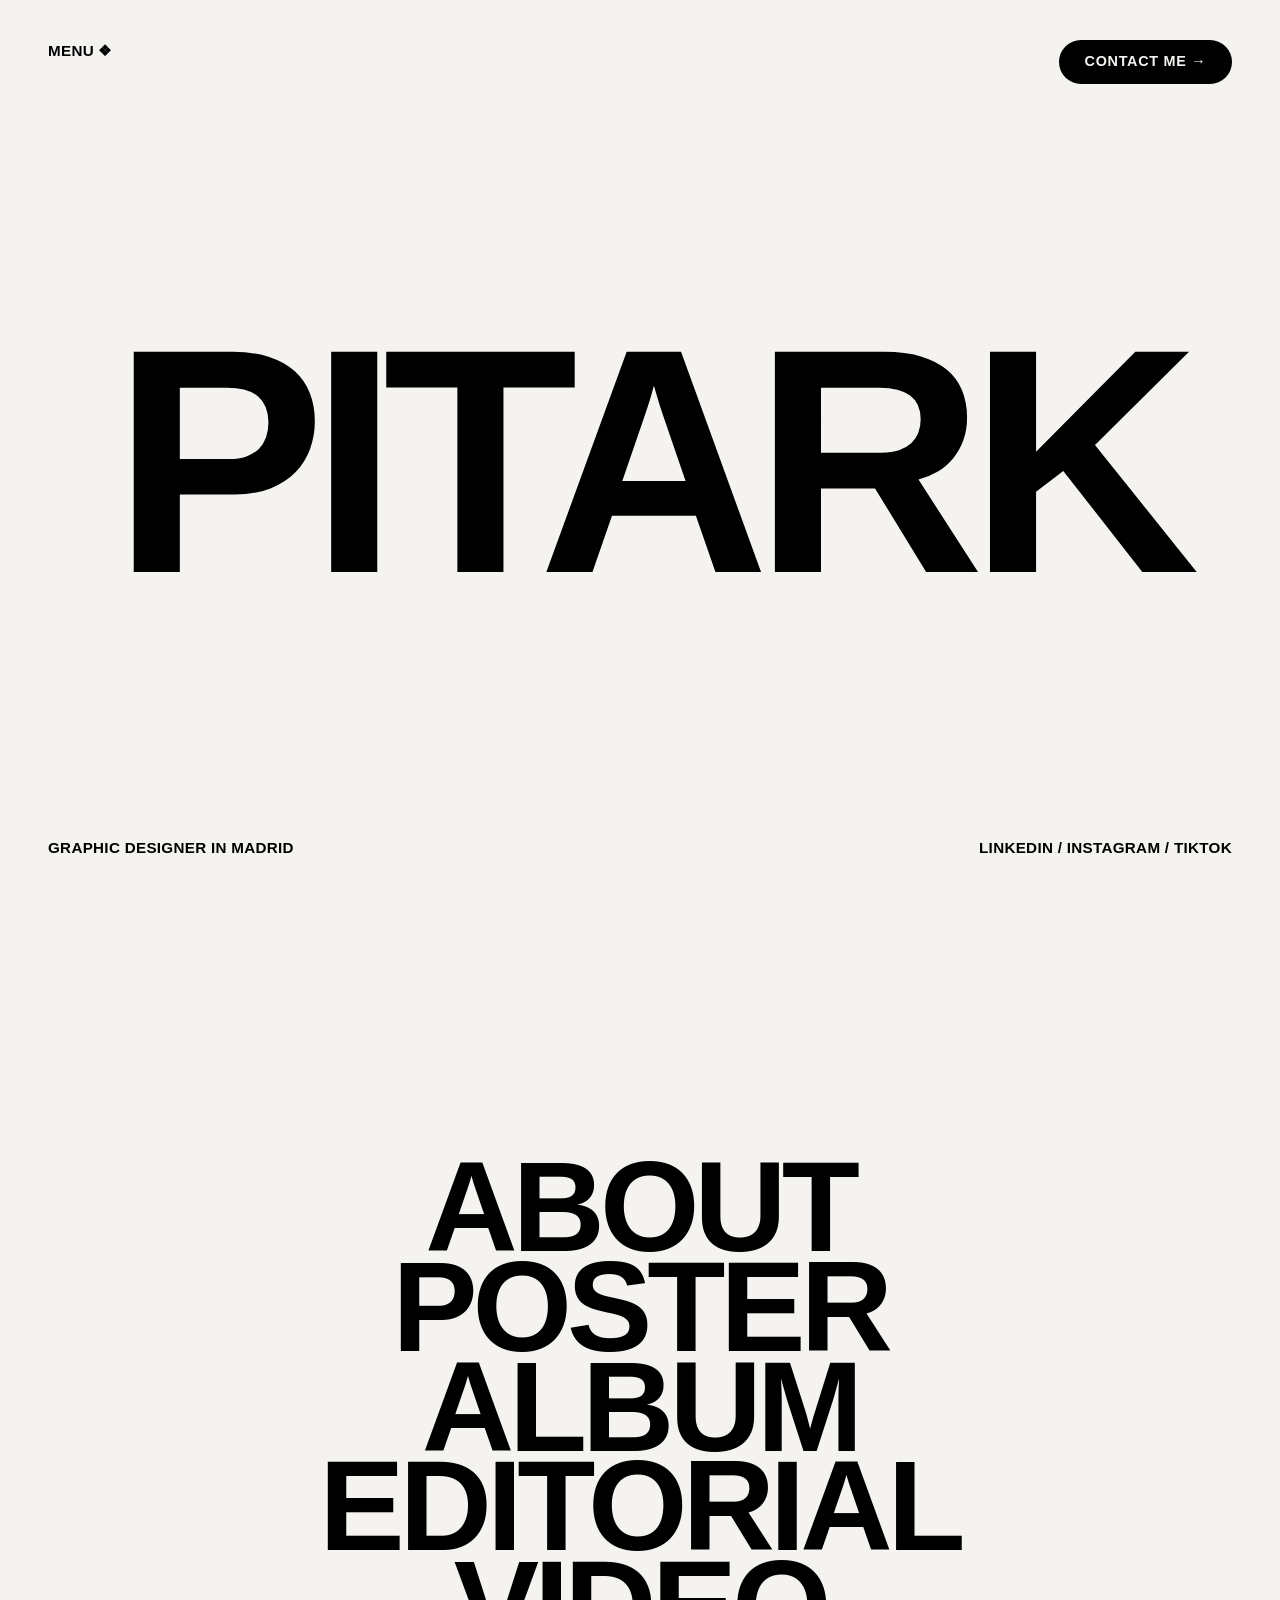
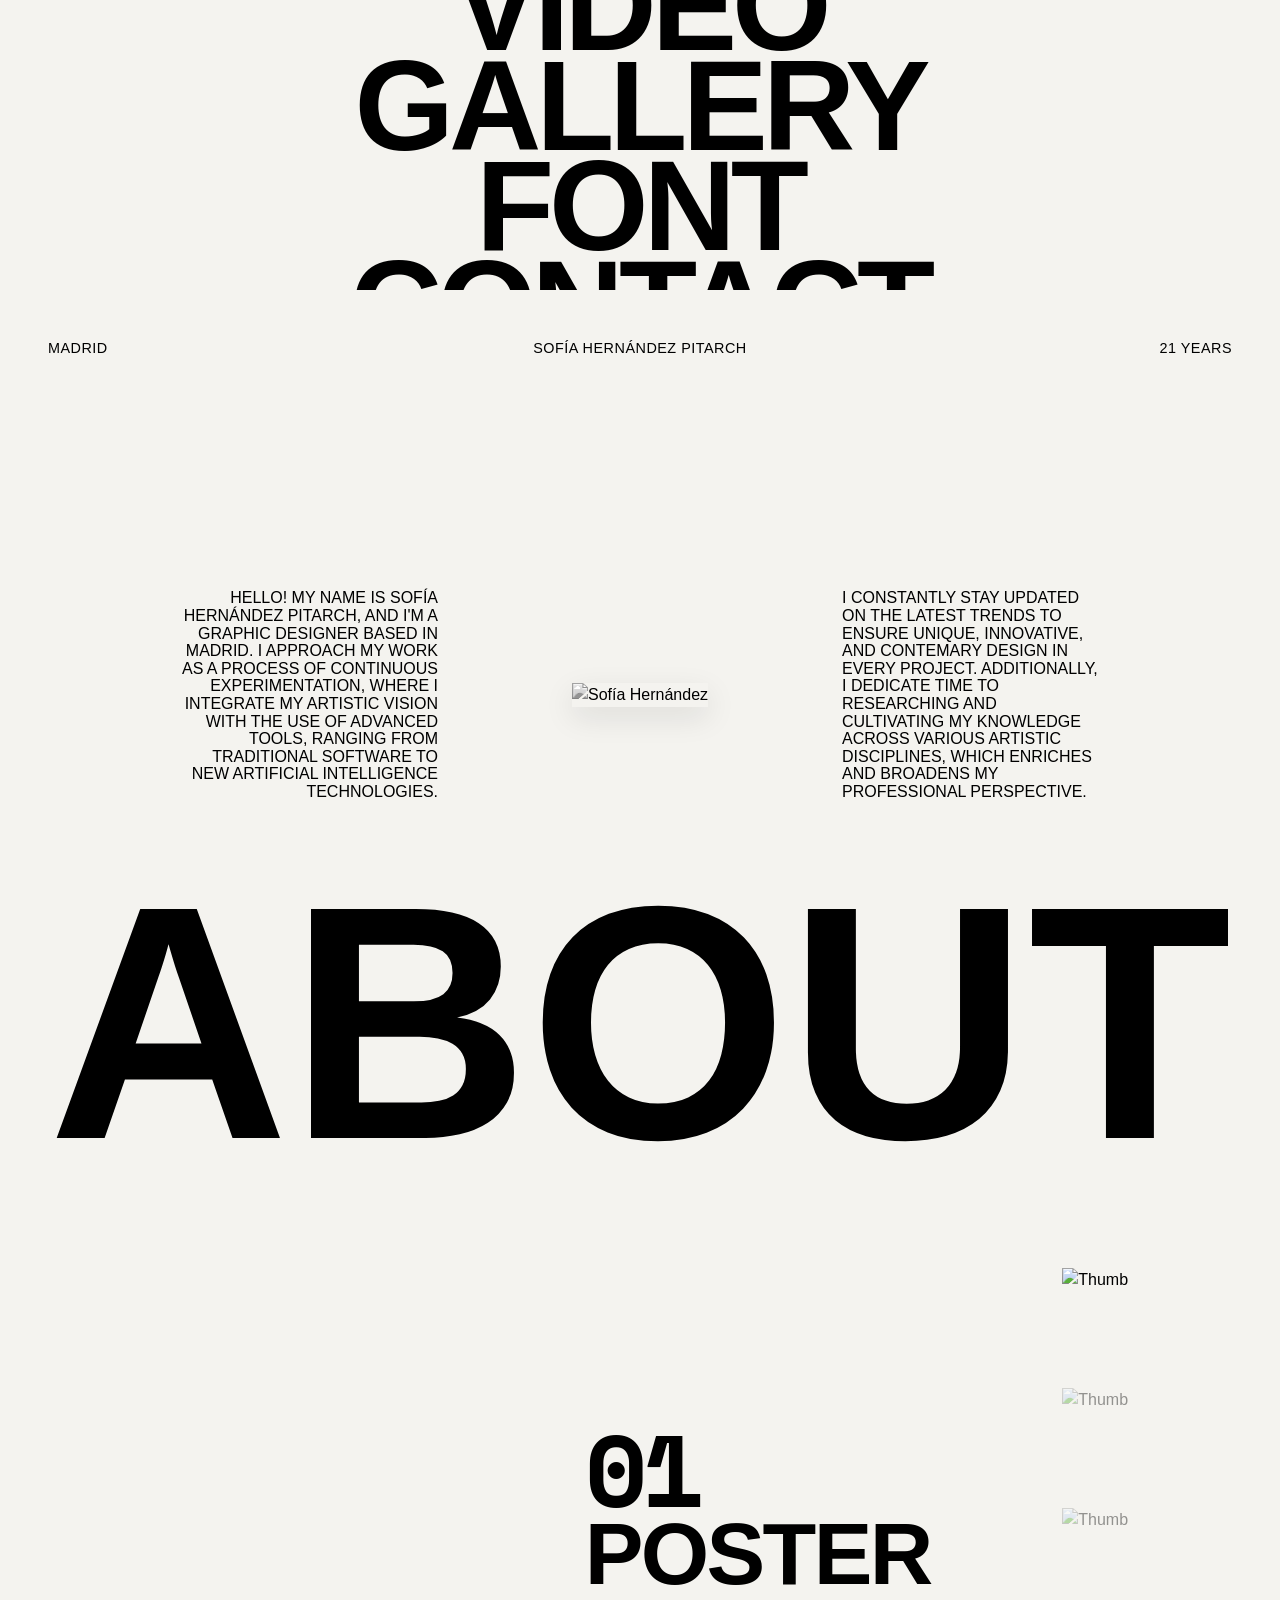
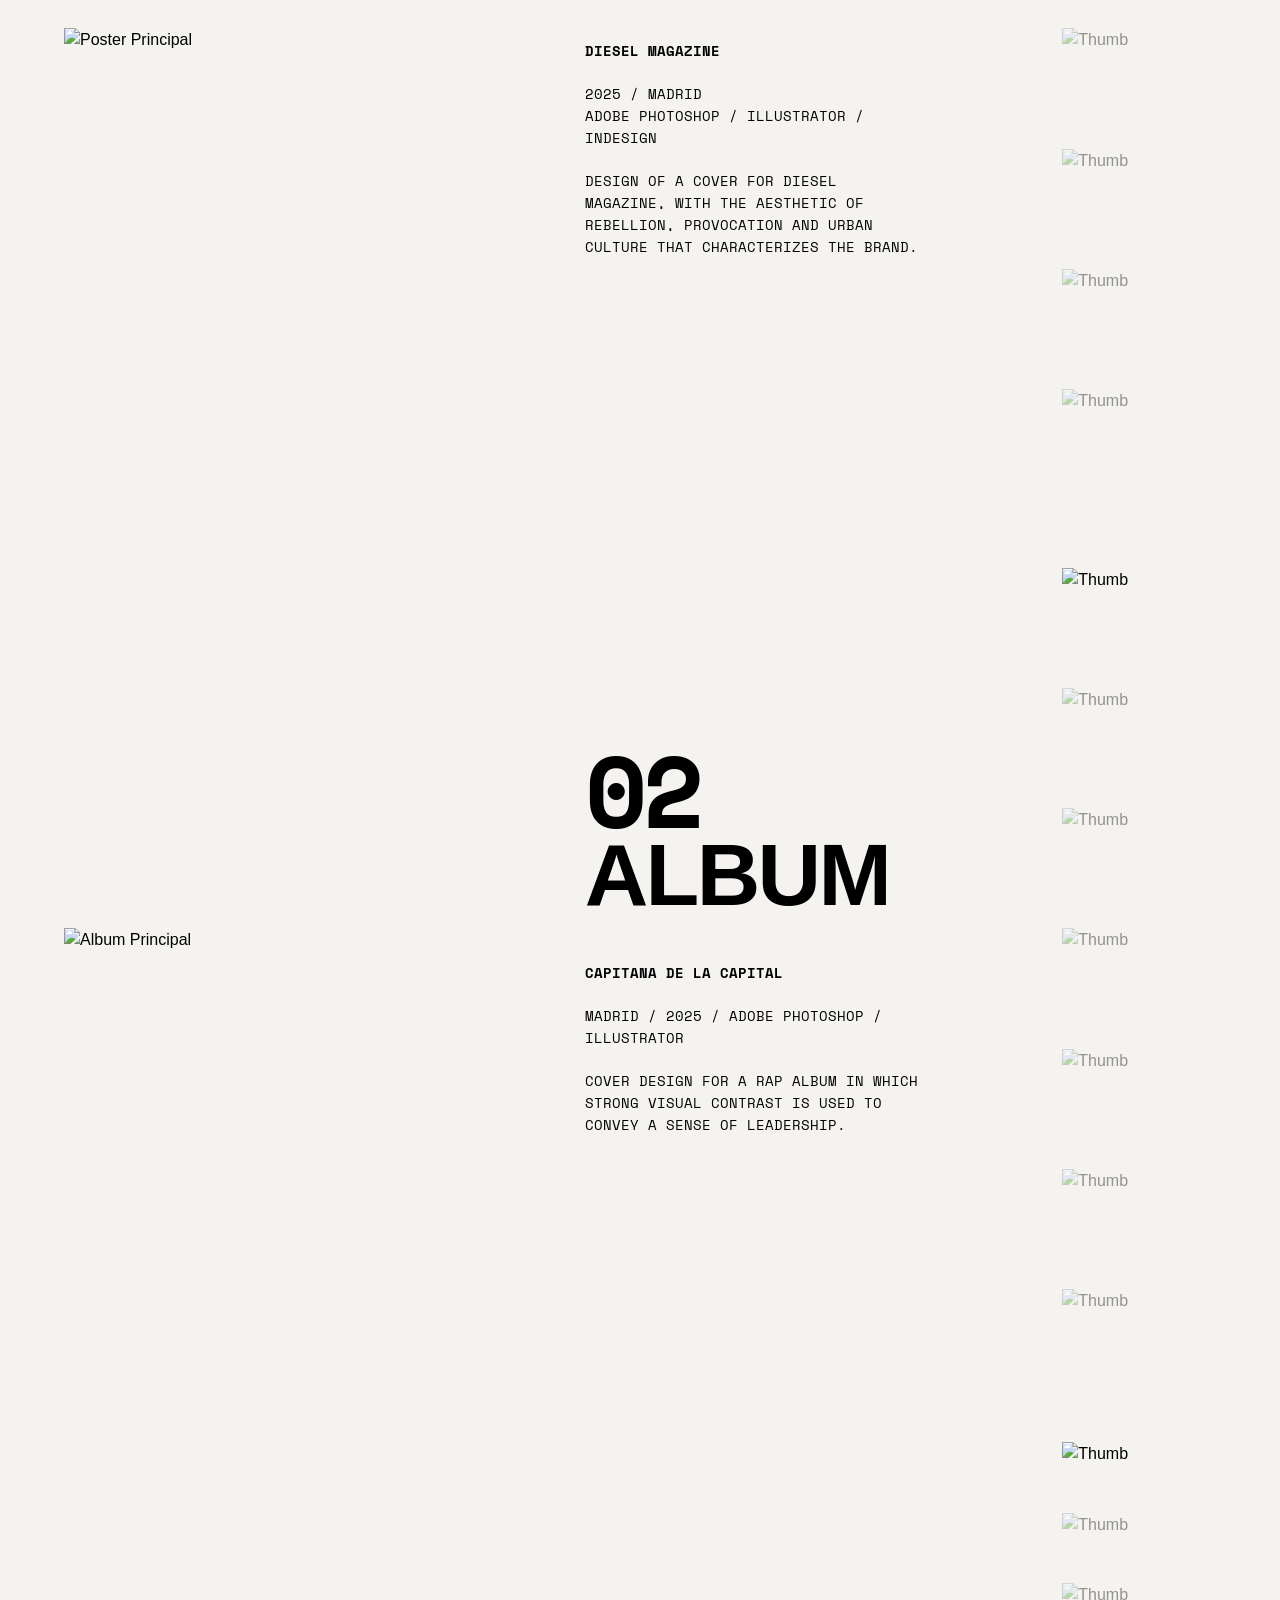
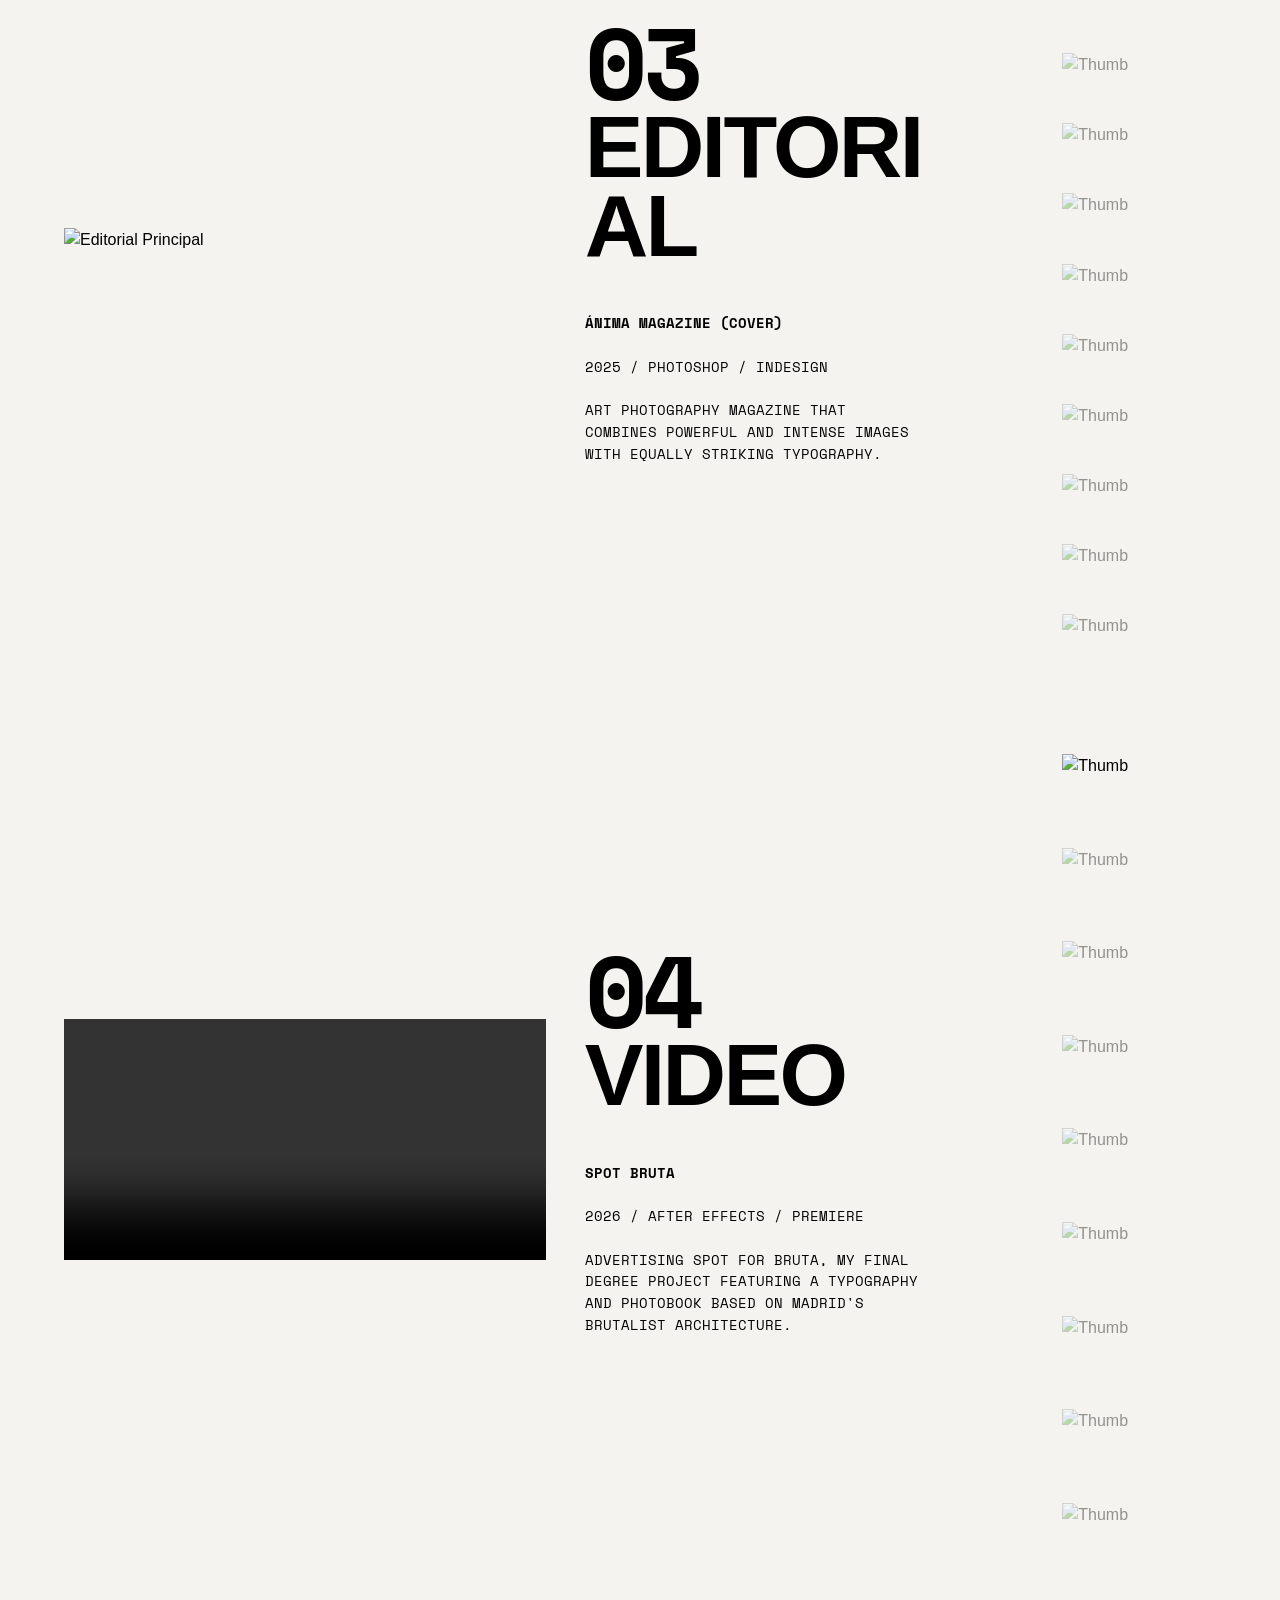
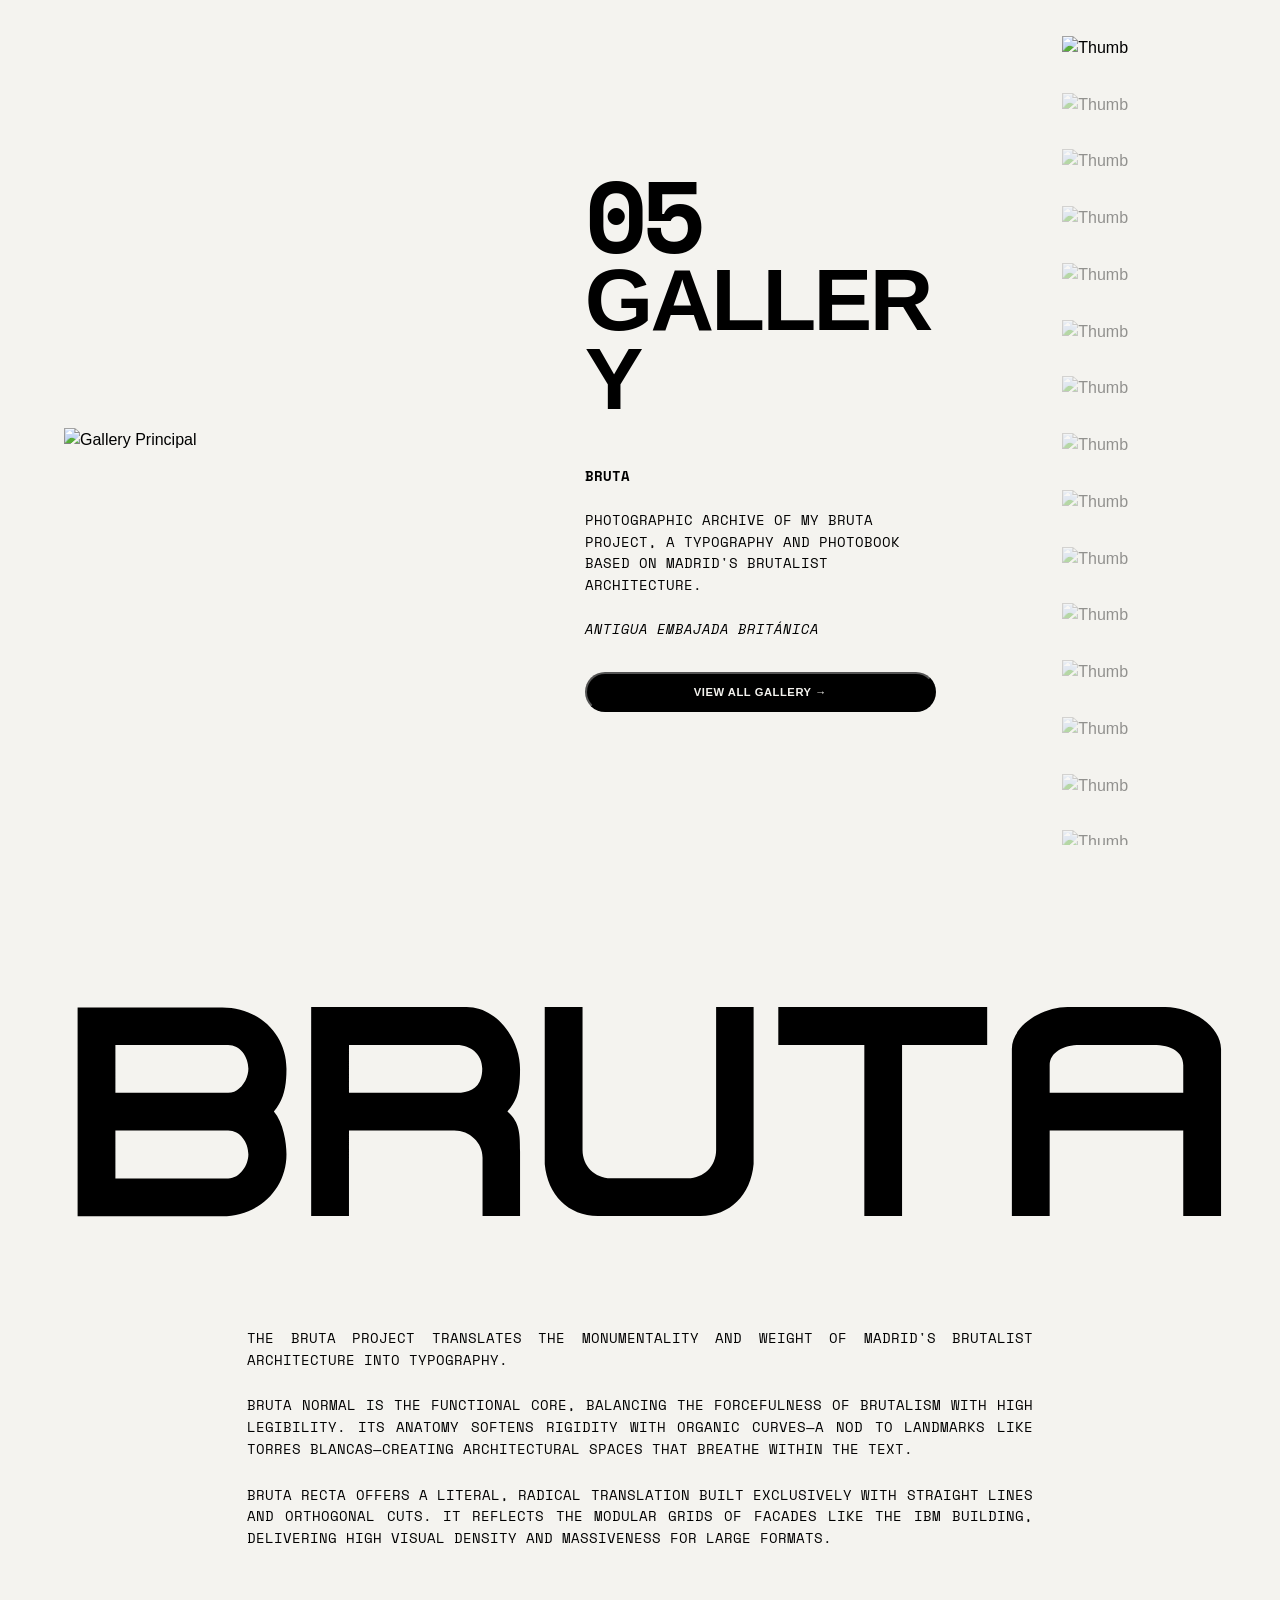
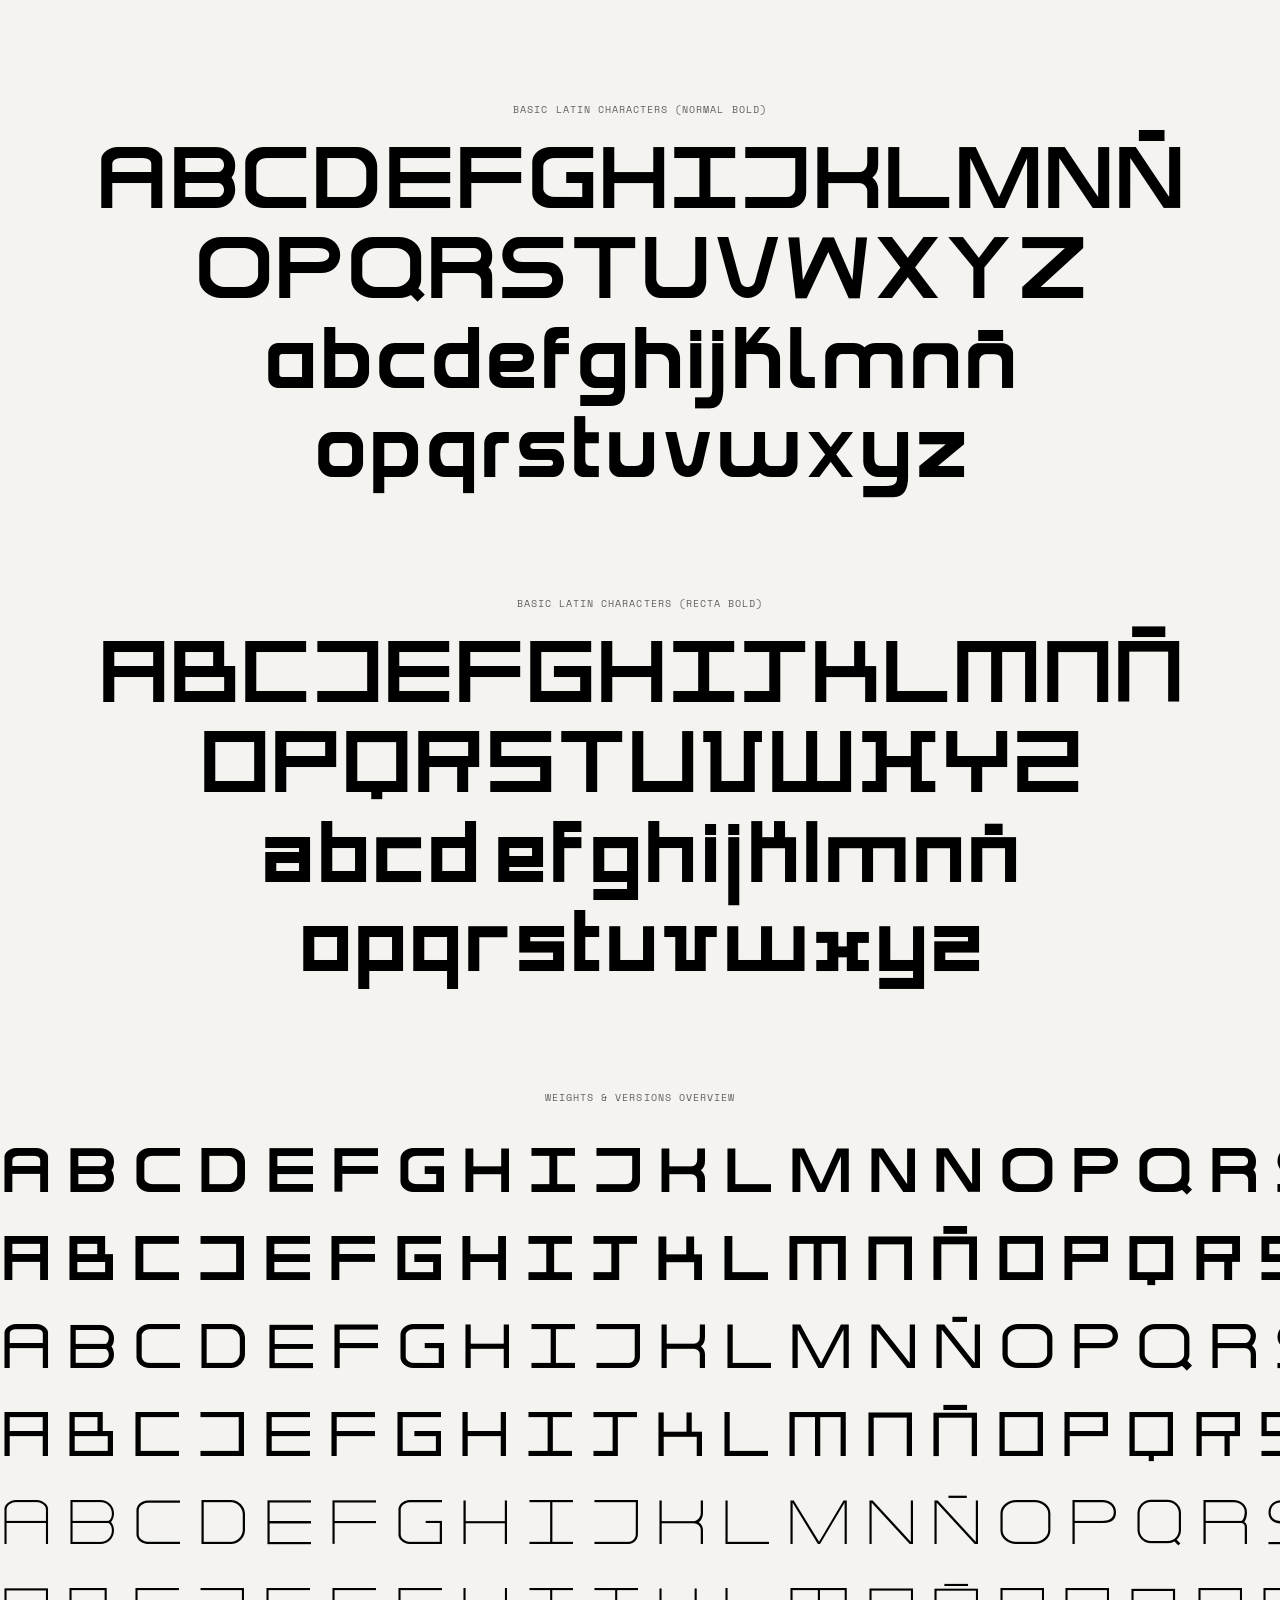
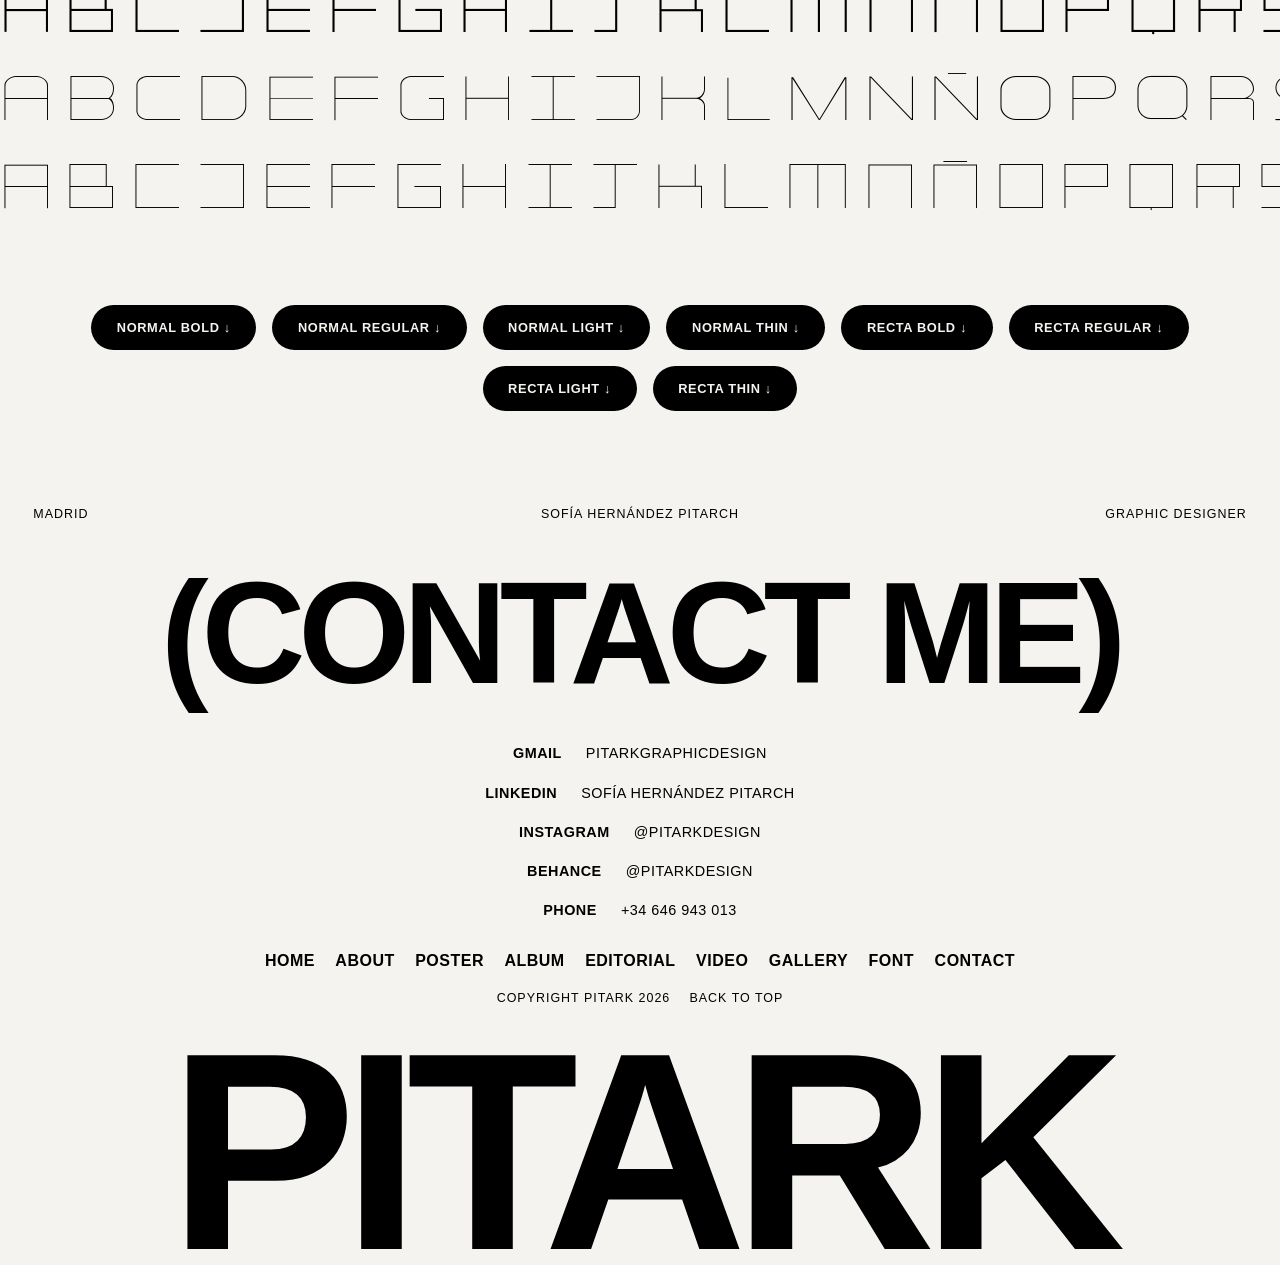
==== commit cca4c0da: "interlineado minusculas ajustado Updated line-height for .sp-alphabet class from 0.85 to 1." ====
--- a/index.html
+++ b/index.html
@@ -938,8 +938,7 @@
             }
             .sp-alphabet {
               font-size: clamp(2rem, 7vw, 10rem);
-              line-height: 0.85;
-              /* text-transform: uppercase; <--- ¡Esta línea causaba el problema! Ha sido eliminada */
+              line-height: 1; /* ¡AQUÍ ESTÁ EL CAMBIO! Pasó de 0.85 a 1 */
               margin-bottom: 2rem;
               word-break: break-all;
               letter-spacing: -0.02em;
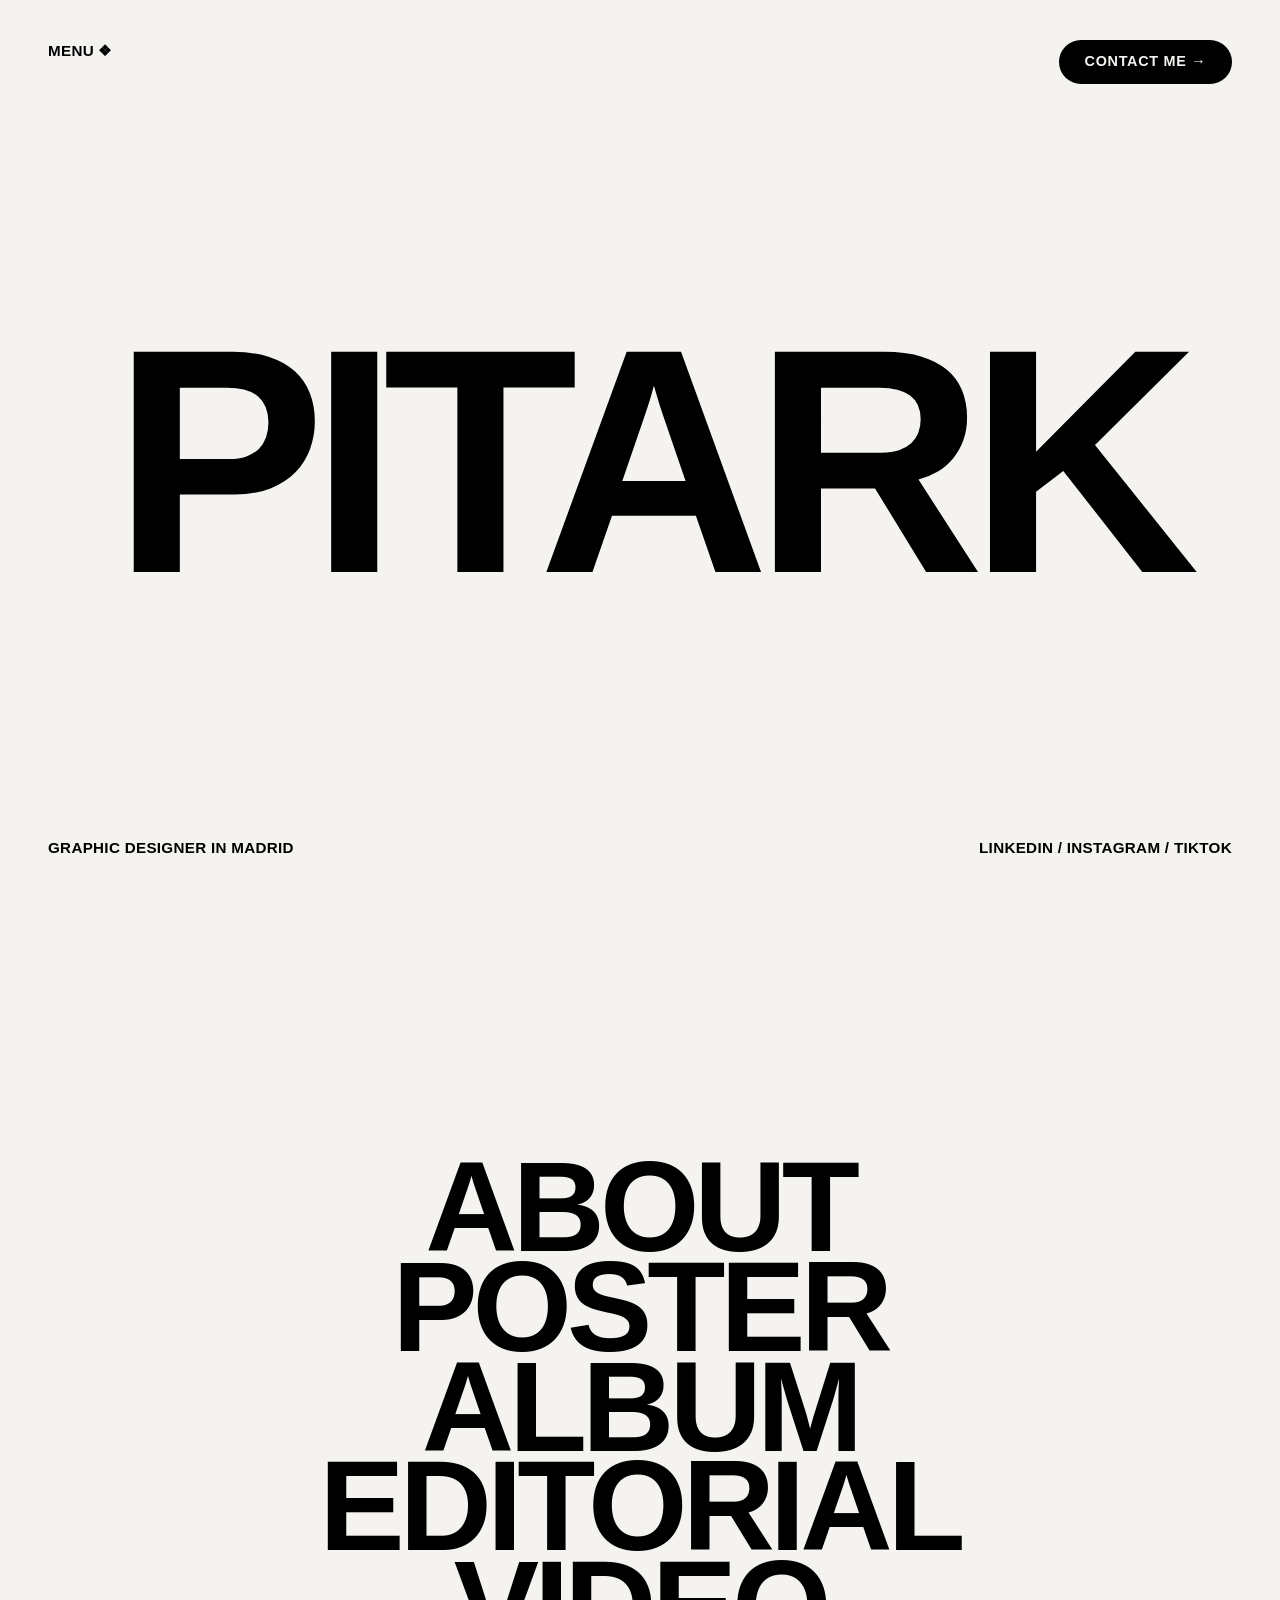
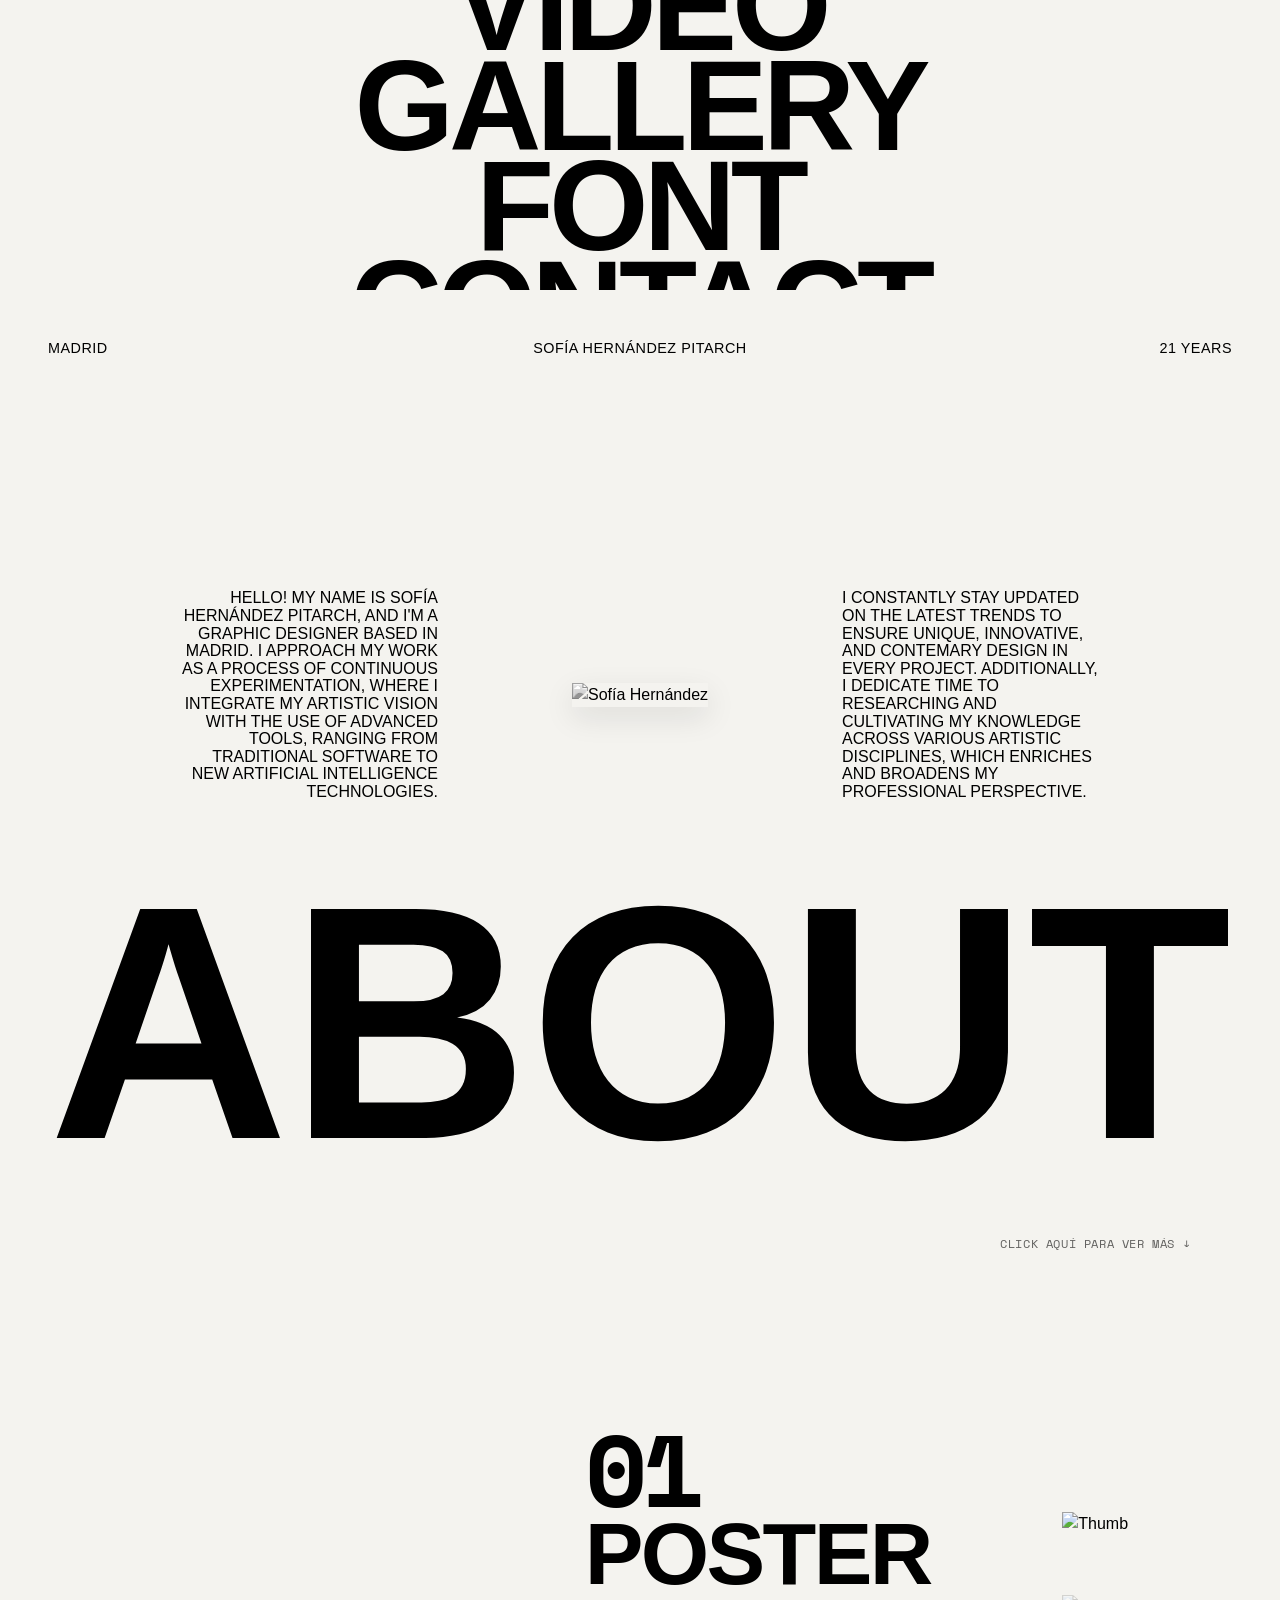
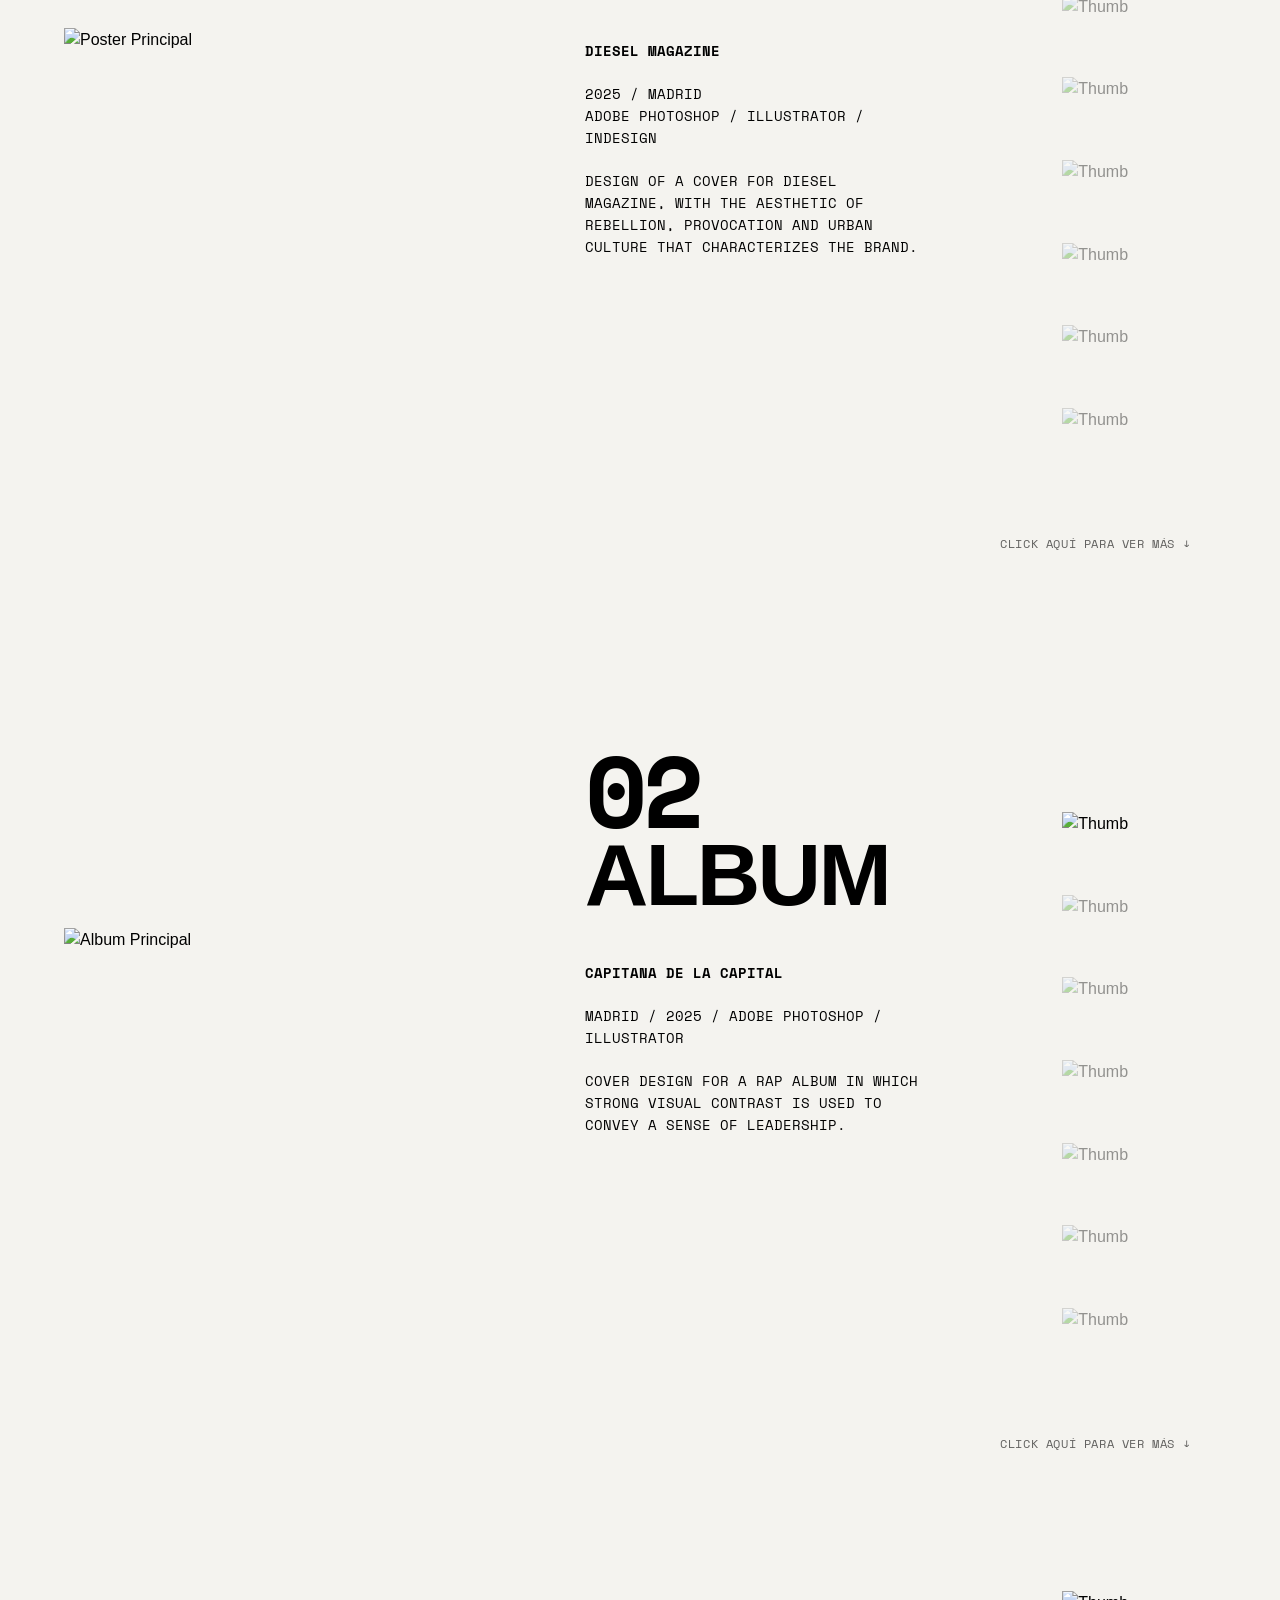
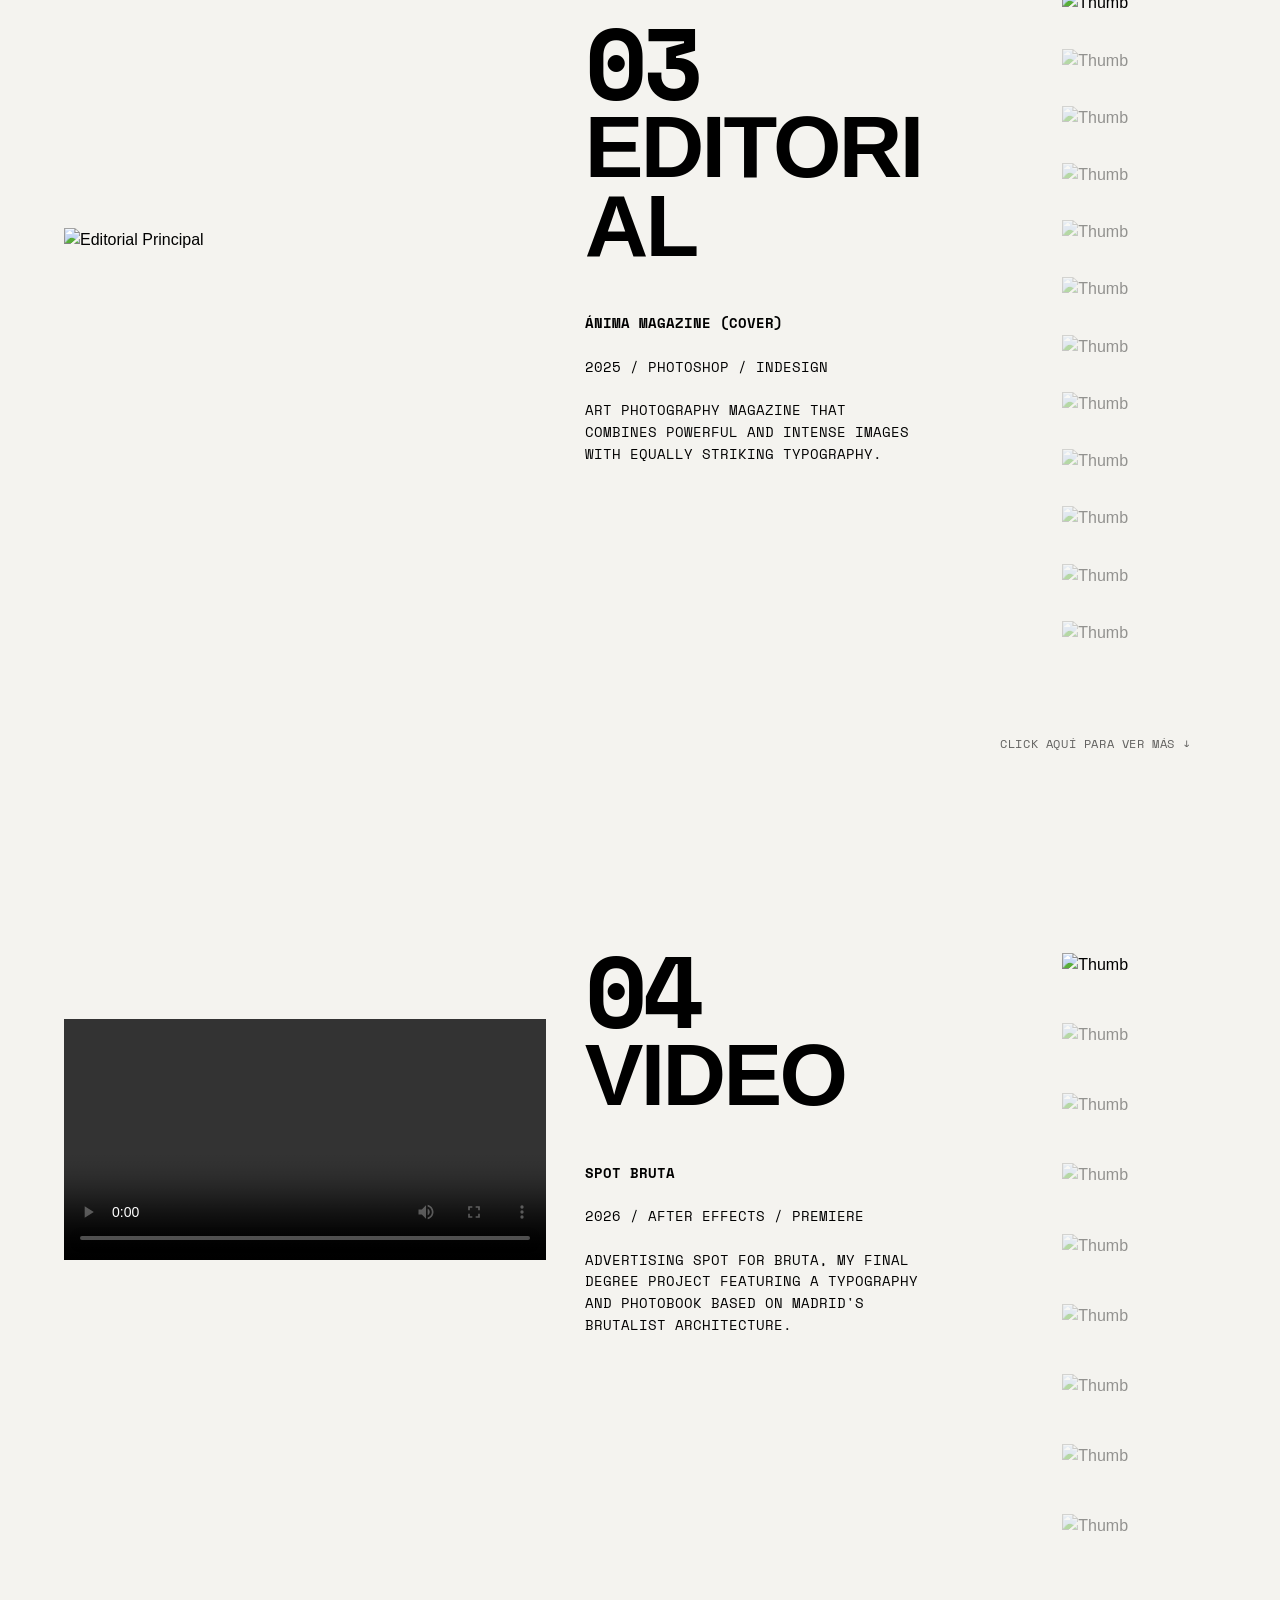
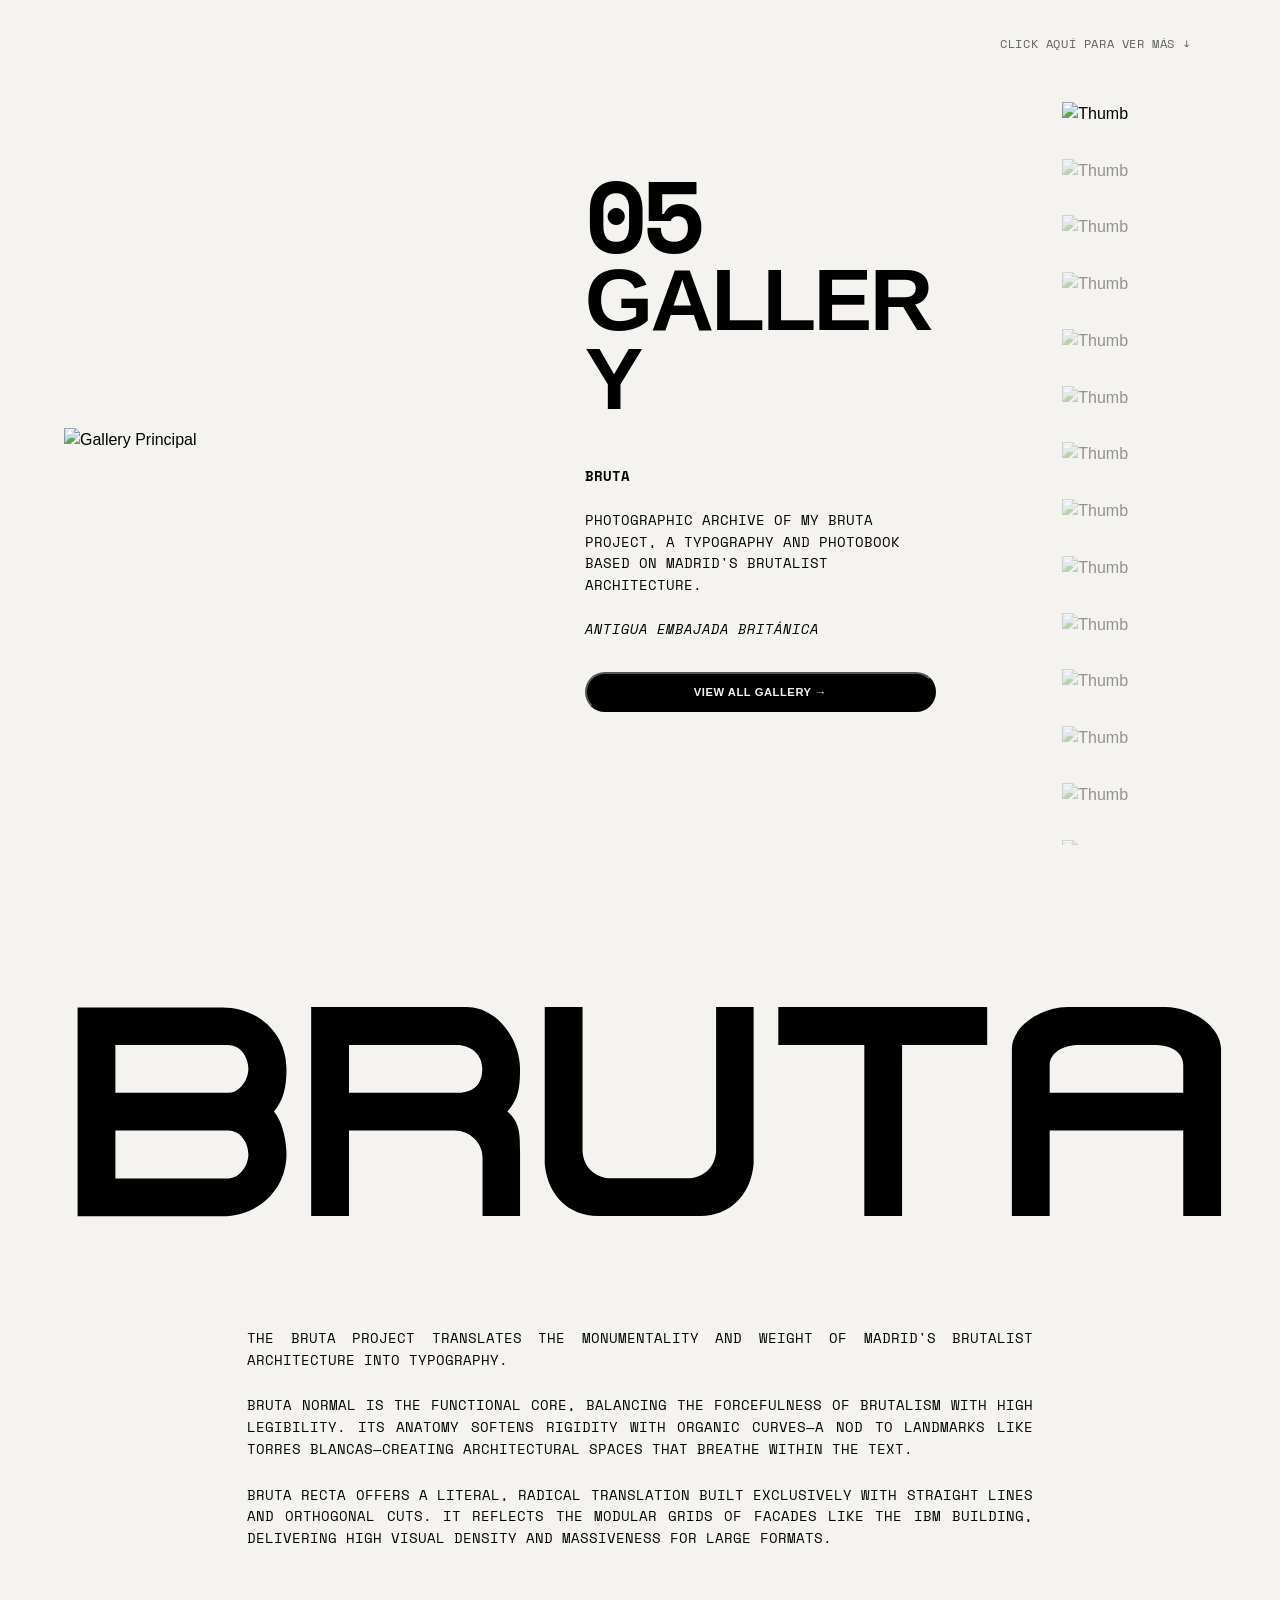
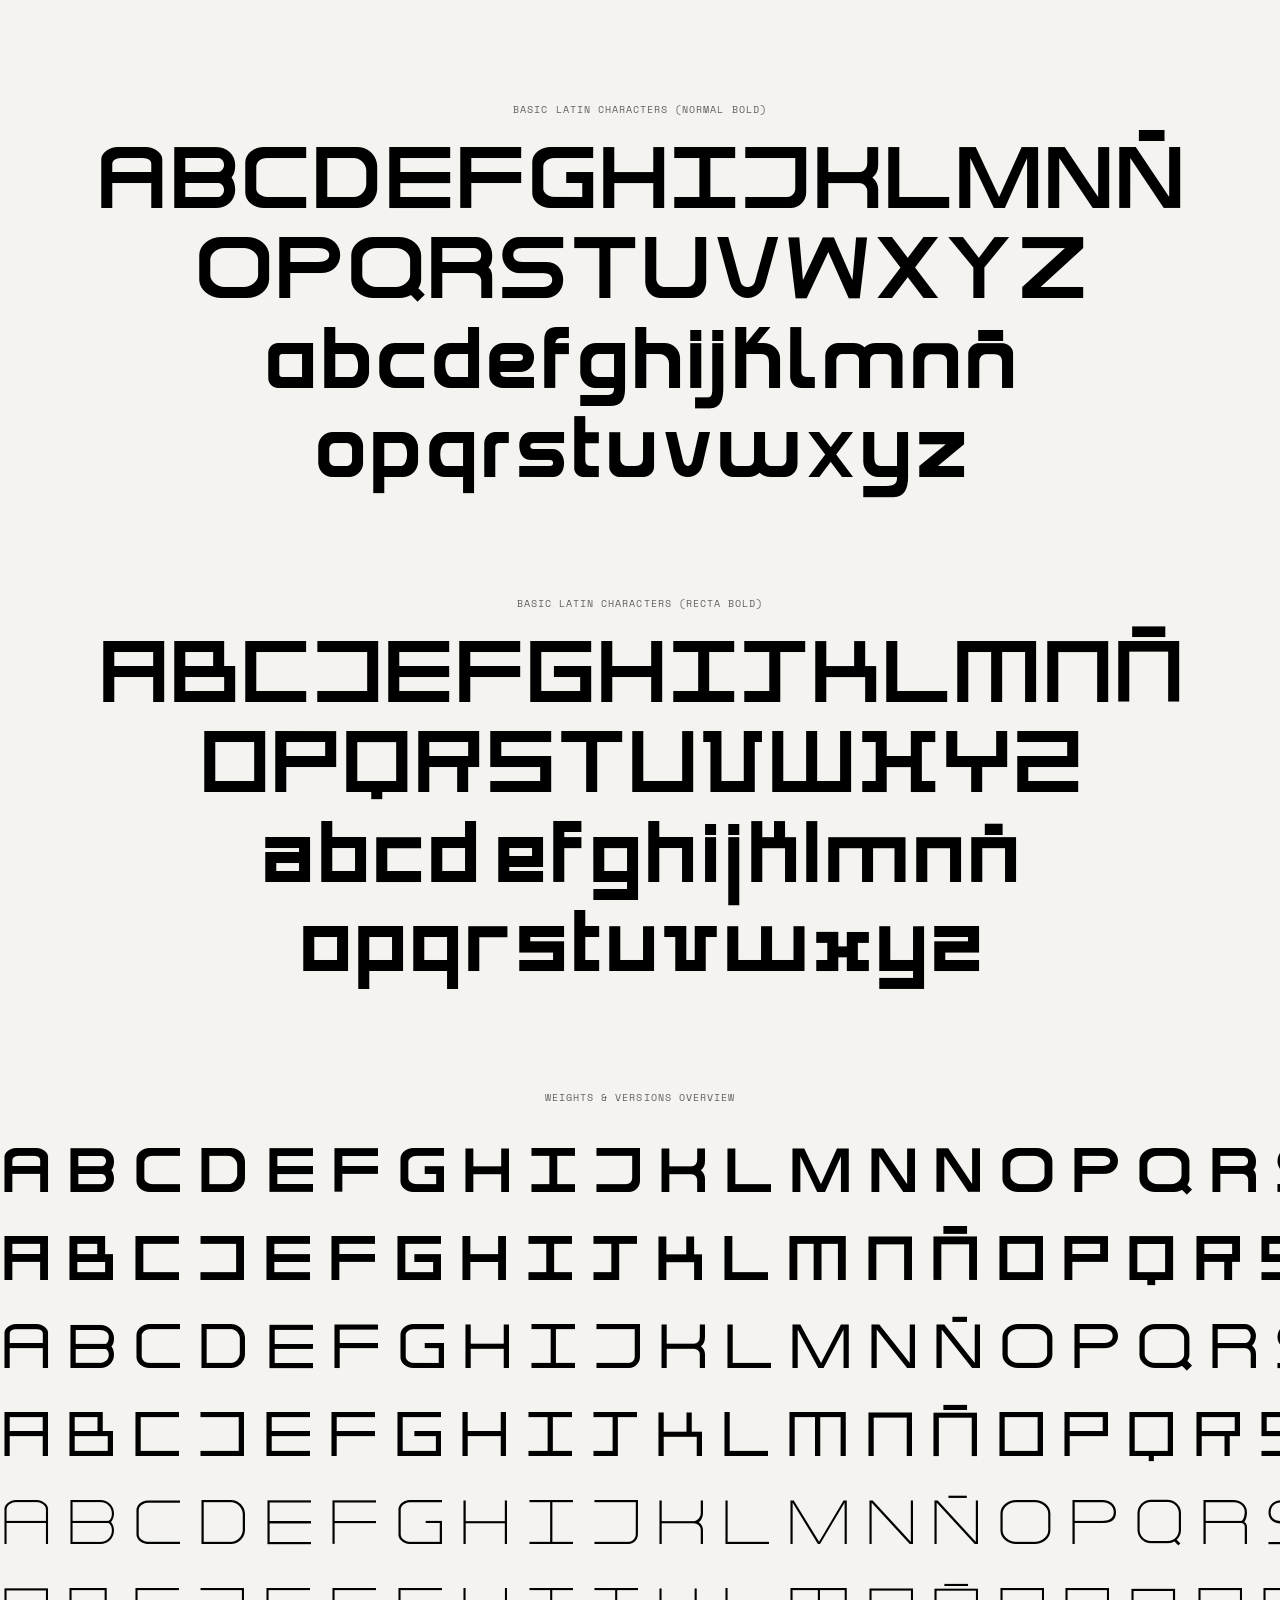
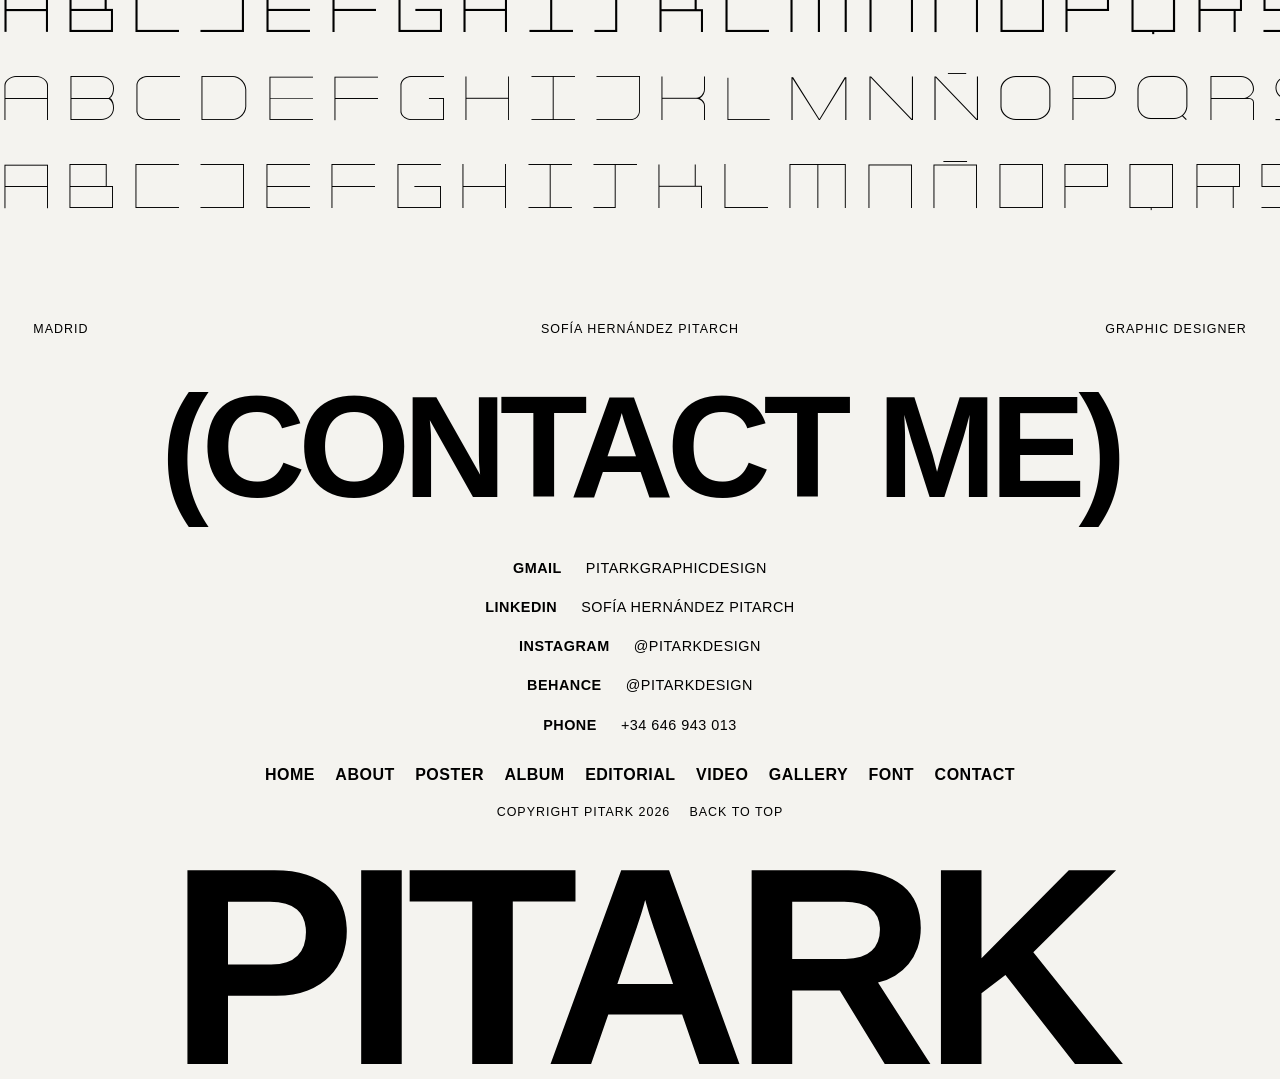
==== commit fd177803: "cambios" ====
--- a/index.html
+++ b/index.html
@@ -23,6 +23,26 @@
     />
 
     <link rel="stylesheet" href="assets/css/otros.css" />
+
+    <style>
+      /* Tipografía para los textos de la sección ABOUT */
+      .about-text {
+        font-family: "Clash Display", sans-serif;
+      }
+
+      /* Estilo para el texto de "Click aquí para ver más" sobre las miniaturas */
+      .click-hint {
+        width: 100%;
+        flex-basis: 100%;
+        text-align: center;
+        font-family: "Space Mono", monospace;
+        font-size: 0.75rem;
+        text-transform: uppercase;
+        margin-bottom: 1rem;
+        opacity: 0.6;
+        letter-spacing: 0.05em;
+      }
+    </style>
   </head>
 
   <body>
@@ -164,6 +184,7 @@
             </div>
           </div>
           <div class="showcase-right">
+            <div class="click-hint">CLICK AQUÍ PARA VER MÁS &darr;</div>
             <button
               class="sc-thumb active"
               data-type="img"
@@ -260,6 +281,7 @@
             </div>
           </div>
           <div class="showcase-right">
+            <div class="click-hint">CLICK AQUÍ PARA VER MÁS &darr;</div>
             <button
               class="sc-thumb active"
               data-type="img"
@@ -365,6 +387,7 @@
             </div>
           </div>
           <div class="showcase-right">
+            <div class="click-hint">CLICK AQUÍ PARA VER MÁS &darr;</div>
             <button
               class="sc-thumb active"
               data-type="img"
@@ -522,6 +545,7 @@
             </div>
           </div>
           <div class="showcase-right">
+            <div class="click-hint">CLICK AQUÍ PARA VER MÁS &darr;</div>
             <button
               class="sc-thumb active"
               data-type="vid"
@@ -649,7 +673,7 @@
             <button id="viewAllGalleryBtn" class="pill-btn" style="margin-top: 2rem; font-size: 0.7rem; padding: 0.6rem 1.2rem;">VIEW ALL GALLERY &rarr;</button>
           </div>
           <div class="showcase-right">
-            
+            <div class="click-hint">CLICK AQUÍ PARA VER MÁS &darr;</div>
             <button class="sc-thumb active" data-type="img" data-src="https://ik.imagekit.io/sofiahernandez/Portfolio/antigua_embajada_dos.png?updatedAt=1788097037881" data-desc="<strong>BRUTA</strong><br><br>PHOTOGRAPHIC ARCHIVE OF MY BRUTA PROJECT, A TYPOGRAPHY AND PHOTOBOOK BASED ON MADRID'S BRUTALIST ARCHITECTURE.<br><br><em>Antigua Embajada Británica</em>">
               <img src="https://ik.imagekit.io/sofiahernandez/Portfolio/antigua_embajada_dos.png?updatedAt=1788097037881" alt="Thumb"/>
             </button>
@@ -990,31 +1014,6 @@
             .w-rl { font-family: 'BrutaRecta', sans-serif; font-weight: 300; }
             .w-rr { font-family: 'BrutaRecta', sans-serif; font-weight: 400; }
             .w-rb { font-family: 'BrutaRecta', sans-serif; font-weight: 700; }
-
-            .sp-downloads {
-              margin-top: 5rem;
-              display: flex;
-              gap: 1rem;
-              justify-content: center;
-              flex-wrap: wrap;
-              padding: 0 2rem;
-            }
-            .sp-btn {
-              background: #000;
-              color: #f4f3ef !important;
-              padding: 0.8rem 1.6rem;
-              border-radius: 50px;
-              text-decoration: none;
-              font-weight: 600;
-              font-size: 0.8rem;
-              font-family: "Clash Display", sans-serif;
-              transition: opacity 0.3s, transform 0.3s;
-              letter-spacing: 0.05em;
-            }
-            .sp-btn:hover {
-              opacity: 0.8;
-              transform: translateY(-2px);
-            }
             
             .gallery-overlay {
               position: fixed;
@@ -1152,18 +1151,6 @@
                 a b c d e f g h i j k l m n ñ o p q r s t u v w x y z&nbsp;
               </div>
             </div>
-          </div>
-
-          <div class="sp-downloads">
-            <a href="assets/fonts/BRUTANORMAL-Bold.otf" download class="sp-btn">NORMAL BOLD &darr;</a>
-            <a href="assets/fonts/BRUTANORMAL-Regular.otf" download class="sp-btn">NORMAL REGULAR &darr;</a>
-            <a href="assets/fonts/BRUTANORMAL-Light.otf" download class="sp-btn">NORMAL LIGHT &darr;</a>
-            <a href="assets/fonts/BRUTANORMAL-Thin.otf" download class="sp-btn">NORMAL THIN &darr;</a>
-            
-            <a href="assets/fonts/BRUTARECTA-Bold.otf" download class="sp-btn">RECTA BOLD &darr;</a>
-            <a href="assets/fonts/BRUTARECTA-Regular.otf" download class="sp-btn">RECTA REGULAR &darr;</a>
-            <a href="assets/fonts/BRUTARECTA-Light.otf" download class="sp-btn">RECTA LIGHT &darr;</a>
-            <a href="assets/fonts/BRUTARECTA-Thin.otf" download class="sp-btn">RECTA THIN &darr;</a>
           </div>
         </section>
       </div>
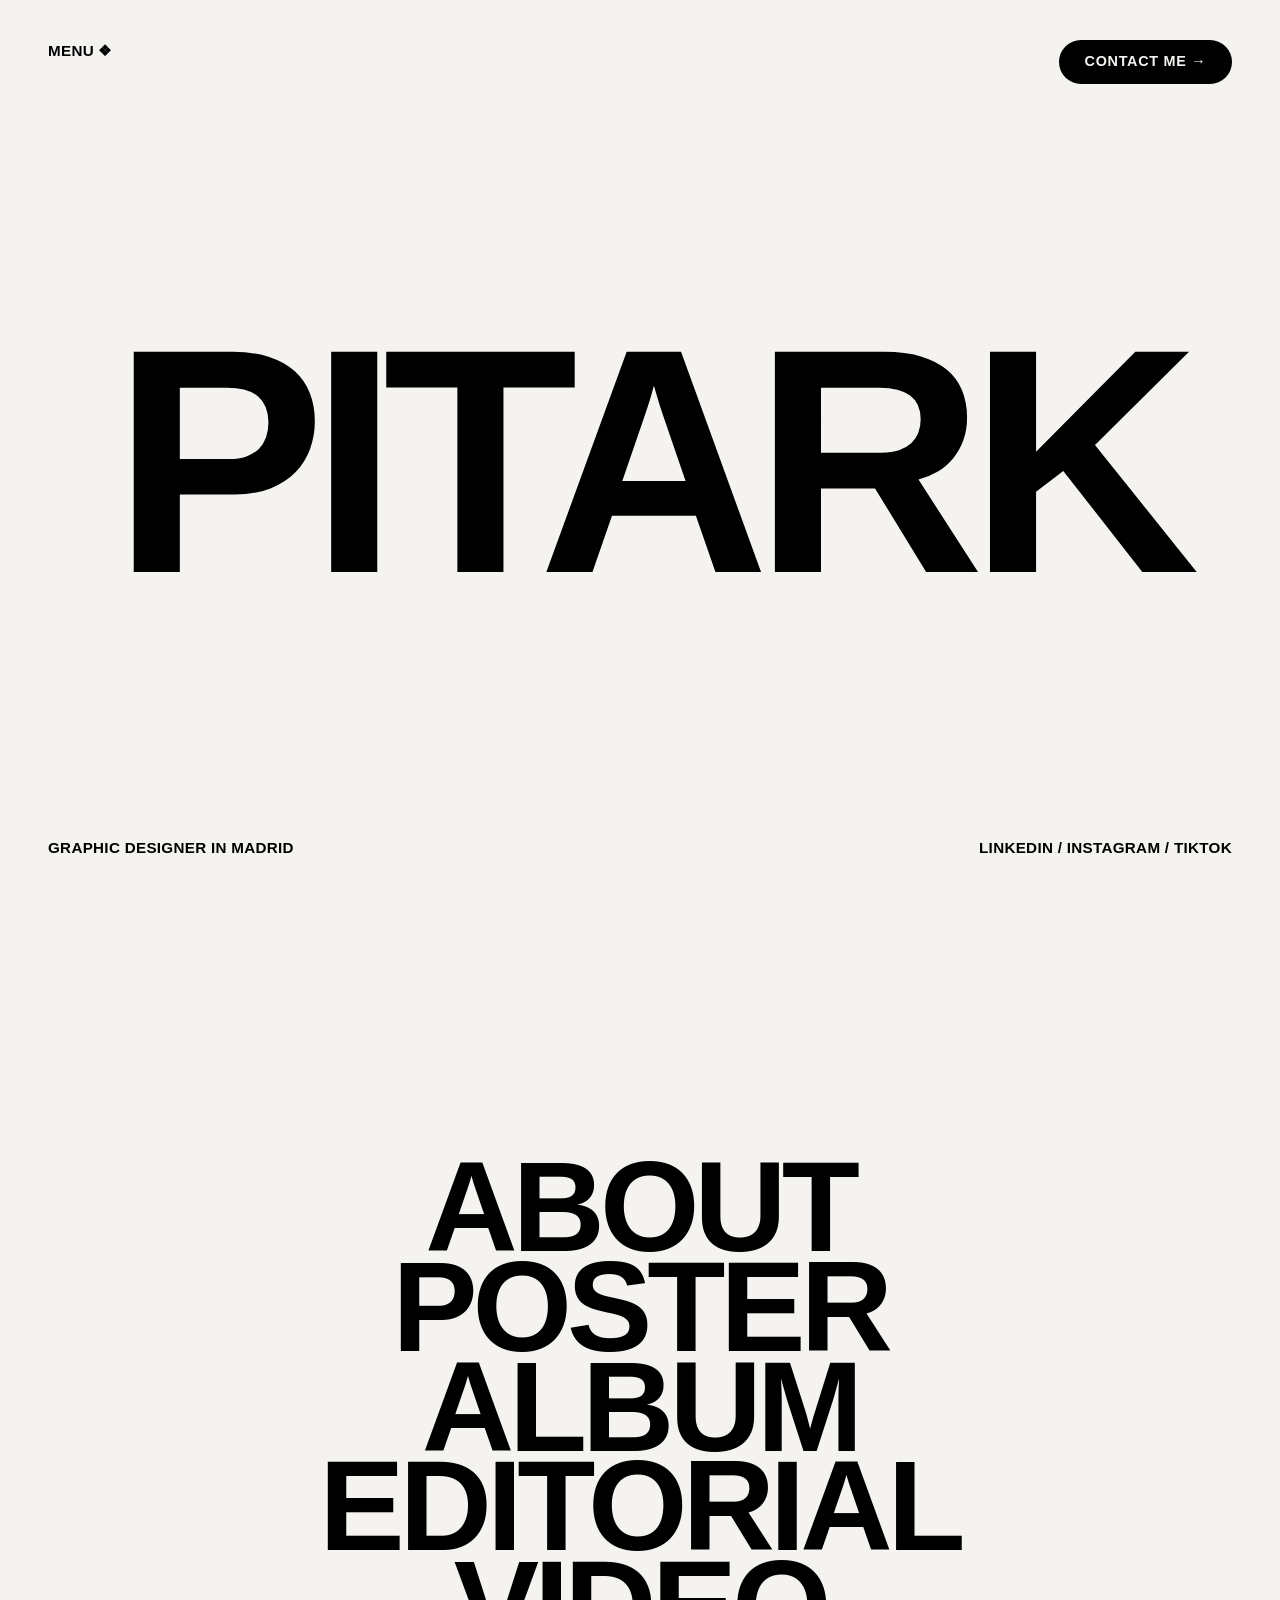
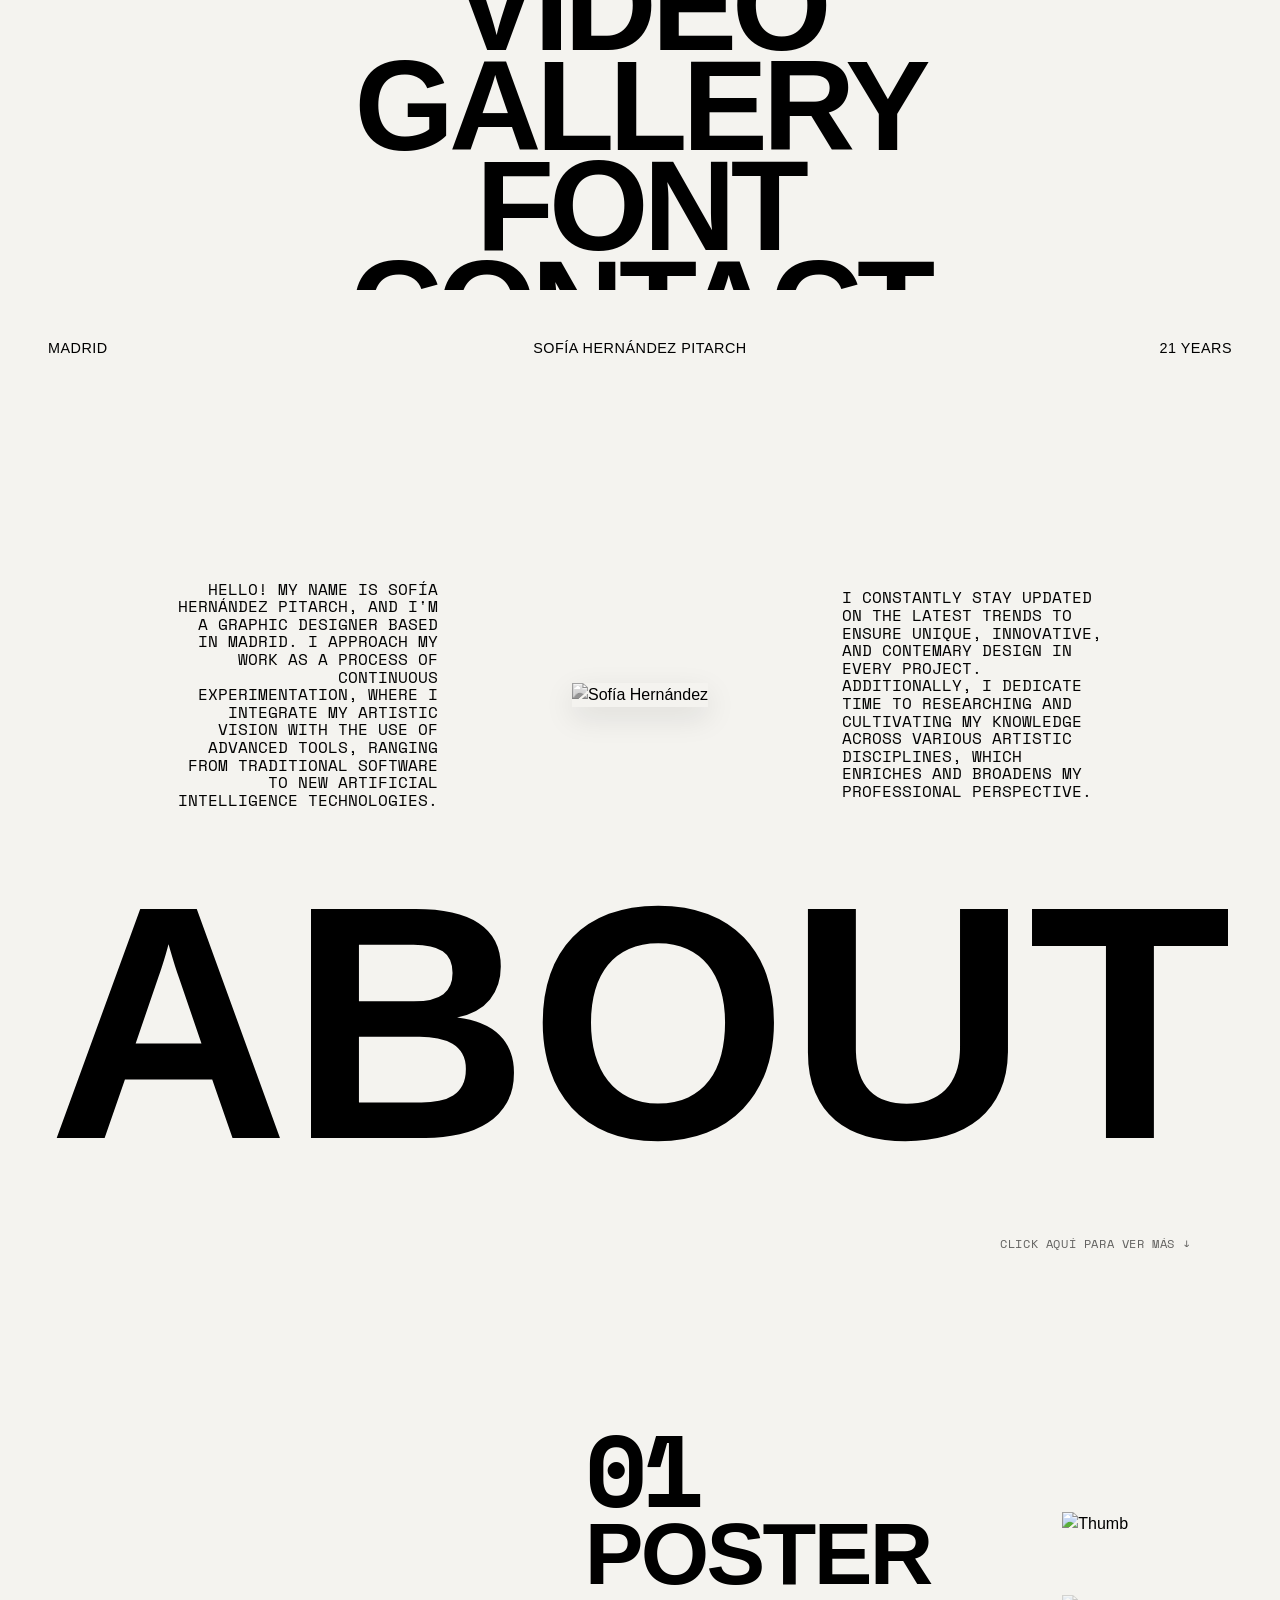
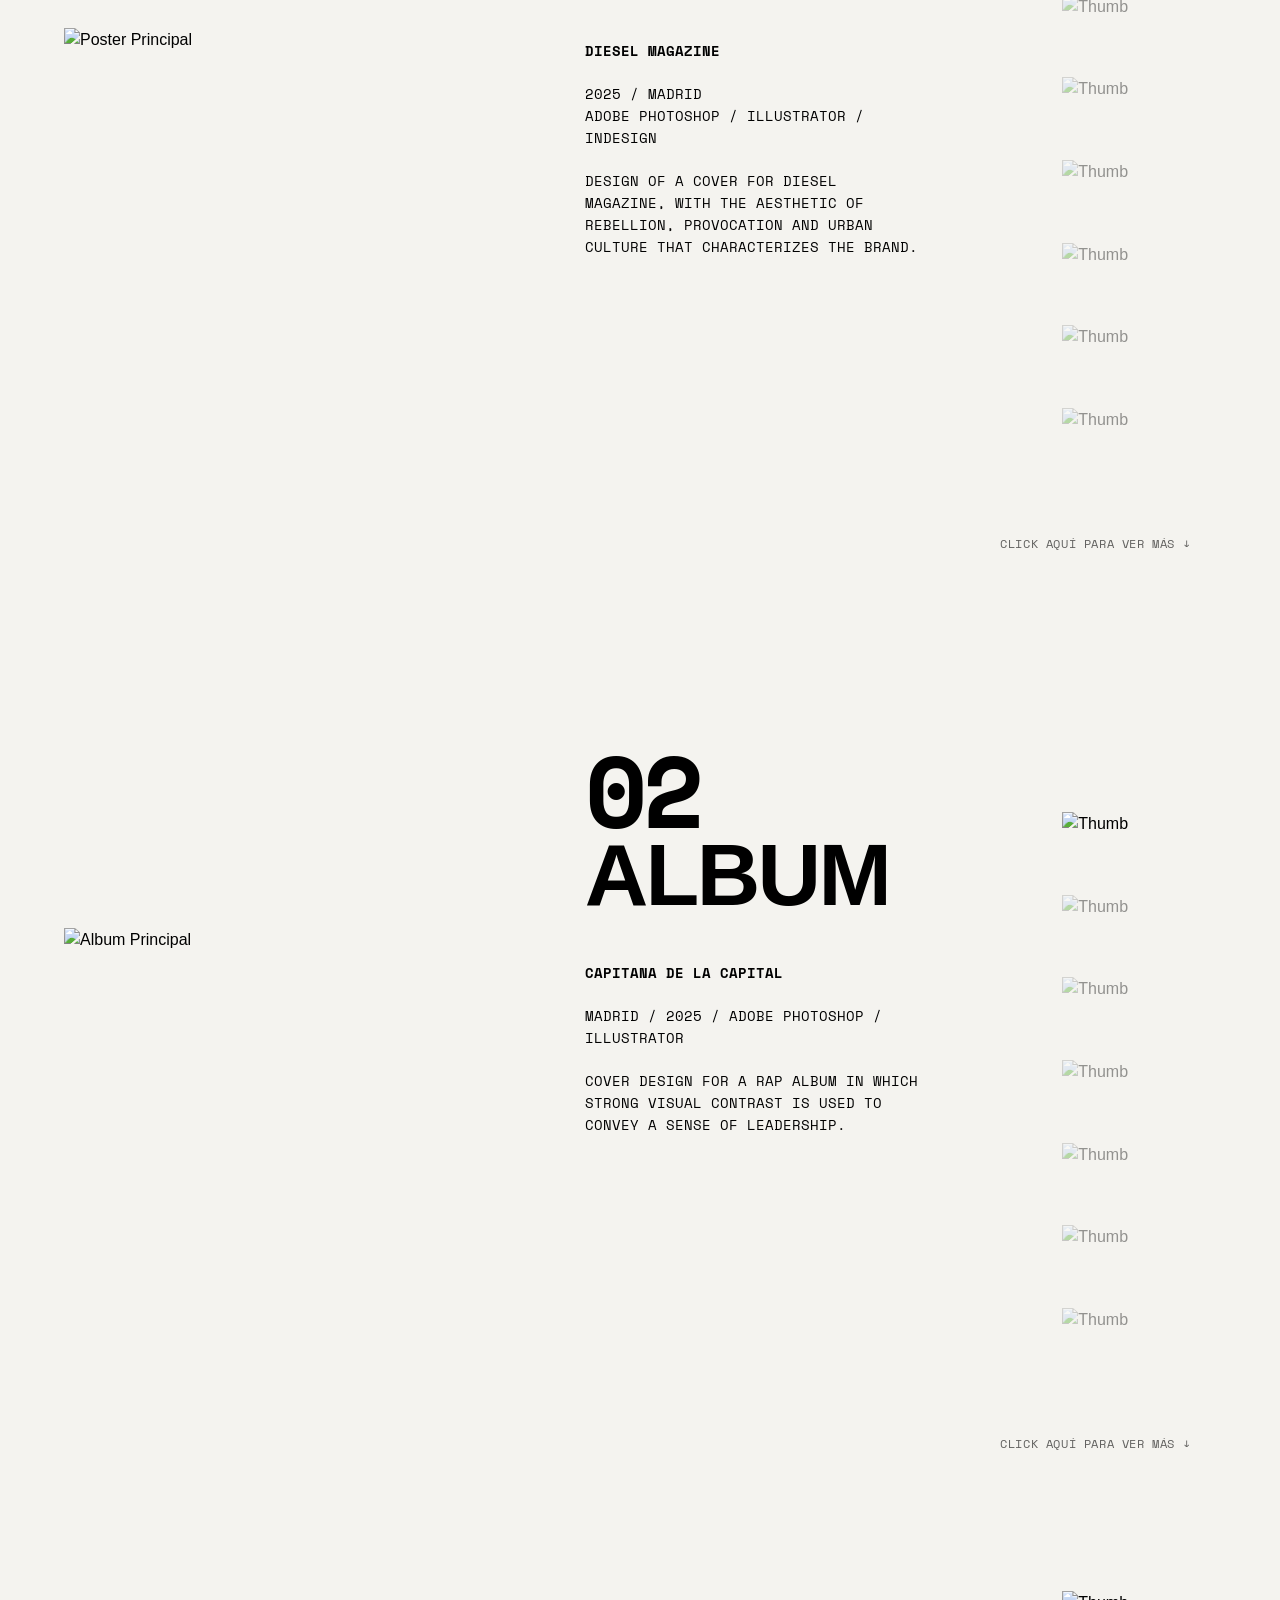
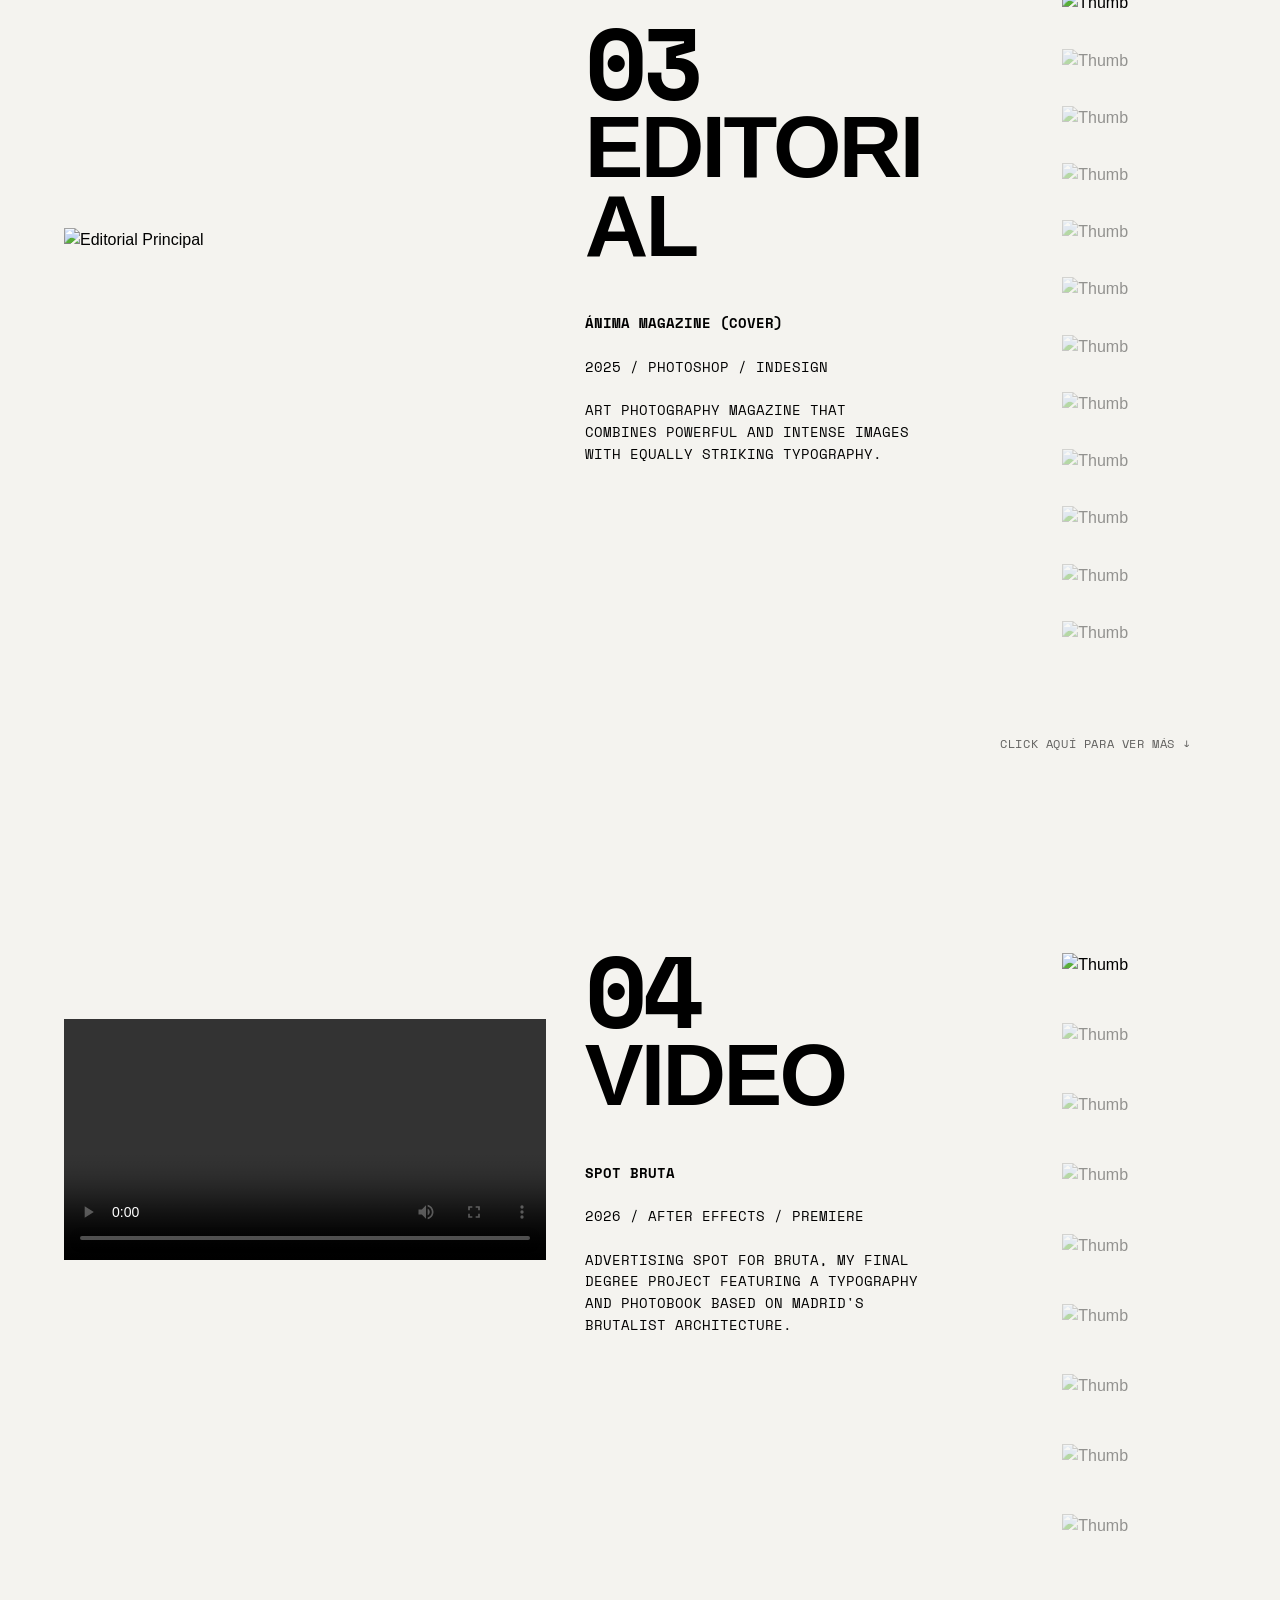
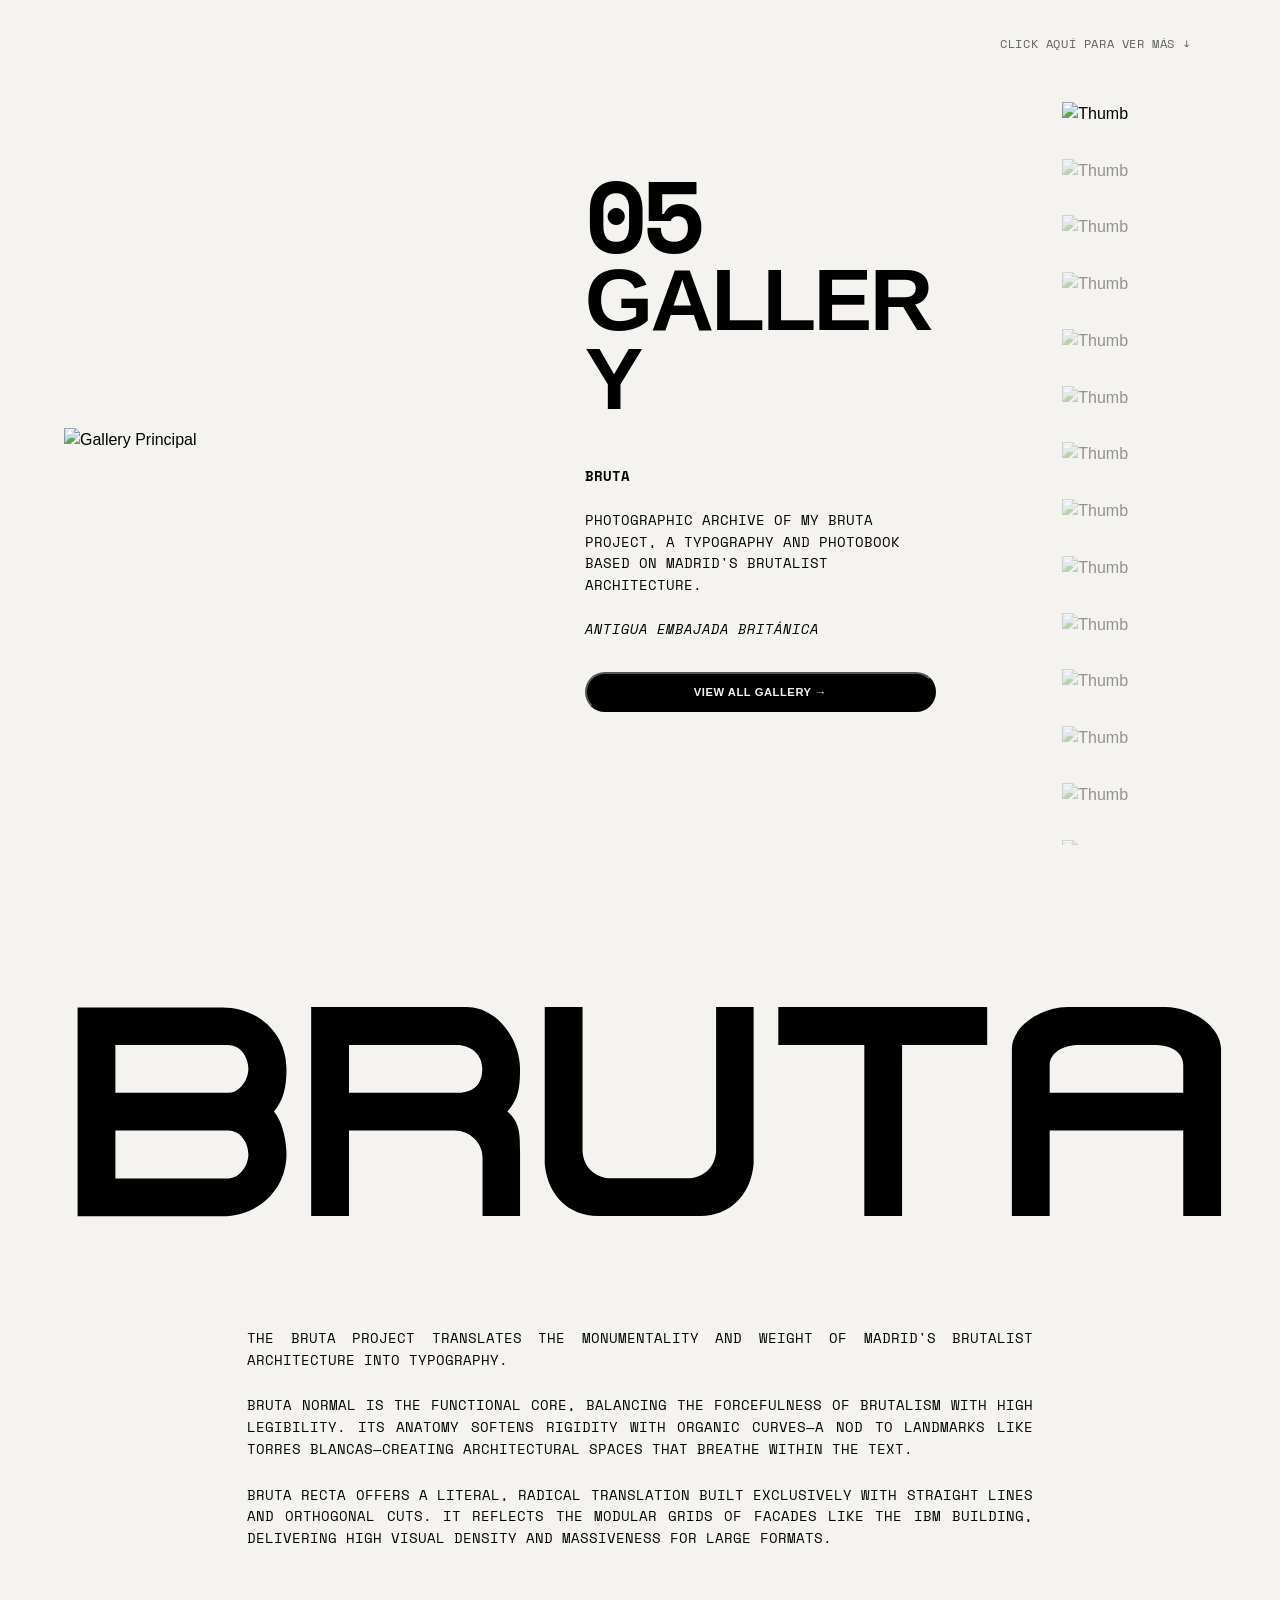
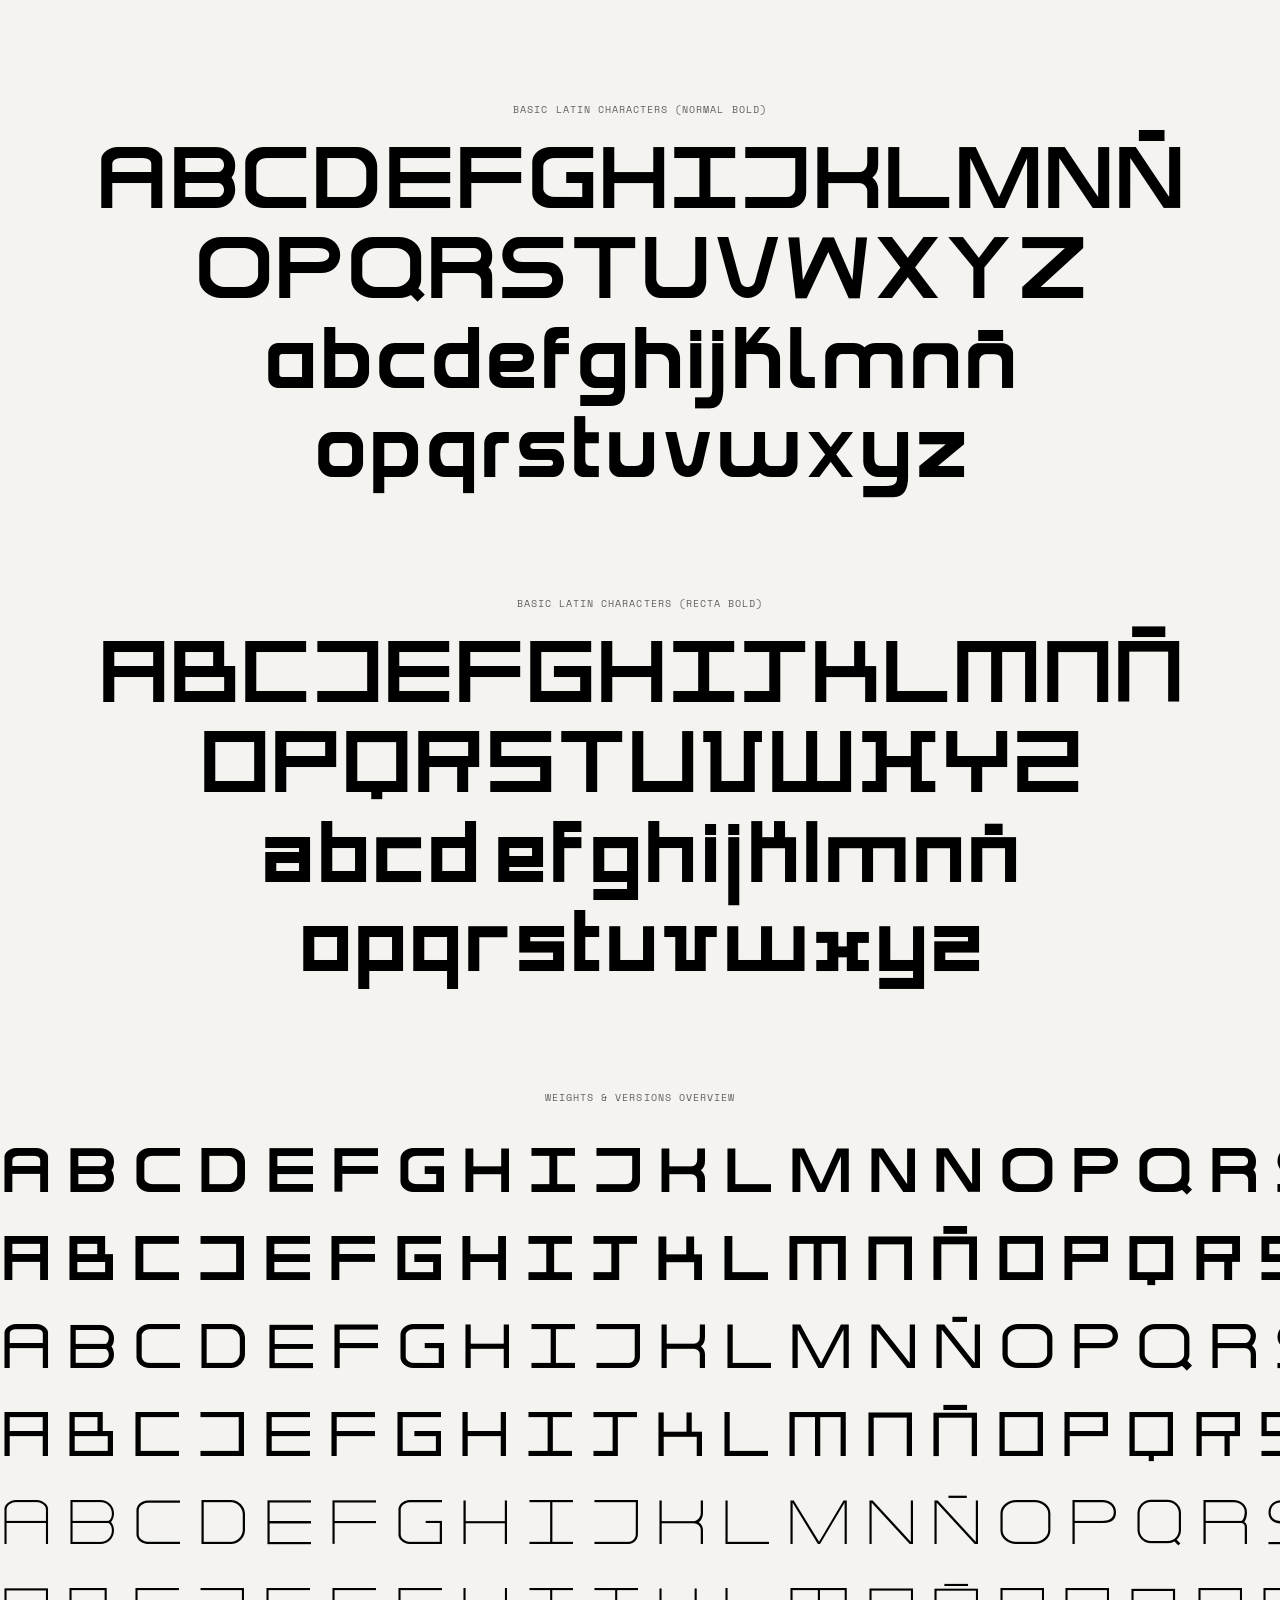
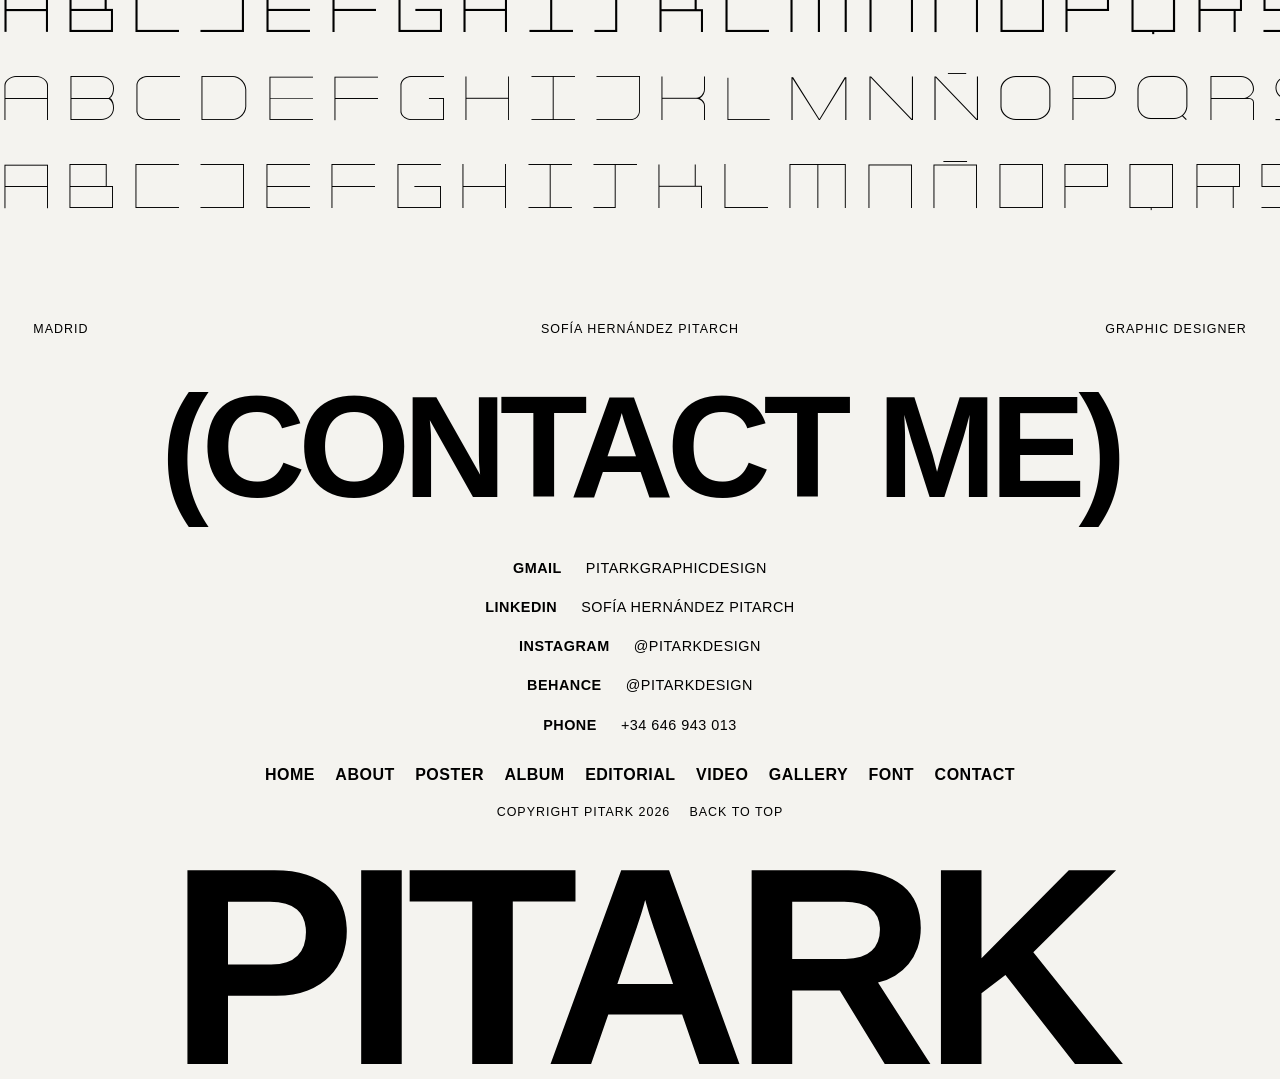
==== commit a53a6bbf: "cambios 2" ====
--- a/index.html
+++ b/index.html
@@ -25,9 +25,9 @@
     <link rel="stylesheet" href="assets/css/otros.css" />
 
     <style>
-      /* Tipografía para los textos de la sección ABOUT */
+      /* Tipografía para los textos de la sección ABOUT (ahora coincide con el resto) */
       .about-text {
-        font-family: "Clash Display", sans-serif;
+        font-family: "Space Mono", monospace;
       }
 
       /* Estilo para el texto de "Click aquí para ver más" sobre las miniaturas */
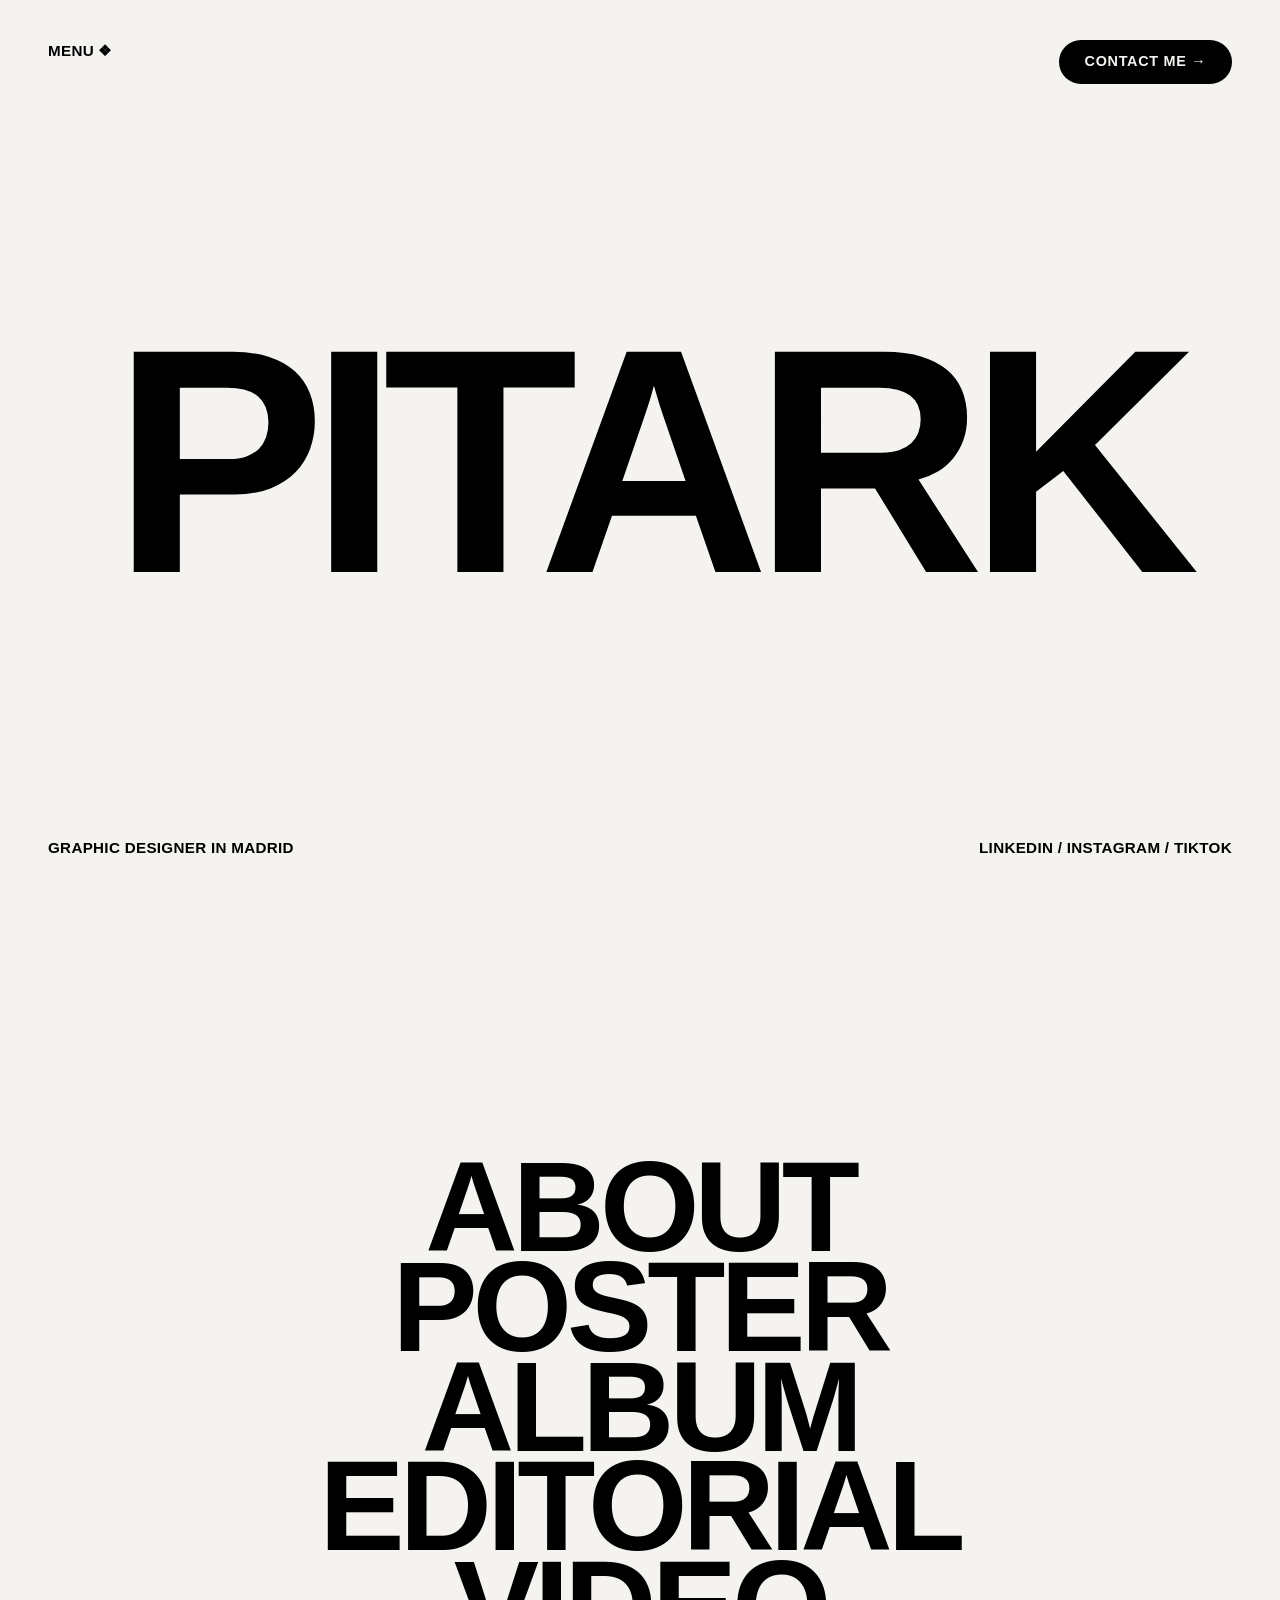
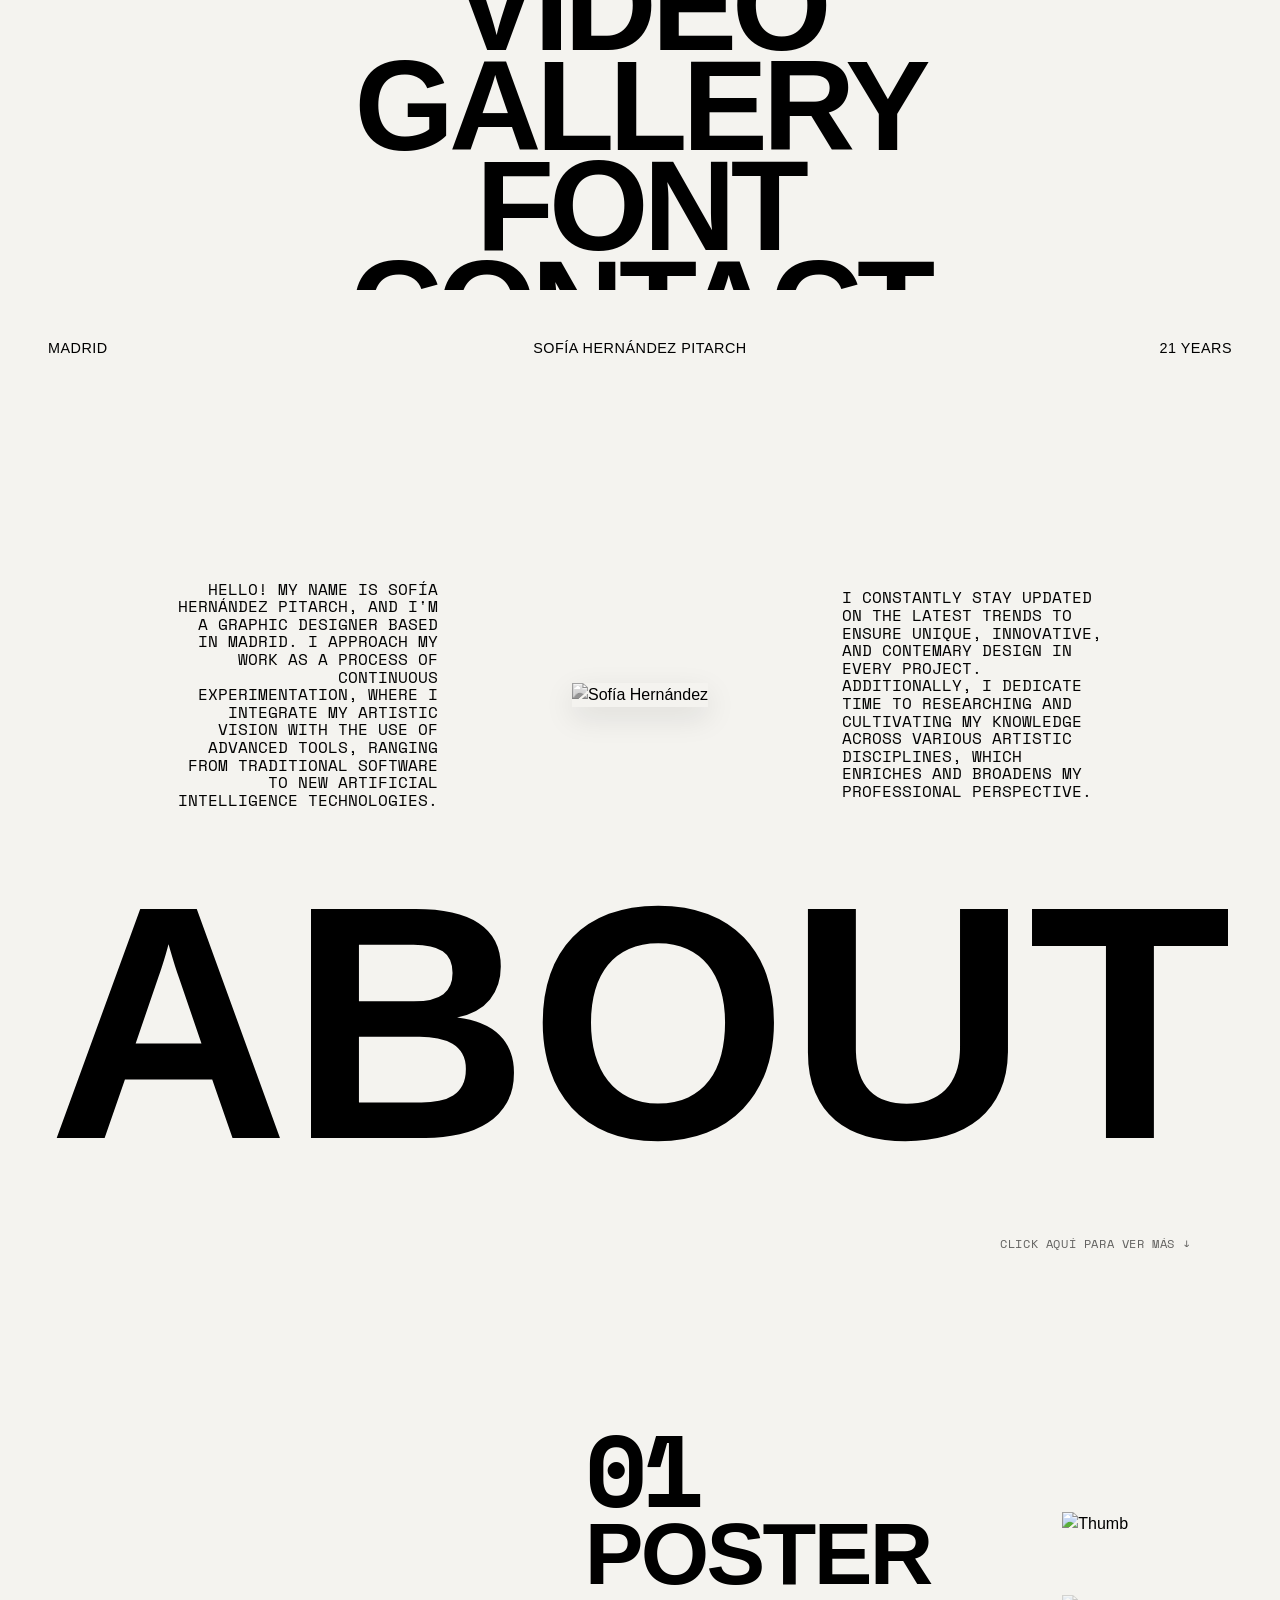
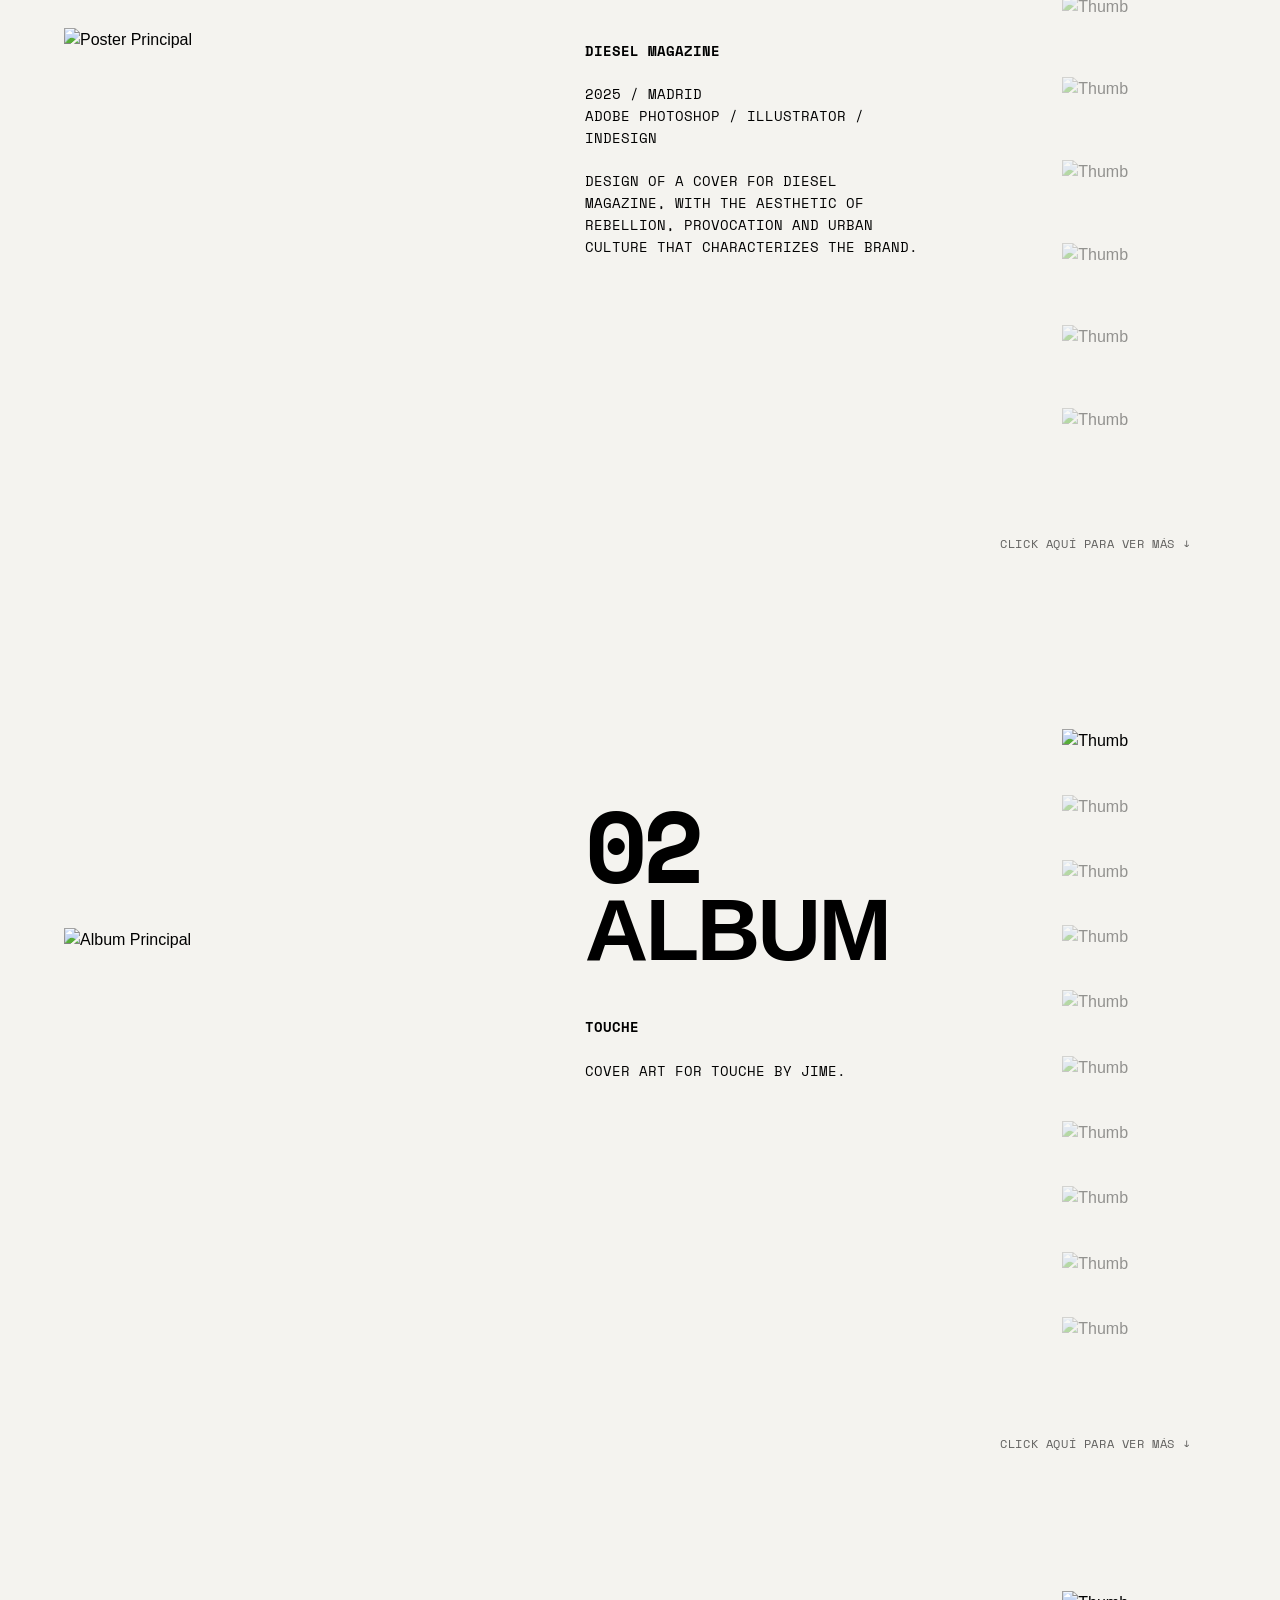
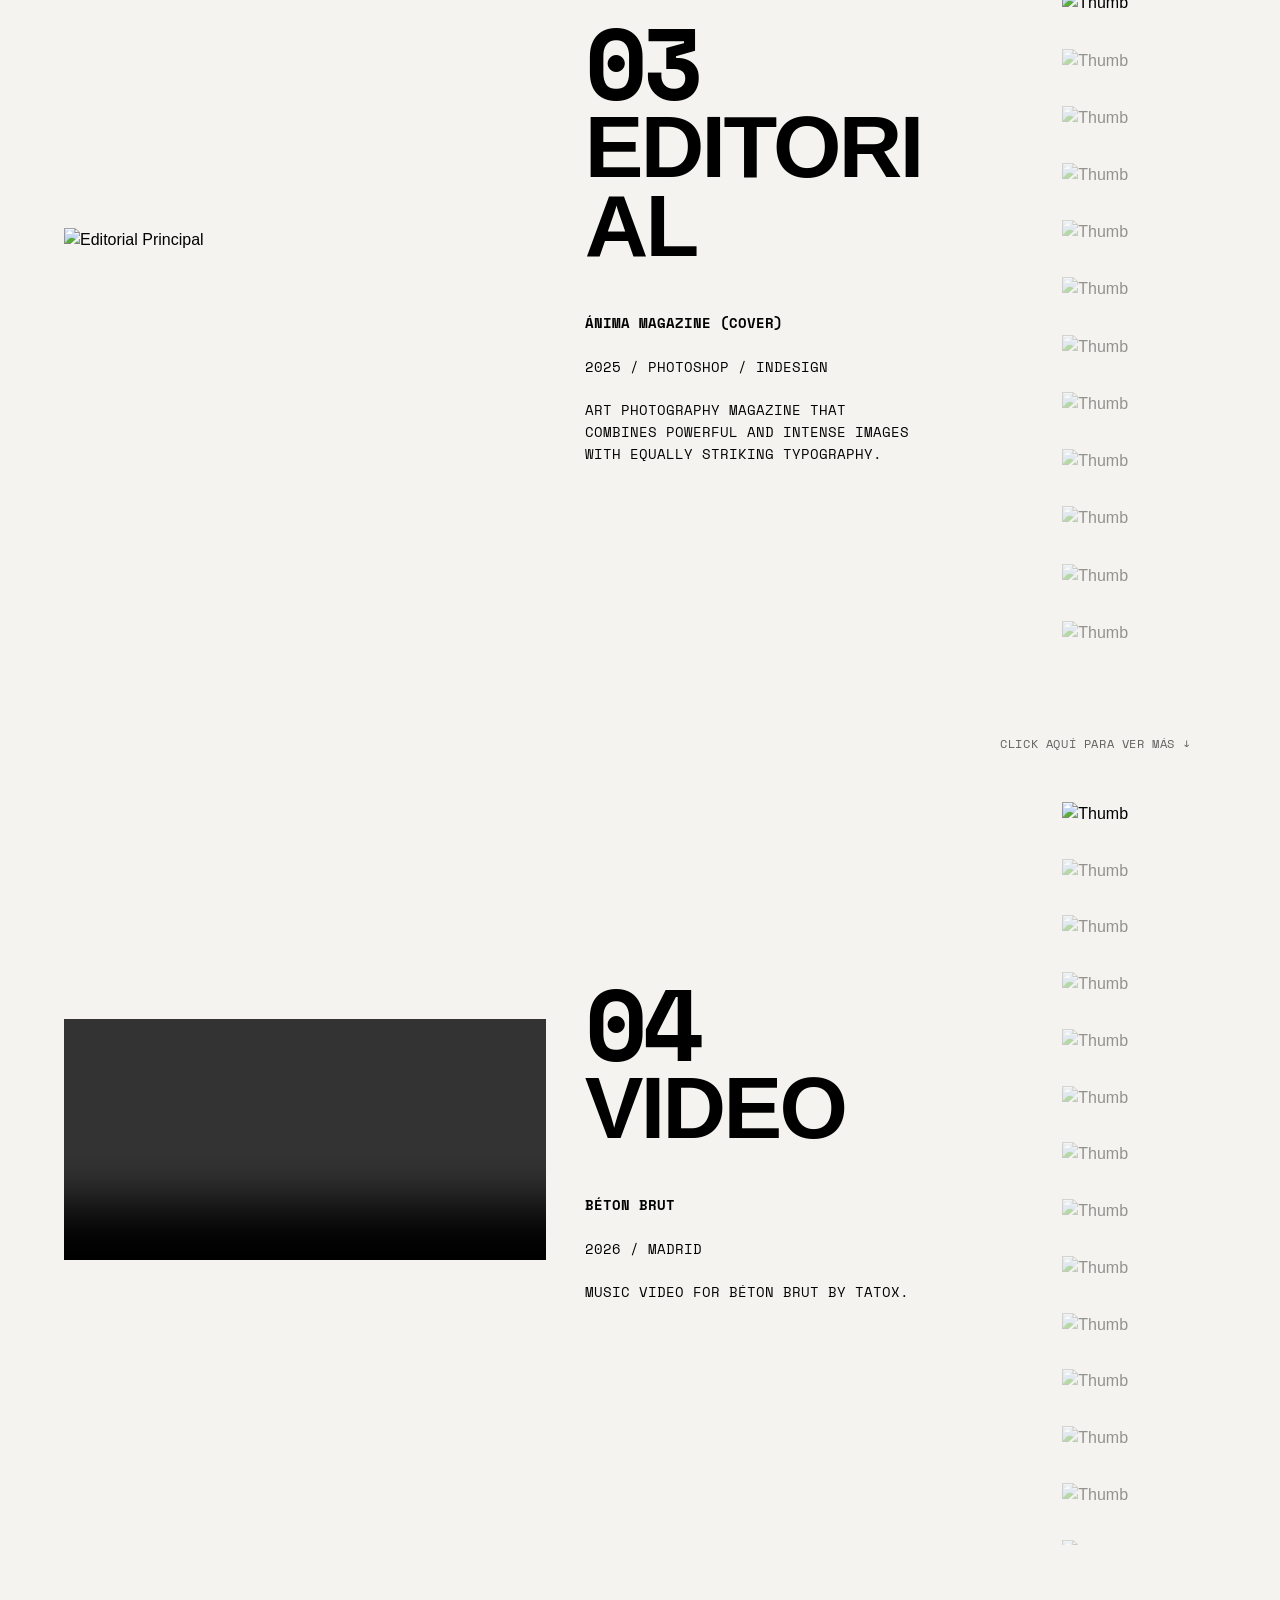
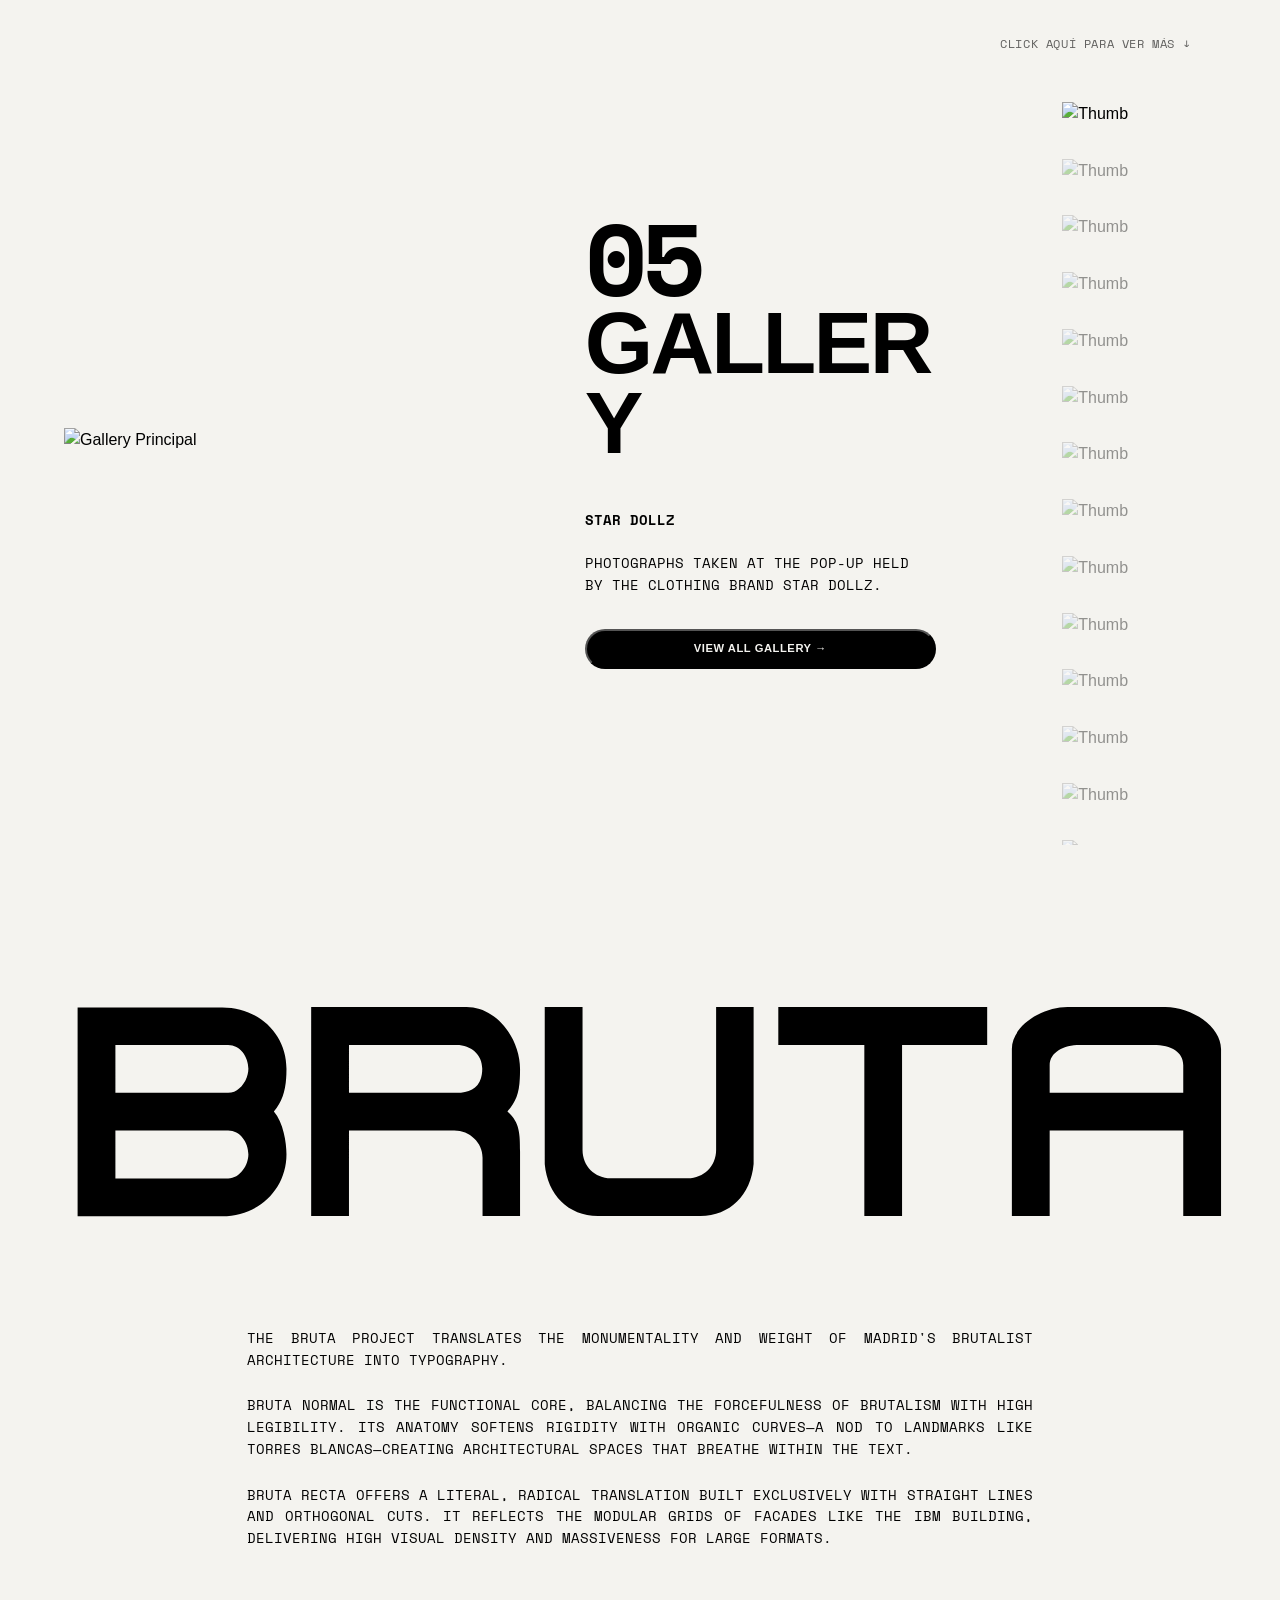
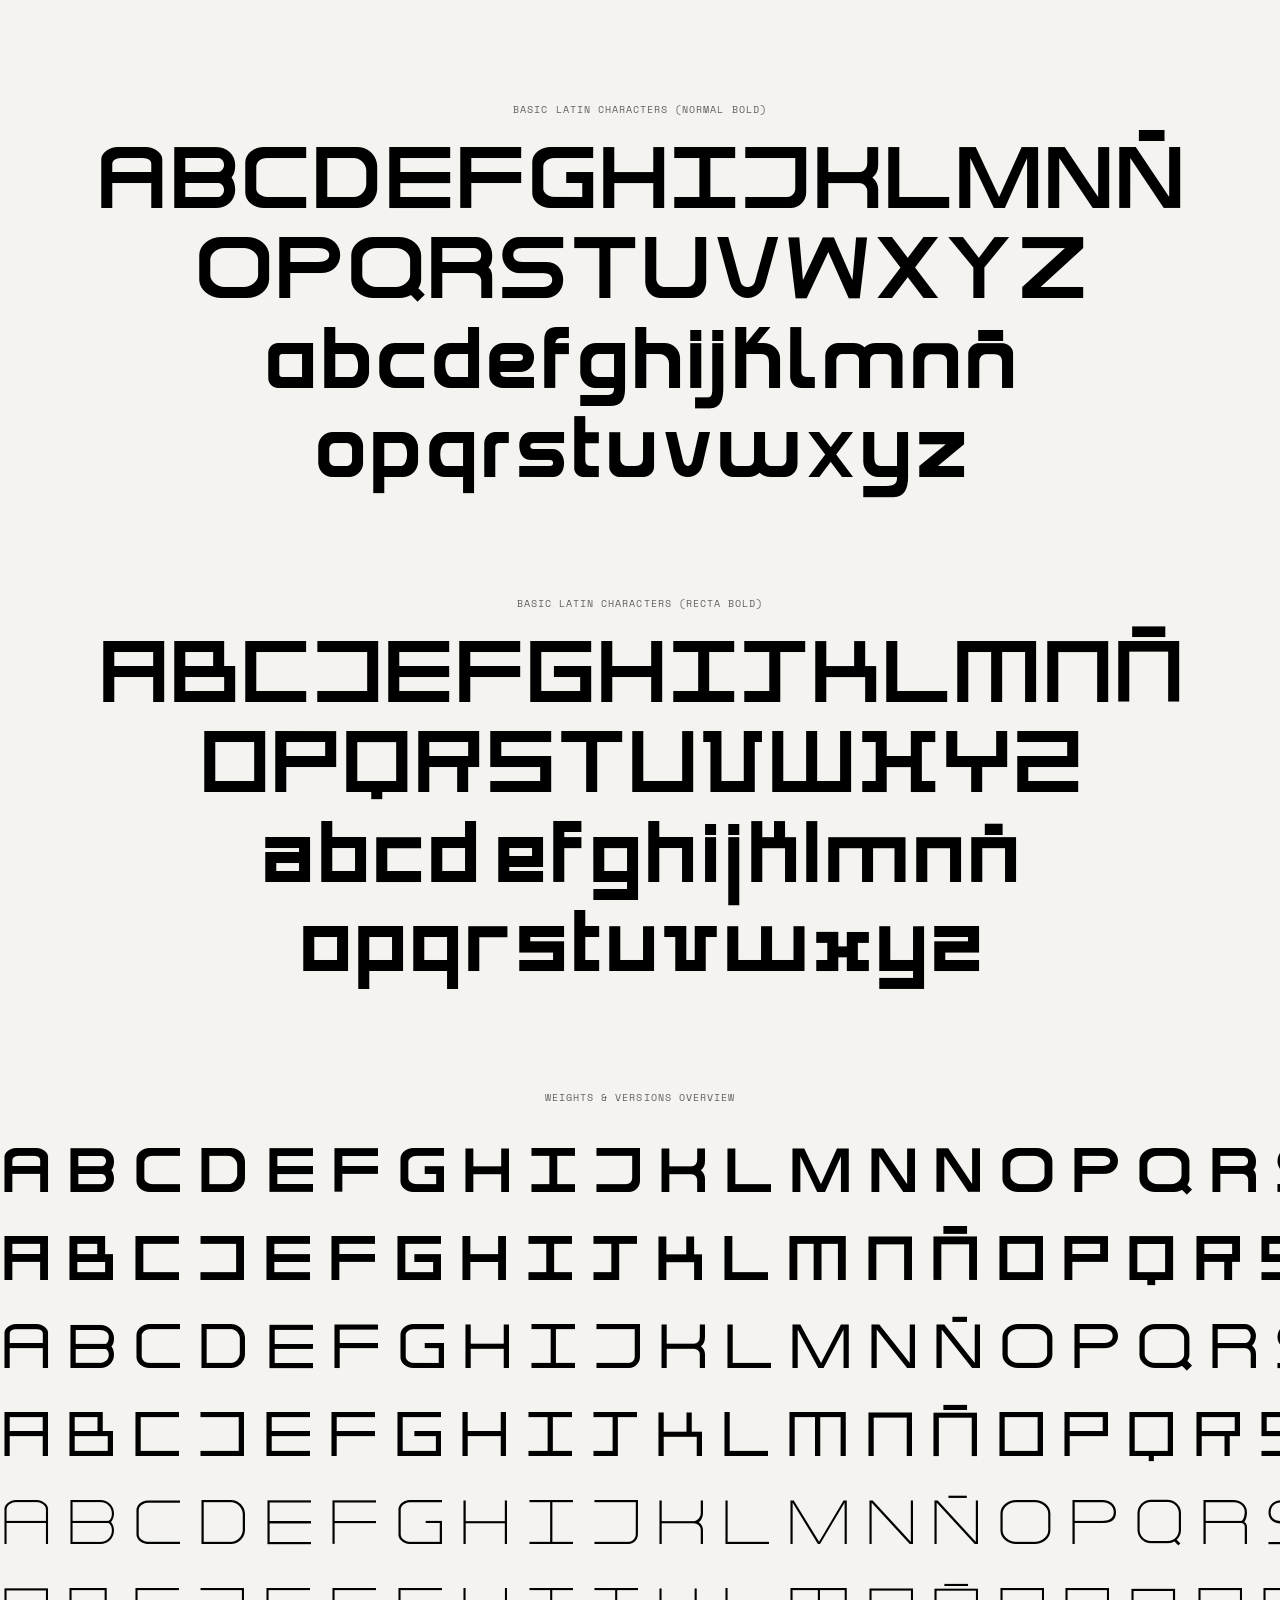
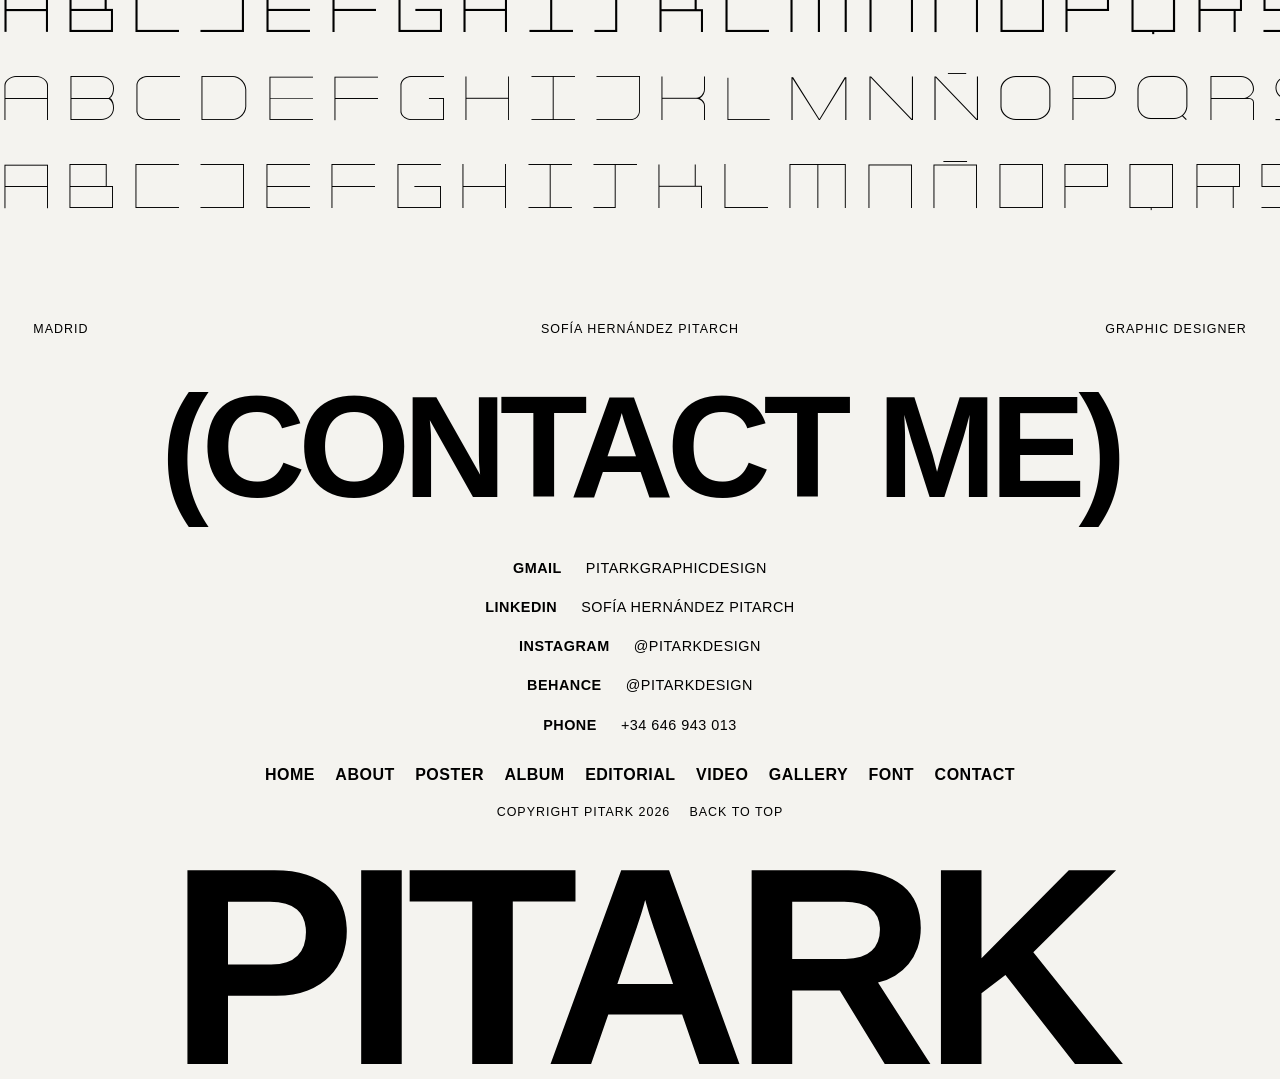
==== commit 6e36c4e1: "Añadir videos Madriz me mata, star dolls, tatox, sinners, chucho, portada Jime" ====
--- a/index.html
+++ b/index.html
@@ -269,7 +269,7 @@
           <div class="showcase-left">
             <img
               class="sc-main-media"
-              src="https://ik.imagekit.io/sofiahernandez/Portfolio/album02.png"
+              src="https://ik.imagekit.io/sofiahernandez/Portfolio/Portada%20Jime%20Touche%203.5.png"
               alt="Album Principal"
             />
           </div>
@@ -277,13 +277,26 @@
             <div class="sc-num">02</div>
             <h2 class="sc-title">ALBUM</h2>
             <div class="sc-desc">
-              <strong>CAPITANA DE LA CAPITAL</strong><br /><br />MADRID / 2025 / ADOBE PHOTOSHOP / ILLUSTRATOR<br /><br />COVER DESIGN FOR A RAP ALBUM IN WHICH STRONG VISUAL CONTRAST IS USED TO CONVEY A SENSE OF LEADERSHIP.
+              <strong>TOUCHE</strong><br /><br />COVER ART FOR TOUCHE BY JIME.
             </div>
           </div>
           <div class="showcase-right">
             <div class="click-hint">CLICK AQUÍ PARA VER MÁS &darr;</div>
+            <!-- NUEVO: TOUCHE (1ª) -->
             <button
               class="sc-thumb active"
+              data-type="img"
+              data-src="https://ik.imagekit.io/sofiahernandez/Portfolio/Portada%20Jime%20Touche%203.5.png"
+              data-desc="<strong>TOUCHE</strong><br><br>COVER ART FOR TOUCHE BY JIME."
+            >
+              <img
+                src="https://ik.imagekit.io/sofiahernandez/Portfolio/Portada%20Jime%20Touche%203.5.png"
+                alt="Thumb"
+              />
+            </button>
+
+            <button
+              class="sc-thumb"
               data-type="img"
               data-src="https://ik.imagekit.io/sofiahernandez/Portfolio/album02.png"
               data-desc="<strong>CAPITANA DE LA CAPITAL</strong><br><br>MADRID / 2025 / ADOBE PHOTOSHOP / ILLUSTRATOR<br><br>COVER DESIGN FOR A RAP ALBUM IN WHICH STRONG VISUAL CONTRAST IS USED TO CONVEY A SENSE OF LEADERSHIP."
@@ -306,6 +319,19 @@
               />
             </button>
 
+            <!-- NUEVO: CAXITO (4ª) -->
+            <button
+              class="sc-thumb"
+              data-type="img"
+              data-src="https://ik.imagekit.io/sofiahernandez/Portfolio/Portada%20CAXITO.png"
+              data-desc="<strong>CAXITO</strong><br><br>COVER ART FOR CAXITO BY EL VIRTUAL AND MINA MIA."
+            >
+              <img
+                src="https://ik.imagekit.io/sofiahernandez/Portfolio/Portada%20CAXITO.png"
+                alt="Thumb"
+              />
+            </button>
+
             <button
               class="sc-thumb"
               data-type="img"
@@ -362,6 +388,19 @@
             >
               <img
                 src="https://ik.imagekit.io/sofiahernandez/Portfolio/Portada%20Lokos%202.png"
+                alt="Thumb"
+              />
+            </button>
+
+            <!-- NUEVO: ORFANATO (última) -->
+            <button
+              class="sc-thumb"
+              data-type="img"
+              data-src="https://ik.imagekit.io/sofiahernandez/Portfolio/Portada%20Orfanato_Calles%206.png"
+              data-desc="<strong>ORFANATO</strong><br><br>COVER ART FOR ORFANATO BY CALLES."
+            >
+              <img
+                src="https://ik.imagekit.io/sofiahernandez/Portfolio/Portada%20Orfanato_Calles%206.png"
                 alt="Thumb"
               />
             </button>
@@ -532,22 +571,46 @@
               controls
               loop
               playsinline
-              src="https://ik.imagekit.io/sofiahernandez/Portfolio/Spot%20Edificios.mp4?updatedAt=1779963634950"
+              src="https://ik.imagekit.io/sofiahernandez/Portfolio/Videoclip%20Final_Tatox_color%20editado%20(1).mp4"
             ></video>
           </div>
           <div class="showcase-center">
             <div class="sc-num">04</div>
             <h2 class="sc-title">VIDEO</h2>
             <div class="sc-desc">
-              <strong>SPOT BRUTA</strong><br /><br />2026 / AFTER EFFECTS / PREMIERE<br /><br />Advertising spot for Bruta,
-              my final degree project featuring a typography and photobook based
-              on Madrid's brutalist architecture.
+              <strong>BÉTON BRUT</strong><br /><br />2026 / MADRID<br /><br />Music video for Béton Brut by Tatox.
             </div>
           </div>
           <div class="showcase-right">
             <div class="click-hint">CLICK AQUÍ PARA VER MÁS &darr;</div>
+            <!-- NUEVO: BÉTON BRUT (1º) -->
             <button
               class="sc-thumb active"
+              data-type="vid"
+              data-src="https://ik.imagekit.io/sofiahernandez/Portfolio/Videoclip%20Final_Tatox_color%20editado%20(1).mp4"
+              data-desc="<strong>BÉTON BRUT</strong><br><br>2026 / MADRID<br><br>Music video for Béton Brut by Tatox."
+            >
+              <img
+                src="https://ik.imagekit.io/sofiahernandez/Portfolio/Videoclip%20Final_Tatox_color%20editado%20(1).mp4/ik-thumbnail.jpg?tr=so-3"
+                alt="Thumb"
+              />
+            </button>
+
+            <!-- NUEVO: ALITA DE MOSCA (2º) -->
+            <button
+              class="sc-thumb"
+              data-type="vid"
+              data-src="https://ik.imagekit.io/sofiahernandez/Portfolio/Video%20Alita%20de%20Mosca-Calles%20color%20bueno.mp4"
+              data-desc="<strong>ALITA DE MOSCA</strong><br><br>2026 / MADRID<br><br>Video for Alita de Mosca by Calles."
+            >
+              <img
+                src="https://ik.imagekit.io/sofiahernandez/Portfolio/Video%20Alita%20de%20Mosca-Calles%20color%20bueno.mp4/ik-thumbnail.jpg?tr=so-3"
+                alt="Thumb"
+              />
+            </button>
+
+            <button
+              class="sc-thumb"
               data-type="vid"
               data-src="https://ik.imagekit.io/sofiahernandez/Portfolio/Spot%20Edificios.mp4?updatedAt=1779963634950"
               data-desc="<strong>SPOT BRUTA</strong><br><br>2026 / AFTER EFFECTS / PREMIERE<br><br>Advertising spot for Bruta, my final degree project featuring a typography and photobook based on Madrid's brutalist architecture."
@@ -650,6 +713,71 @@
             >
               <img
                 src="https://ik.imagekit.io/sofiahernandez/Portfolio/Portada%20Video%207%20V%C3%ADrgenes.png"
+                alt="Thumb"
+              />
+            </button>
+
+            <!-- NUEVO: REVISTAS EN SALA DE ESPERA -->
+            <button
+              class="sc-thumb"
+              data-type="vid"
+              data-src="https://ik.imagekit.io/sofiahernandez/Portfolio/VIDEOCLIP_REVISTAS%20SALA%20DE%20ESPERA_CHUCHO%20Y%20KARLOS%20KMG%20(1).mp4"
+              data-desc="<strong>REVISTAS EN SALA DE ESPERA</strong><br><br>2026 / MADRID<br><br>Music video for Revistas en Sala de Espera by Chucho and Karlos KMG."
+            >
+              <img
+                src="https://ik.imagekit.io/sofiahernandez/Portfolio/VIDEOCLIP_REVISTAS%20SALA%20DE%20ESPERA_CHUCHO%20Y%20KARLOS%20KMG%20(1).mp4/ik-thumbnail.jpg?tr=so-3"
+                alt="Thumb"
+              />
+            </button>
+
+            <!-- NUEVO: MADRIZ ME MATA SPOT 01 -->
+            <button
+              class="sc-thumb"
+              data-type="vid"
+              data-src="https://ik.imagekit.io/sofiahernandez/Portfolio/Spot%20Madriz%20Me%20Mata%201_color%20corregido.mp4"
+              data-desc="<strong>MADRIZ ME MATA (SPOT 01)</strong><br><br>2026 / MADRID<br><br>Advertising spot for the brand Madriz Me Mata."
+            >
+              <img
+                src="https://ik.imagekit.io/sofiahernandez/Portfolio/Spot%20Madriz%20Me%20Mata%201_color%20corregido.mp4/ik-thumbnail.jpg?tr=so-3"
+                alt="Thumb"
+              />
+            </button>
+
+            <!-- NUEVO: MADRIZ ME MATA SPOT 02 (OJO: el link que me pasaste es el mismo que el del spot 01, cámbialo por el correcto) -->
+            <button
+              class="sc-thumb"
+              data-type="vid"
+              data-src="https://ik.imagekit.io/sofiahernandez/Portfolio/Spot%20Madriz%20Me%20Mata%201_color%20corregido.mp4"
+              data-desc="<strong>MADRIZ ME MATA (SPOT 02)</strong><br><br>2026 / MADRID<br><br>Advertising spot for the brand Madriz Me Mata."
+            >
+              <img
+                src="https://ik.imagekit.io/sofiahernandez/Portfolio/Spot%20Madriz%20Me%20Mata%201_color%20corregido.mp4/ik-thumbnail.jpg?tr=so-3"
+                alt="Thumb"
+              />
+            </button>
+
+            <!-- NUEVO: SINNERS X WRITTERS 01 -->
+            <button
+              class="sc-thumb"
+              data-type="vid"
+              data-src="https://ik.imagekit.io/sofiahernandez/Portfolio/Video%20Sinners%201.mp4"
+              data-desc="<strong>SINNERS X WRITTERS (01)</strong><br><br>2026 / MADRID<br><br>Video coverage of the Sinners x Writters event."
+            >
+              <img
+                src="https://ik.imagekit.io/sofiahernandez/Portfolio/Video%20Sinners%201.mp4/ik-thumbnail.jpg?tr=so-3"
+                alt="Thumb"
+              />
+            </button>
+
+            <!-- NUEVO: SINNERS X WRITTERS 02 -->
+            <button
+              class="sc-thumb"
+              data-type="vid"
+              data-src="https://ik.imagekit.io/sofiahernandez/Portfolio/WhatsApp%20Video%202026-11-05%20at%2001.02.30.mp4"
+              data-desc="<strong>SINNERS X WRITTERS (02)</strong><br><br>2026 / MADRID<br><br>Video coverage of the Sinners x Writters event."
+            >
+              <img
+                src="https://ik.imagekit.io/sofiahernandez/Portfolio/WhatsApp%20Video%202026-11-05%20at%2001.02.30.mp4/ik-thumbnail.jpg?tr=so-3"
                 alt="Thumb"
               />
             </button>
@@ -660,7 +788,7 @@
           <div class="showcase-left">
             <img
               class="sc-main-media"
-              src="https://ik.imagekit.io/sofiahernandez/Portfolio/antigua_embajada_dos.png?updatedAt=1788097037881"
+              src="https://ik.imagekit.io/sofiahernandez/Portfolio/IMG_8543.jpg"
               alt="Gallery Principal"
             />
           </div>
@@ -668,13 +796,84 @@
             <div class="sc-num">05</div>
             <h2 class="sc-title">GALLERY</h2>
             <div class="sc-desc" id="galleryDesc">
-              <strong>BRUTA</strong><br /><br />PHOTOGRAPHIC ARCHIVE OF MY BRUTA PROJECT, A TYPOGRAPHY AND PHOTOBOOK BASED ON MADRID'S BRUTALIST ARCHITECTURE.<br><br><em>Antigua Embajada Británica</em>
+              <strong>STAR DOLLZ</strong><br /><br />PHOTOGRAPHS TAKEN AT THE POP-UP HELD BY THE CLOTHING BRAND STAR DOLLZ.
             </div>
             <button id="viewAllGalleryBtn" class="pill-btn" style="margin-top: 2rem; font-size: 0.7rem; padding: 0.6rem 1.2rem;">VIEW ALL GALLERY &rarr;</button>
           </div>
           <div class="showcase-right">
             <div class="click-hint">CLICK AQUÍ PARA VER MÁS &darr;</div>
-            <button class="sc-thumb active" data-type="img" data-src="https://ik.imagekit.io/sofiahernandez/Portfolio/antigua_embajada_dos.png?updatedAt=1788097037881" data-desc="<strong>BRUTA</strong><br><br>PHOTOGRAPHIC ARCHIVE OF MY BRUTA PROJECT, A TYPOGRAPHY AND PHOTOBOOK BASED ON MADRID'S BRUTALIST ARCHITECTURE.<br><br><em>Antigua Embajada Británica</em>">
+
+            <!-- NUEVO: STAR DOLLZ (1er proyecto) -->
+            <button class="sc-thumb active" data-type="img" data-src="https://ik.imagekit.io/sofiahernandez/Portfolio/IMG_8543.jpg" data-desc="<strong>STAR DOLLZ</strong><br><br>PHOTOGRAPHS TAKEN AT THE POP-UP HELD BY THE CLOTHING BRAND STAR DOLLZ.">
+              <img src="https://ik.imagekit.io/sofiahernandez/Portfolio/IMG_8543.jpg" alt="Thumb"/>
+            </button>
+            <button class="sc-thumb" data-type="img" data-src="https://ik.imagekit.io/sofiahernandez/Portfolio/DSC_9308.jpg" data-desc="<strong>STAR DOLLZ</strong><br><br>PHOTOGRAPHS TAKEN AT THE POP-UP HELD BY THE CLOTHING BRAND STAR DOLLZ.">
+              <img src="https://ik.imagekit.io/sofiahernandez/Portfolio/DSC_9308.jpg" alt="Thumb"/>
+            </button>
+            <button class="sc-thumb" data-type="img" data-src="https://ik.imagekit.io/sofiahernandez/Portfolio/IMG_8511.jpg" data-desc="<strong>STAR DOLLZ</strong><br><br>PHOTOGRAPHS TAKEN AT THE POP-UP HELD BY THE CLOTHING BRAND STAR DOLLZ.">
+              <img src="https://ik.imagekit.io/sofiahernandez/Portfolio/IMG_8511.jpg" alt="Thumb"/>
+            </button>
+            <button class="sc-thumb" data-type="img" data-src="https://ik.imagekit.io/sofiahernandez/Portfolio/DSC_9306.jpg" data-desc="<strong>STAR DOLLZ</strong><br><br>PHOTOGRAPHS TAKEN AT THE POP-UP HELD BY THE CLOTHING BRAND STAR DOLLZ.">
+              <img src="https://ik.imagekit.io/sofiahernandez/Portfolio/DSC_9306.jpg" alt="Thumb"/>
+            </button>
+            <button class="sc-thumb" data-type="img" data-src="https://ik.imagekit.io/sofiahernandez/Portfolio/IMG_8482.jpg" data-desc="<strong>STAR DOLLZ</strong><br><br>PHOTOGRAPHS TAKEN AT THE POP-UP HELD BY THE CLOTHING BRAND STAR DOLLZ.">
+              <img src="https://ik.imagekit.io/sofiahernandez/Portfolio/IMG_8482.jpg" alt="Thumb"/>
+            </button>
+            <button class="sc-thumb" data-type="img" data-src="https://ik.imagekit.io/sofiahernandez/Portfolio/IMG_8513.jpg" data-desc="<strong>STAR DOLLZ</strong><br><br>PHOTOGRAPHS TAKEN AT THE POP-UP HELD BY THE CLOTHING BRAND STAR DOLLZ.">
+              <img src="https://ik.imagekit.io/sofiahernandez/Portfolio/IMG_8513.jpg" alt="Thumb"/>
+            </button>
+            <button class="sc-thumb" data-type="img" data-src="https://ik.imagekit.io/sofiahernandez/Portfolio/IMG_8497.jpg" data-desc="<strong>STAR DOLLZ</strong><br><br>PHOTOGRAPHS TAKEN AT THE POP-UP HELD BY THE CLOTHING BRAND STAR DOLLZ.">
+              <img src="https://ik.imagekit.io/sofiahernandez/Portfolio/IMG_8497.jpg" alt="Thumb"/>
+            </button>
+            <button class="sc-thumb" data-type="img" data-src="https://ik.imagekit.io/sofiahernandez/Portfolio/IMG_8526.jpg" data-desc="<strong>STAR DOLLZ</strong><br><br>PHOTOGRAPHS TAKEN AT THE POP-UP HELD BY THE CLOTHING BRAND STAR DOLLZ.">
+              <img src="https://ik.imagekit.io/sofiahernandez/Portfolio/IMG_8526.jpg" alt="Thumb"/>
+            </button>
+            <button class="sc-thumb" data-type="img" data-src="https://ik.imagekit.io/sofiahernandez/Portfolio/IMG_8532.jpg" data-desc="<strong>STAR DOLLZ</strong><br><br>PHOTOGRAPHS TAKEN AT THE POP-UP HELD BY THE CLOTHING BRAND STAR DOLLZ.">
+              <img src="https://ik.imagekit.io/sofiahernandez/Portfolio/IMG_8532.jpg" alt="Thumb"/>
+            </button>
+            <button class="sc-thumb" data-type="img" data-src="https://ik.imagekit.io/sofiahernandez/Portfolio/IMG_8538.jpg" data-desc="<strong>STAR DOLLZ</strong><br><br>PHOTOGRAPHS TAKEN AT THE POP-UP HELD BY THE CLOTHING BRAND STAR DOLLZ.">
+              <img src="https://ik.imagekit.io/sofiahernandez/Portfolio/IMG_8538.jpg" alt="Thumb"/>
+            </button>
+            <button class="sc-thumb" data-type="img" data-src="https://ik.imagekit.io/sofiahernandez/Portfolio/IMG_8519.jpg" data-desc="<strong>STAR DOLLZ</strong><br><br>PHOTOGRAPHS TAKEN AT THE POP-UP HELD BY THE CLOTHING BRAND STAR DOLLZ.">
+              <img src="https://ik.imagekit.io/sofiahernandez/Portfolio/IMG_8519.jpg" alt="Thumb"/>
+            </button>
+            <button class="sc-thumb" data-type="img" data-src="https://ik.imagekit.io/sofiahernandez/Portfolio/IMG_8523.jpg" data-desc="<strong>STAR DOLLZ</strong><br><br>PHOTOGRAPHS TAKEN AT THE POP-UP HELD BY THE CLOTHING BRAND STAR DOLLZ.">
+              <img src="https://ik.imagekit.io/sofiahernandez/Portfolio/IMG_8523.jpg" alt="Thumb"/>
+            </button>
+            <button class="sc-thumb" data-type="img" data-src="https://ik.imagekit.io/sofiahernandez/Portfolio/IMG_8454.jpg" data-desc="<strong>STAR DOLLZ</strong><br><br>PHOTOGRAPHS TAKEN AT THE POP-UP HELD BY THE CLOTHING BRAND STAR DOLLZ.">
+              <img src="https://ik.imagekit.io/sofiahernandez/Portfolio/IMG_8454.jpg" alt="Thumb"/>
+            </button>
+            <button class="sc-thumb" data-type="img" data-src="https://ik.imagekit.io/sofiahernandez/Portfolio/IMG_8460.jpg" data-desc="<strong>STAR DOLLZ</strong><br><br>PHOTOGRAPHS TAKEN AT THE POP-UP HELD BY THE CLOTHING BRAND STAR DOLLZ.">
+              <img src="https://ik.imagekit.io/sofiahernandez/Portfolio/IMG_8460.jpg" alt="Thumb"/>
+            </button>
+            <button class="sc-thumb" data-type="img" data-src="https://ik.imagekit.io/sofiahernandez/Portfolio/IMG_8466.jpg" data-desc="<strong>STAR DOLLZ</strong><br><br>PHOTOGRAPHS TAKEN AT THE POP-UP HELD BY THE CLOTHING BRAND STAR DOLLZ.">
+              <img src="https://ik.imagekit.io/sofiahernandez/Portfolio/IMG_8466.jpg" alt="Thumb"/>
+            </button>
+            <button class="sc-thumb" data-type="img" data-src="https://ik.imagekit.io/sofiahernandez/Portfolio/IMG_8412.jpg" data-desc="<strong>STAR DOLLZ</strong><br><br>PHOTOGRAPHS TAKEN AT THE POP-UP HELD BY THE CLOTHING BRAND STAR DOLLZ.">
+              <img src="https://ik.imagekit.io/sofiahernandez/Portfolio/IMG_8412.jpg" alt="Thumb"/>
+            </button>
+            <button class="sc-thumb" data-type="img" data-src="https://ik.imagekit.io/sofiahernandez/Portfolio/IMG_8413.jpg" data-desc="<strong>STAR DOLLZ</strong><br><br>PHOTOGRAPHS TAKEN AT THE POP-UP HELD BY THE CLOTHING BRAND STAR DOLLZ.">
+              <img src="https://ik.imagekit.io/sofiahernandez/Portfolio/IMG_8413.jpg" alt="Thumb"/>
+            </button>
+
+            <!-- NUEVO: MADRIZ ME MATA (2º proyecto) -->
+            <button class="sc-thumb" data-type="img" data-src="https://ik.imagekit.io/sofiahernandez/Portfolio/IMG_3370.JPG" data-desc="<strong>MADRIZ ME MATA</strong><br><br>PHOTOGRAPHS OF A MODEL TAKEN DURING THE SHOOTING OF THE MADRIZ ME MATA ADVERTISING SPOTS.">
+              <img src="https://ik.imagekit.io/sofiahernandez/Portfolio/IMG_3370.JPG" alt="Thumb"/>
+            </button>
+            <button class="sc-thumb" data-type="img" data-src="https://ik.imagekit.io/sofiahernandez/Portfolio/IMG_3368.JPG" data-desc="<strong>MADRIZ ME MATA</strong><br><br>PHOTOGRAPHS OF A MODEL TAKEN DURING THE SHOOTING OF THE MADRIZ ME MATA ADVERTISING SPOTS.">
+              <img src="https://ik.imagekit.io/sofiahernandez/Portfolio/IMG_3368.JPG" alt="Thumb"/>
+            </button>
+            <button class="sc-thumb" data-type="img" data-src="https://ik.imagekit.io/sofiahernandez/Portfolio/IMG_3365.JPG" data-desc="<strong>MADRIZ ME MATA</strong><br><br>PHOTOGRAPHS OF A MODEL TAKEN DURING THE SHOOTING OF THE MADRIZ ME MATA ADVERTISING SPOTS.">
+              <img src="https://ik.imagekit.io/sofiahernandez/Portfolio/IMG_3365.JPG" alt="Thumb"/>
+            </button>
+            <button class="sc-thumb" data-type="img" data-src="https://ik.imagekit.io/sofiahernandez/Portfolio/IMG_3372.JPG" data-desc="<strong>MADRIZ ME MATA</strong><br><br>PHOTOGRAPHS OF A MODEL TAKEN DURING THE SHOOTING OF THE MADRIZ ME MATA ADVERTISING SPOTS.">
+              <img src="https://ik.imagekit.io/sofiahernandez/Portfolio/IMG_3372.JPG" alt="Thumb"/>
+            </button>
+            <button class="sc-thumb" data-type="img" data-src="https://ik.imagekit.io/sofiahernandez/Portfolio/IMG_3366.JPG" data-desc="<strong>MADRIZ ME MATA</strong><br><br>PHOTOGRAPHS OF A MODEL TAKEN DURING THE SHOOTING OF THE MADRIZ ME MATA ADVERTISING SPOTS.">
+              <img src="https://ik.imagekit.io/sofiahernandez/Portfolio/IMG_3366.JPG" alt="Thumb"/>
+            </button>
+
+            <button class="sc-thumb" data-type="img" data-src="https://ik.imagekit.io/sofiahernandez/Portfolio/antigua_embajada_dos.png?updatedAt=1788097037881" data-desc="<strong>BRUTA</strong><br><br>PHOTOGRAPHIC ARCHIVE OF MY BRUTA PROJECT, A TYPOGRAPHY AND PHOTOBOOK BASED ON MADRID'S BRUTALIST ARCHITECTURE.<br><br><em>Antigua Embajada Británica</em>">
               <img src="https://ik.imagekit.io/sofiahernandez/Portfolio/antigua_embajada_dos.png?updatedAt=1788097037881" alt="Thumb"/>
             </button>
             <button class="sc-thumb" data-type="img" data-src="https://ik.imagekit.io/sofiahernandez/Portfolio/viviendas_monte_esquinza.png?updatedAt=1788097007366" data-desc="<strong>BRUTA</strong><br><br>PHOTOGRAPHIC ARCHIVE OF MY BRUTA PROJECT, A TYPOGRAPHY AND PHOTOBOOK BASED ON MADRID'S BRUTALIST ARCHITECTURE.<br><br><em>Viviendas Monte Esquinza</em>">
@@ -1249,6 +1448,32 @@
     <div id="galleryOverlay" class="gallery-overlay">
       <button id="closeGalleryBtn" class="close-gallery">&times; CLOSE</button>
       <div class="masonry-grid">
+        <!-- NUEVO: STAR DOLLZ -->
+        <div class="masonry-item"><img src="https://ik.imagekit.io/sofiahernandez/Portfolio/IMG_8543.jpg" alt="Gallery"></div>
+        <div class="masonry-item"><img src="https://ik.imagekit.io/sofiahernandez/Portfolio/DSC_9308.jpg" alt="Gallery"></div>
+        <div class="masonry-item"><img src="https://ik.imagekit.io/sofiahernandez/Portfolio/IMG_8511.jpg" alt="Gallery"></div>
+        <div class="masonry-item"><img src="https://ik.imagekit.io/sofiahernandez/Portfolio/DSC_9306.jpg" alt="Gallery"></div>
+        <div class="masonry-item"><img src="https://ik.imagekit.io/sofiahernandez/Portfolio/IMG_8482.jpg" alt="Gallery"></div>
+        <div class="masonry-item"><img src="https://ik.imagekit.io/sofiahernandez/Portfolio/IMG_8513.jpg" alt="Gallery"></div>
+        <div class="masonry-item"><img src="https://ik.imagekit.io/sofiahernandez/Portfolio/IMG_8497.jpg" alt="Gallery"></div>
+        <div class="masonry-item"><img src="https://ik.imagekit.io/sofiahernandez/Portfolio/IMG_8526.jpg" alt="Gallery"></div>
+        <div class="masonry-item"><img src="https://ik.imagekit.io/sofiahernandez/Portfolio/IMG_8532.jpg" alt="Gallery"></div>
+        <div class="masonry-item"><img src="https://ik.imagekit.io/sofiahernandez/Portfolio/IMG_8538.jpg" alt="Gallery"></div>
+        <div class="masonry-item"><img src="https://ik.imagekit.io/sofiahernandez/Portfolio/IMG_8519.jpg" alt="Gallery"></div>
+        <div class="masonry-item"><img src="https://ik.imagekit.io/sofiahernandez/Portfolio/IMG_8523.jpg" alt="Gallery"></div>
+        <div class="masonry-item"><img src="https://ik.imagekit.io/sofiahernandez/Portfolio/IMG_8454.jpg" alt="Gallery"></div>
+        <div class="masonry-item"><img src="https://ik.imagekit.io/sofiahernandez/Portfolio/IMG_8460.jpg" alt="Gallery"></div>
+        <div class="masonry-item"><img src="https://ik.imagekit.io/sofiahernandez/Portfolio/IMG_8466.jpg" alt="Gallery"></div>
+        <div class="masonry-item"><img src="https://ik.imagekit.io/sofiahernandez/Portfolio/IMG_8412.jpg" alt="Gallery"></div>
+        <div class="masonry-item"><img src="https://ik.imagekit.io/sofiahernandez/Portfolio/IMG_8413.jpg" alt="Gallery"></div>
+
+        <!-- NUEVO: MADRIZ ME MATA -->
+        <div class="masonry-item"><img src="https://ik.imagekit.io/sofiahernandez/Portfolio/IMG_3370.JPG" alt="Gallery"></div>
+        <div class="masonry-item"><img src="https://ik.imagekit.io/sofiahernandez/Portfolio/IMG_3368.JPG" alt="Gallery"></div>
+        <div class="masonry-item"><img src="https://ik.imagekit.io/sofiahernandez/Portfolio/IMG_3365.JPG" alt="Gallery"></div>
+        <div class="masonry-item"><img src="https://ik.imagekit.io/sofiahernandez/Portfolio/IMG_3372.JPG" alt="Gallery"></div>
+        <div class="masonry-item"><img src="https://ik.imagekit.io/sofiahernandez/Portfolio/IMG_3366.JPG" alt="Gallery"></div>
+
         <div class="masonry-item"><img src="https://ik.imagekit.io/sofiahernandez/Portfolio/antigua_embajada_dos.png?updatedAt=1788097037881" alt="Gallery"></div>
         <div class="masonry-item"><img src="https://ik.imagekit.io/sofiahernandez/Portfolio/viviendas_monte_esquinza.png?updatedAt=1788097007366" alt="Gallery"></div>
         <div class="masonry-item"><img src="https://ik.imagekit.io/sofiahernandez/Portfolio/sagrados_corazones_uno.png?updatedAt=1788096819568" alt="Gallery"></div>
